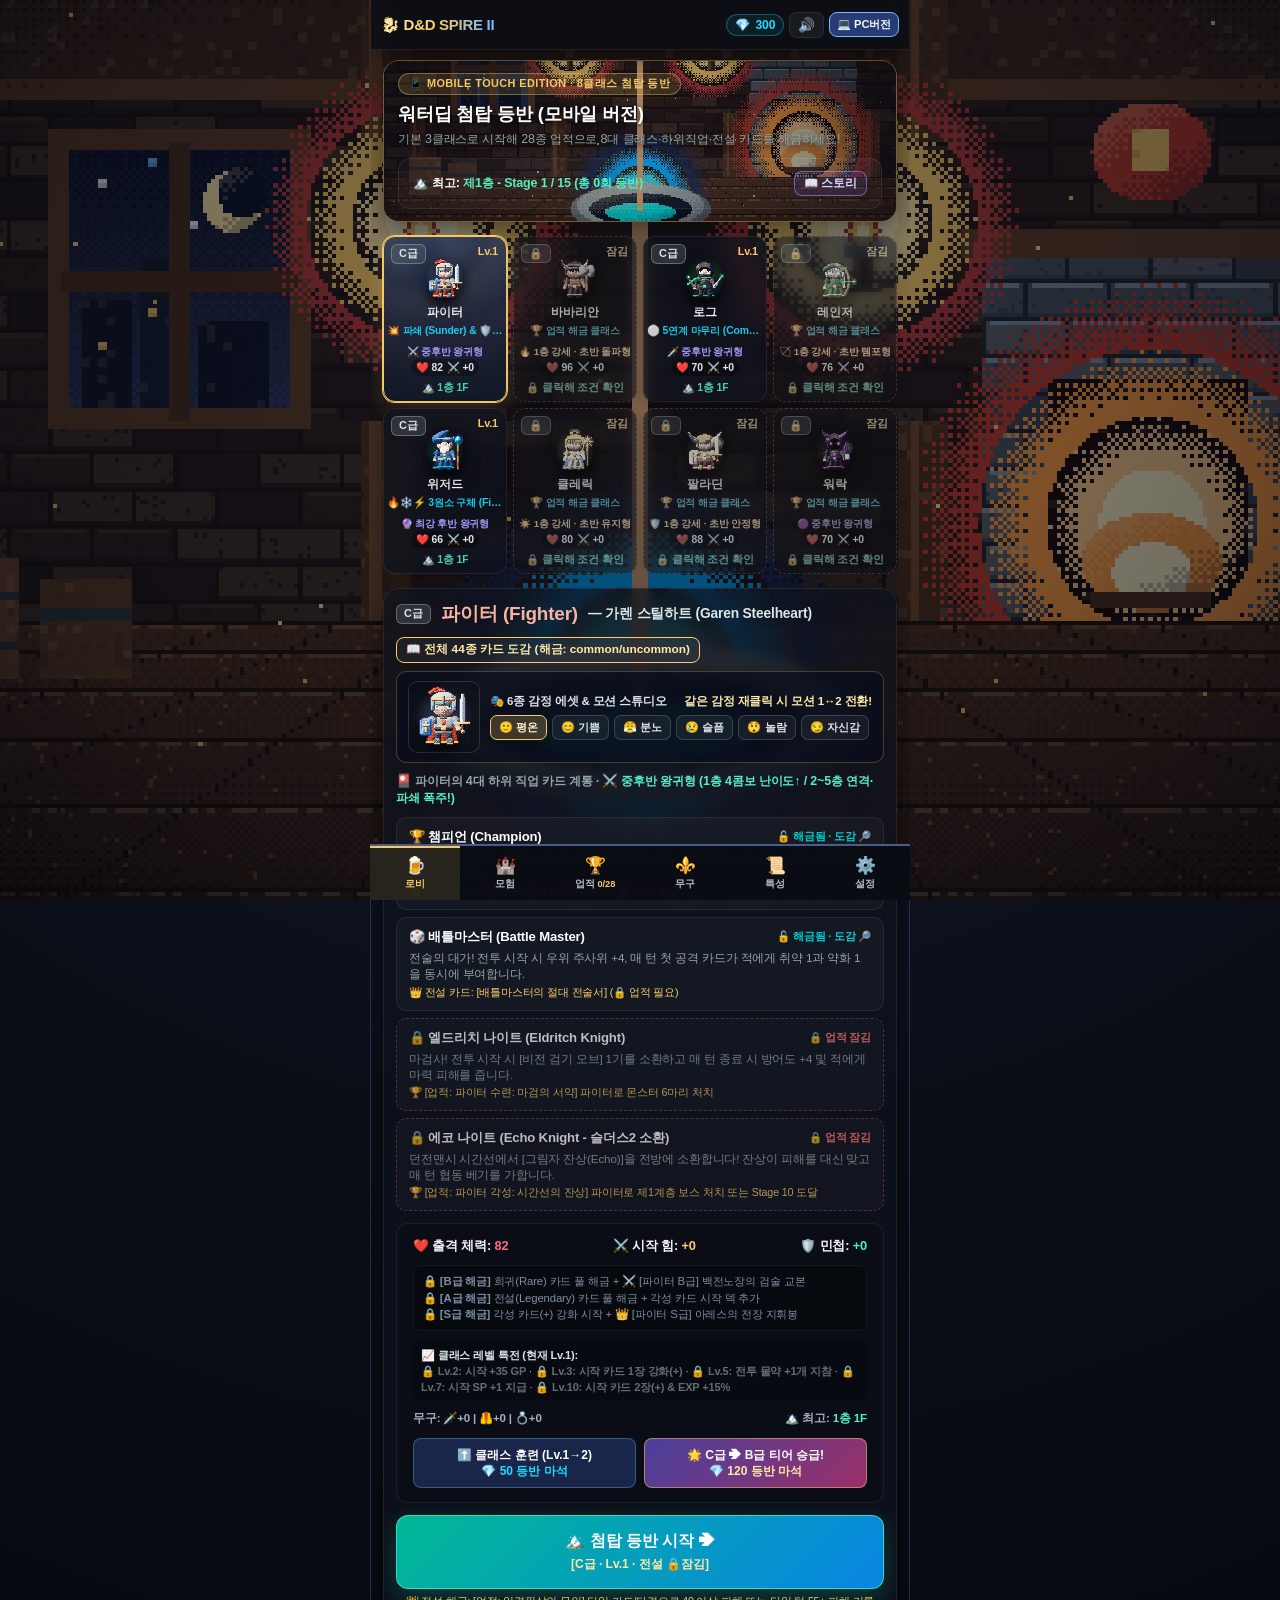
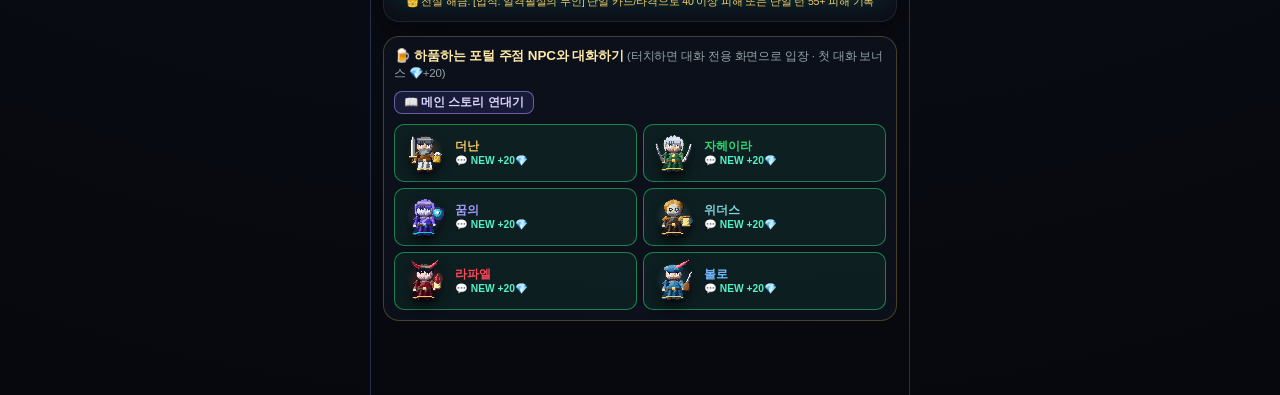
==== mobile.html @ 9ce925e0 "Add 6-emotion 80x80 Hi-Bit pixel assets (84 unique) & 30 varied motions (2-3 per situation) across S" ====
<!DOCTYPE html>
<html lang="ko">

<head>
  <meta charset="UTF-8" />
  <meta name="viewport" content="width=device-width, initial-scale=1.0, maximum-scale=1.0, user-scalable=no, viewport-fit=cover" />
  <meta name="mobile-web-app-capable" content="yes" />
  <meta name="apple-mobile-web-app-capable" content="yes" />
  <meta name="apple-mobile-web-app-status-bar-style" content="black-translucent" />
  <meta name="apple-mobile-web-app-title" content="D&D SPIRE II" />
  <meta name="theme-color" content="#0b0d14" />
  <link rel="manifest" href="manifest-mobile.webmanifest" />
  <link rel="icon" type="image/png" sizes="192x192" href="icons/icon-192.png" />
  <link rel="apple-touch-icon" sizes="180x180" href="icons/apple-touch-icon.png" />
  <title>D&D 5E SPIRE II [MOBILE EDITION]</title>
  <link rel="stylesheet" href="style.css?v=14" />
  <link rel="stylesheet" href="mobile.css?v=14" />
</head>

<body class="mobile-edition">
  <!-- DYNAMIC PIXEL-ART WORLD BACKDROP (Lobby Tavern / 20 Boss-Themed Spire Domains) -->
  <div id="pixel-bg-layer" class="pixel-bg-layer" aria-hidden="true">
    <img id="pixel-bg-img" class="pixel-bg-img" alt="" />
  </div>

  <!-- COMPACT MOBILE TOP HUD -->
  <header id="top-bar" class="top-bar">
    <div class="brand-box" onclick="Game.showHub()">
      <span class="brand-logo">🐉 D&D SPIRE II</span>
      <span class="brand-sub">📱 MOBILE</span>
    </div>

    <div class="global-actions">
      <div class="stat-pill gem-pill" title="보유 마석">
        💎 <span id="hud-gems">1200</span>
      </div>
      <button class="hud-btn btn-pwa-install hidden" onclick="PwaInstaller.install()" title="홈 화면에 앱 설치">
        📲 앱 설치
      </button>
      <button class="hud-btn btn-sfx-toggle" onclick="Game.toggleSound()" title="효과음 켜기/끄기">
        🔊
      </button>
      <a href="index.html?force=pc" class="hud-btn pc-switch-btn" title="PC 와이드 버전으로 전환">
        💻 PC버전
      </a>
    </div>
  </header>

  <!-- MOBILE IN-RUN STATUS STRIP (Sticky below top-bar during dungeon run) -->
  <div id="run-status-bar" class="run-status-bar mobile-run-strip hidden">
    <div class="stat-pill hp-pill">❤️ <span id="hud-hp">80/80</span></div>
    <div class="stat-pill lv-pill" onclick="Game.openRunStatModal()">
      ⭐Lv.<span id="hud-run-lv">1</span> (<span id="hud-run-exp">0/100</span>)
      <span id="hud-sp-badge" class="sp-alert-badge hidden">SP+<span id="hud-run-sp">0</span></span>
    </div>
    <div class="stat-pill gold-pill">🪙 <span id="hud-gold">99</span></div>
    <div class="stat-pill floor-pill">🏰 <span id="hud-floor">1-1/15</span></div>
    <button id="btn-view-deck" class="hud-btn hidden" onclick="Game.openDeckModal('all')">
      🎴덱(<span id="hud-deck-count">10</span>)
    </button>
    <div id="hud-relics" class="hud-relics"></div>
    <div id="hud-potions" class="hud-potions"></div>
  </div>

  <!-- MAIN SCREEN CONTAINER -->
  <main id="app-container">

    <!-- 1. MOBILE HUB SCREEN -->
    <section id="screen-hub" class="screen active">
      <div class="hub-hero">
        <img id="lobby-bg-img" class="scene-banner-img" alt="" aria-hidden="true" />
        <div class="hub-header-text">
          <span class="badge-tag">📱 MOBILE TOUCH EDITION · 8클래스 첨탑 등반</span>
          <h1>워터딥 첨탑 등반 (모바일 버전)</h1>
          <p>기본 3클래스로 시작해 28종 업적으로 8대 클래스·하위직업·전설 카드를 해금하세요!</p>
        </div>
        <div class="mech-box" style="text-align:center; display:flex; align-items:center; justify-content:space-between; gap:8px;">
          <h4 style="margin:0; font-size:0.78rem;">🏔️ 최고: <span id="hub-best-record" style="color:#55efc4;">제1층 - Stage 1/15</span></h4>
          <button class="hud-btn btn-story-hud" style="padding:4px 9px; font-size:0.72rem;" onclick="Game.openStoryChronicleModal()">📖 스토리</button>
        </div>
      </div>

      <!-- Continue Saved Run Banner -->
      <div id="continue-run-banner" class="continue-run-banner hidden"></div>

      <!-- 8 Classes (2x4 Mobile Touch Grid) -->
      <div id="hub-char-grid" class="hub-char-grid"></div>

      <!-- Selected Class Subclass Picker + Growth + Start Button -->
      <div id="hub-selected-panel" class="hub-selected-panel"></div>

      <!-- Yawning Portal Tavern NPCs Interactive Talk Bar -->
      <div id="hub-npc-bar" class="hub-npc-bar"></div>
    </section>

    <!-- 2. MOBILE 5-ACT x 30-STAGE DUNGEON MAP -->
    <section id="screen-map" class="screen">
      <div class="map-container">
        <div class="map-theme-banner">
          <img id="map-bg-img" class="scene-banner-img" alt="" aria-hidden="true" />
          <div class="map-theme-banner-overlay">
            <span id="map-theme-badge" class="theme-pill-badge">🎨 1층 · 언더마운틴</span>
          </div>
        </div>
        <div class="map-header">
          <div>
            <h2 id="map-act-title">🏰 제1계층: 언더마운틴 입구</h2>
            <p id="map-act-subtitle">스테이지 선택지를 터치해 전진하세요!</p>
          </div>
          <button class="btn-primary" onclick="Game.openRunStatModal()">
            📈 능력치 분배 (SP: <span id="map-sp-count">0</span>)
          </button>
        </div>
        <div id="map-act-progress-bar" class="map-act-progress-bar"></div>
        <div id="map-nodes-wrapper" class="map-nodes-wrapper"></div>
      </div>
    </section>

    <!-- 3. MOBILE COMBAT ARENA (Vertical Stack: Enemies Top -> Player/Summon Mid -> Swipe Hand Bottom) -->
    <section id="screen-combat" class="screen">
      <div class="combat-arena">
        <div class="combat-top-banner">
          <div id="combat-turn-label" class="turn-indicator">R1</div>
          <div id="combat-stance-badge" class="stance-badge">평정</div>
          <button id="combat-sp-btn" class="btn-sp-inline hidden" onclick="Game.openRunStatModal()">
            🆙 SP분배
          </button>
        </div>
        <div id="combat-log-ticker" class="combat-log-ticker mobile-ticker">카드를 터치해 몬스터를 공격하세요!</div>

        <!-- Battlefield Vertical Stack on Mobile -->
        <div class="battlefield-row">
          <img id="battlefield-bg-img" class="battlefield-bg-img" alt="" aria-hidden="true" />
          <div id="combat-theme-badge" class="theme-pill-badge combat-theme-pill">🏰 1층 · 언더마운틴</div>
          <!-- Enemies at Top on Mobile for natural thumb reach below -->
          <div id="enemies-zone" class="enemies-zone"></div>

          <!-- Player & Summon Companion below enemies -->
          <div class="allies-zone">
            <div id="player-unit-card" class="unit-card player-unit">
              <div id="player-avatar-box" class="unit-avatar"></div>
              <div class="unit-name-row">
                <span id="combat-player-name" class="unit-name">파이터</span>
                <span id="player-block-badge" class="block-badge hidden">🛡️ 0</span>
              </div>
              <div class="hp-bar-outer">
                <div id="player-hp-fill" class="hp-bar-fill"></div>
                <span id="player-hp-text" class="hp-bar-text">80 / 80</span>
              </div>
              <div id="player-buffs-row" class="buffs-row"></div>
            </div>

            <div id="companion-zone" class="companion-zone"></div>
          </div>
        </div>

        <!-- Mobile Combat Controls Bar + Horizontal Touch Card Hand -->
        <div class="combat-bottom-hud">
          <div class="mobile-combat-bar">
            <div class="energy-orb">
              <div class="energy-val">⚡ <span id="combat-energy">3</span>/<span id="combat-max-energy">3</span></div>
              <div class="energy-lbl">행동력(AP)</div>
            </div>

            <div id="secondary-resource-box" class="secondary-orb" onclick="Game.triggerSecondaryBurst()">
              <div class="sec-icon" id="sec-res-icon">⚔️</div>
              <div class="sec-info">
                <span id="sec-res-name" class="sec-name">주사위</span>
                <span id="sec-res-val" class="sec-val">0</span>
              </div>
              <div id="sec-burst-hint" class="sec-burst-hint">5+ 터치!</div>
            </div>

            <button class="pile-btn draw-pile-btn" onclick="Game.openDeckModal('draw')">
              📘<span id="draw-pile-count">5</span>
            </button>
            <button class="pile-btn discard-pile-btn" onclick="Game.openDeckModal('discard')">
              📕<span id="discard-pile-count">0</span>
            </button>

            <button id="btn-end-turn" class="btn-end-turn" onclick="Game.endPlayerTurn()">
              턴 종료 ⏭️
            </button>
          </div>

          <!-- Horizontal Touch-Scrollable Card Hand -->
          <div id="hand-container" class="hand-container"></div>
        </div>
      </div>
    </section>

    <!-- 4. REST SITE -->
    <section id="screen-rest" class="screen">
      <div class="event-panel">
        <h2>🏕️ 야영지 긴 휴식 & 마법부여</h2>
        <p class="event-desc">체력을 회복하거나 카드를 단련(+)하고 비전 룬을 각인하세요.</p>
        <div class="rest-options-grid">
          <div class="rest-option-card" onclick="Game.doRestHeal()">
            <div class="rest-icon">❤️‍🩹</div>
            <h3>긴 휴식 (Long Rest)</h3>
            <p>최대 체력의 30%를 회복합니다.</p>
          </div>
          <div class="rest-option-card" onclick="Game.openUpgradeModal(false)">
            <div class="rest-icon">⚒️</div>
            <h3>주문/무기술 단련 (+)</h3>
            <p>덱의 카드 1장을 선택해 영구 강화(+)</p>
          </div>
          <div class="rest-option-card" onclick="Game.openUpgradeModal(true)">
            <div class="rest-icon">🔮</div>
            <h3>고대 비전 룬 각인</h3>
            <p>카드 1장에 [산성/가속/방호/흡혈] 룬 + 강화(+) 부여</p>
          </div>
          <div class="rest-option-card rest-skip-card" onclick="Game.skipRest()">
            <div class="rest-icon">🚶</div>
            <h3>야영지 지나가기</h3>
            <p>휴식이나 단련 없이 다음 스테이지로 이동</p>
          </div>
        </div>
      </div>
    </section>

    <!-- 5. SHOP SCREEN -->
    <section id="screen-shop" class="screen">
      <div class="shop-panel">
        <div class="shop-header">
          <h2>💰 방랑 마법 상점</h2>
          <button class="btn-primary" onclick="Game.leaveNodeToMap()">지도 복귀 ➔</button>
        </div>
        <div class="shop-section">
          <h3>🎴 주문서 & 무기술 카드</h3>
          <div id="shop-cards-row" class="shop-cards-row"></div>
        </div>
        <div class="shop-bottom-row">
          <div class="shop-section">
            <h3>🏆 마법 물품 & 🧪 물약</h3>
            <div id="shop-items-row" class="shop-items-row"></div>
          </div>
          <div class="shop-section">
            <h3>🛠️ 마법 공방 서비스</h3>
            <div class="shop-services-col">
              <button id="btn-shop-remove" class="shop-service-btn" onclick="Game.openRemoveCardModal()">
                🗑️ 카드 제거 [상점당 1회] (75 GP)
              </button>
              <button id="btn-shop-mutate" class="shop-service-btn" onclick="Game.shopMutateService()">
                🔮 카드 강화 + 룬 각인 [상점당 1회] (70 GP)
              </button>
            </div>
          </div>
        </div>
      </div>
    </section>

    <!-- 6. EVENT SCREEN -->
    <section id="screen-event" class="screen">
      <div class="event-panel">
        <div id="event-npc-portrait" class="event-npc-portrait hidden"></div>
        <h2 id="event-title">🎲 고대 제단 조우</h2>
        <p id="event-desc" class="event-desc"></p>
        <div id="event-choices" class="event-choices"></div>
      </div>
    </section>

    <!-- 7. DEDICATED VISUAL-NOVEL DIALOGUE & MAIN STORY SCREEN -->
    <section id="screen-story" class="screen">
      <div class="story-theater-wrap">
        <div class="story-stage">
          <img id="story-stage-bg" class="story-stage-bg" alt="" aria-hidden="true" />
          <div class="story-stage-header">
            <div>
              <span id="story-stage-chapter" class="story-chap-pill">제1막</span>
              <h2 id="story-stage-title">하품하는 포털 주점</h2>
            </div>
            <div style="display:flex; gap:6px; align-items:center;">
              <span id="story-progress-pill" class="story-prog-pill">1/5</span>
              <button class="hud-btn" style="padding:3px 8px; font-size:0.7rem;" onclick="Game.finishStoryScene()">스킵 ⏭️</button>
            </div>
          </div>
          <div class="story-actors-row">
            <div id="story-hero-slot" class="story-actor-slot actor-left"></div>
            <div id="story-npc-slot" class="story-actor-slot actor-right"></div>
          </div>
        </div>
        <div class="story-dialogue-box">
          <div class="story-dialogue-head">
            <strong id="story-speaker-badge">🍺 더난</strong>
            <span id="story-faction-tag">워터딥 주점 주인</span>
          </div>
          <p id="story-dialogue-text" class="story-dialogue-text"></p>
          <div id="story-choices-row" class="story-choices-row"></div>
          <div class="story-controls-row">
            <button id="story-next-btn" class="btn-primary" style="width:100%;" onclick="Game.advanceStoryDialogue()">다음 대사 ➔</button>
          </div>
        </div>
      </div>
    </section>
  </main>

  <!-- MOBILE BOTTOM NAVIGATION DOCK (6 Tabs: Lobby / Run / Achievements / Gear / Feats / Settings) -->
  <nav class="mobile-bottom-nav" style="grid-template-columns: repeat(6, minmax(0, 1fr));">
    <button data-nav="hub" class="nav-active" onclick="Game.showHub()"><span>🍺</span><span>로비</span></button>
    <button data-nav="run" onclick="Game.returnToActiveRun()"><span>🏰</span><span>모험</span></button>
    <button data-nav="ach" onclick="Game.openAchievementsModal('all')"><span>🏆</span><span>업적 <em id="mobile-ach-count" style="font-style:normal; font-size:0.58rem; color:#f6c967;">0/28</em></span></button>
    <button data-nav="gear" onclick="Game.openGearModal()"><span>⚜️</span><span>무구</span></button>
    <button data-nav="mastery" onclick="Game.openMasteryModal()"><span>📜</span><span>특성</span></button>
    <button data-nav="settings" onclick="Game.openSettingsModal()"><span>⚙️</span><span>설정</span></button>
  </nav>

  <!-- SHARED MODALS -->
  <div id="modal-gear" class="modal-backdrop hidden">
    <div class="modal-box">
      <div class="modal-header">
        <h2>⚜️ D&D 마법 무구 & 대장간</h2>
        <button class="btn-close" onclick="Game.closeGearModal()">✕</button>
      </div>
      <div id="gear-slots-summary" class="gear-slots-summary"></div>
      <div id="gear-list-grid" class="gear-list-grid"></div>
    </div>
  </div>

  <div id="modal-mastery" class="modal-backdrop hidden">
    <div class="modal-box">
      <div class="modal-header">
        <h2>📜 D&D 5판 특성 (Feats)</h2>
        <button class="btn-close" onclick="Game.closeMasteryModal()">✕</button>
      </div>
      <div id="mastery-grid" class="mastery-grid"></div>
    </div>
  </div>

  <div id="modal-run-stats" class="modal-backdrop hidden">
    <div class="modal-box">
      <div class="modal-header">
        <h2>📈 능력치 상승 (SP: <span id="modal-sp-val">0</span>)</h2>
        <button class="btn-close" onclick="Game.closeRunStatModal()">✕</button>
      </div>
      <div id="run-stat-buttons" class="run-stat-grid"></div>
    </div>
  </div>

  <div id="modal-reward" class="modal-backdrop hidden">
    <div class="modal-box reward-modal-box">
      <h2>🏆 전투 승리! 전리품 카드 선택</h2>
      <p id="reward-summary-text" class="reward-sub"></p>
      <h3>덱에 추가할 새로운 주문/무기술 카드를 1장 선택하세요:</h3>
      <div id="reward-cards-row" class="reward-cards-row"></div>
      <div class="reward-footer" style="margin-top:10px; text-align:center;">
        <button class="btn-secondary" onclick="Game.skipCardReward()">건너뛰기 (+25 GP) ➔</button>
      </div>
    </div>
  </div>

  <div id="modal-deck" class="modal-backdrop hidden">
    <div class="modal-box deck-modal-box">
      <div class="modal-header">
        <h2 id="deck-modal-title">🎴 보유 카드</h2>
        <button class="btn-close" onclick="Game.closeDeckModal()">✕</button>
      </div>
      <p id="deck-modal-subtitle" class="gacha-sub"></p>
      <div id="deck-modal-grid" class="deck-modal-grid"></div>
    </div>
  </div>

  <div id="modal-gameover" class="modal-backdrop hidden">
    <div class="modal-box gameover-modal-box">
      <h2 id="gameover-title">👑 모험 종료</h2>
      <p id="gameover-desc"></p>
      <div class="gameover-actions" style="margin-top:16px;">
        <button class="btn-primary" onclick="Game.closeGameOverAndHub()">주점 로비로 귀환</button>
      </div>
    </div>
  </div>

  <!-- D20 FATE ROLL MODAL -->
  <div id="modal-d20" class="modal-backdrop hidden">
    <div class="modal-box d20-modal-box">
      <h2 id="d20-modal-title">🎲 D20 운명 판정</h2>
      <div class="d20-die-stage">
        <div id="d20-die-number" class="d20-die-face">20</div>
      </div>
      <div id="d20-dc-badge" class="d20-dc-badge">DC 12 — 판정 성공!</div>
      <p id="d20-outcome-desc" class="d20-outcome-desc"></p>
      <button class="btn-primary" style="margin-top:14px; width:100%;" onclick="Game.closeD20Modal()">계속 전진 ➔</button>
    </div>
  </div>

  <!-- ACHIEVEMENTS & UNLOCKS MODAL -->
  <div id="modal-achievements" class="modal-backdrop hidden">
    <div class="modal-box ach-modal-box">
      <div class="modal-header">
        <h2>🏆 업적 & 해금 도감</h2>
        <button class="btn-close" onclick="Game.closeAchievementsModal()">✕</button>
      </div>
      <div id="achievements-summary" class="ach-summary-box"></div>
      <div id="achievements-tabs" class="ach-tabs-row">
        <button class="ach-tab-btn active" data-tab="all" onclick="Game.renderAchievementsModal('all')">전체</button>
        <button class="ach-tab-btn" data-tab="class" onclick="Game.renderAchievementsModal('class')">🧑 클래스(5)</button>
        <button class="ach-tab-btn" data-tab="subclass" onclick="Game.renderAchievementsModal('subclass')">🎴 하위직업(16)</button>
        <button class="ach-tab-btn" data-tab="legendary" onclick="Game.renderAchievementsModal('legendary')">👑 전설(7)</button>
      </div>
      <div id="achievements-grid" class="ach-grid"></div>
    </div>
  </div>

  <!-- SETTINGS & ACCOUNT RESET MODAL -->
  <div id="modal-settings" class="modal-backdrop hidden">
    <div class="modal-box settings-modal-box">
      <div class="modal-header">
        <h2>⚙️ 게임 설정 & 계정 관리</h2>
        <button class="btn-close" onclick="Game.closeSettingsModal()">✕</button>
      </div>
      <div id="settings-modal-body" class="settings-modal-body"></div>
    </div>
  </div>

  <!-- BALDUR'S GATE 1·2·3 STORY CUT-IN & CHRONICLE MODALS -->
  <div id="modal-story-cutin" class="modal-backdrop hidden">
    <div class="modal-box story-cutin-box">
      <div id="story-cutin-body"></div>
    </div>
  </div>

  <div id="modal-story" class="modal-backdrop hidden">
    <div class="modal-box story-chronicle-box">
      <div class="modal-header">
        <h2>📖 발더스 게이트 연대기</h2>
        <button class="btn-close" onclick="Game.closeStoryChronicleModal()">✕</button>
      </div>
      <div id="story-chronicle-body"></div>
    </div>
  </div>

  <!-- PERSISTENT GPU CANVAS PARTICLES & FLOATING VFX OVERLAY -->
  <canvas id="vfx-canvas" class="vfx-canvas"></canvas>
  <div id="vfx-layer" class="vfx-layer"></div>

  <!-- NON-BLOCKING IN-GAME TOAST STACK -->
  <div id="toast-container" class="toast-container"></div>

  <script src="data.js?v=14"></script>
  <script src="sprites.js?v=14"></script>
  <script src="story.js?v=14"></script>
  <script src="backgrounds.js?v=14"></script>
  <script src="card_art.js?v=14"></script>
  <script src="achievements.js?v=14"></script>
  <script src="game.js?v=14"></script>
  <script src="pwa.js?v=14"></script>
</body>

</html>
---- style.css ----
/* ============================================================================
   D&D 5E SPIRE II: TALES OF UNDERMOUNTAIN - MODERN SLEEK UI STYLESHEET
   Clean Dark Fantasy Glassmorphism · Crisp Typography · High-Contrast Cards
   ============================================================================ */

:root {
  --bg-dark: #090b10;
  --bg-panel: rgba(18, 22, 34, 0.88);
  --bg-panel-solid: #121622;
  --bg-panel-light: rgba(28, 35, 54, 0.78);
  --bg-elevated: rgba(36, 45, 68, 0.65);
  --border-subtle: rgba(255, 255, 255, 0.08);
  --border-glow: rgba(116, 185, 255, 0.25);
  --accent-gold: #f6c967;
  --accent-crimson: #ff5263;
  --accent-cyan: #2ed573;
  --accent-teal: #18dcff;
  --accent-purple: #c56cf0;
  --accent-green: #2ed573;
  --text-main: #f5f6fa;
  --text-muted: #95a5a6;
  --shadow-soft: 0 8px 30px rgba(0, 0, 0, 0.45);
  --shadow-card: 0 10px 24px rgba(0, 0, 0, 0.55);
  --radius-lg: 16px;
  --radius-md: 12px;
  --radius-sm: 8px;
}

* {
  box-sizing: border-box;
  margin: 0;
  padding: 0;
  user-select: none;
}

/* Custom Sleek Scrollbar */
::-webkit-scrollbar {
  width: 6px;
  height: 6px;
}

::-webkit-scrollbar-track {
  background: rgba(10, 12, 20, 0.4);
}

::-webkit-scrollbar-thumb {
  background: rgba(116, 185, 255, 0.25);
  border-radius: 99px;
}

::-webkit-scrollbar-thumb:hover {
  background: rgba(246, 201, 103, 0.55);
}

body {
  font-family: 'Pretendard', -apple-system, BlinkMacSystemFont, 'Malgun Gothic', 'Apple SD Gothic Neo', sans-serif;
  background: radial-gradient(circle at 50% 0%, #192138 0%, #0b0e17 55%, #06080d 100%);
  color: var(--text-main);
  min-height: 100vh;
  overflow-x: hidden;
  display: flex;
  flex-direction: column;
  letter-spacing: -0.01em;
}

.hidden {
  display: none !important;
}

/* --- TOP HUD BAR --- */
.top-bar {
  height: 58px;
  background: rgba(10, 13, 21, 0.85);
  backdrop-filter: blur(14px);
  -webkit-backdrop-filter: blur(14px);
  border-bottom: 1px solid var(--border-subtle);
  display: flex;
  align-items: center;
  justify-content: space-between;
  padding: 0 22px;
  position: sticky;
  top: 0;
  z-index: 100;
  box-shadow: 0 4px 24px rgba(0, 0, 0, 0.5);
}

.brand-box {
  display: flex;
  align-items: center;
  gap: 10px;
  cursor: pointer;
  transition: opacity 0.15s;
}

.brand-box:hover {
  opacity: 0.88;
}

.brand-logo {
  font-size: 1.12rem;
  font-weight: 900;
  letter-spacing: -0.02em;
  background: linear-gradient(90deg, #ffeaa7 0%, #f6c967 50%, #74b9ff 100%);
  -webkit-background-clip: text;
  -webkit-text-fill-color: transparent;
}

.brand-sub {
  font-size: 0.66rem;
  background: rgba(246, 201, 103, 0.12);
  border: 1px solid rgba(246, 201, 103, 0.3);
  color: var(--accent-gold);
  padding: 2px 9px;
  border-radius: 99px;
  font-weight: 700;
  letter-spacing: 0.03em;
}

.run-status-bar {
  display: flex;
  align-items: center;
  gap: 8px;
}

.stat-pill {
  background: rgba(255, 255, 255, 0.04);
  border: 1px solid var(--border-subtle);
  padding: 5px 12px;
  border-radius: 99px;
  font-weight: 700;
  font-size: 0.82rem;
  display: flex;
  align-items: center;
  gap: 6px;
  transition: all 0.15s ease;
}

.hp-pill {
  color: #ff7675;
  border-color: rgba(255, 82, 99, 0.32);
  background: rgba(255, 82, 99, 0.08);
}

.lv-pill {
  color: #ffeaa7;
  border-color: rgba(246, 201, 103, 0.35);
  background: rgba(246, 201, 103, 0.08);
  cursor: pointer;
}

.lv-pill:hover {
  border-color: var(--accent-gold);
  background: rgba(246, 201, 103, 0.16);
}

.gold-pill {
  color: #ffd32a;
  border-color: rgba(255, 211, 42, 0.28);
  background: rgba(255, 211, 42, 0.07);
}

.floor-pill {
  color: #74b9ff;
  border-color: rgba(116, 185, 255, 0.3);
  background: rgba(116, 185, 255, 0.08);
}

.gem-pill {
  color: #18dcff;
  border-color: rgba(24, 220, 255, 0.32);
  background: rgba(24, 220, 255, 0.08);
}

.sp-alert-badge {
  background: var(--accent-crimson);
  color: #fff;
  font-size: 0.68rem;
  font-weight: 800;
  padding: 1px 7px;
  border-radius: 99px;
  animation: pulseGlow 1.2s infinite alternate;
}

.hud-relics,
.hud-potions {
  display: flex;
  align-items: center;
  gap: 5px;
}

.relic-chip,
.potion-chip {
  width: 30px;
  height: 30px;
  border-radius: 8px;
  background: rgba(255, 255, 255, 0.06);
  border: 1px solid var(--border-subtle);
  display: flex;
  align-items: center;
  justify-content: center;
  font-size: 1rem;
  cursor: pointer;
  transition: all 0.15s ease;
}

.potion-chip {
  border-color: rgba(46, 213, 115, 0.45);
  background: rgba(46, 213, 115, 0.12);
}

.relic-chip:hover,
.potion-chip:hover {
  transform: translateY(-2px);
  border-color: var(--accent-gold);
  background: rgba(246, 201, 103, 0.15);
}

.global-actions {
  display: flex;
  align-items: center;
  gap: 8px;
}

.hud-btn {
  background: rgba(255, 255, 255, 0.05);
  color: var(--text-main);
  border: 1px solid var(--border-subtle);
  padding: 6px 12px;
  border-radius: var(--radius-sm);
  font-weight: 700;
  font-size: 0.8rem;
  cursor: pointer;
  transition: all 0.18s ease;
}

.hud-btn:hover {
  background: rgba(255, 255, 255, 0.11);
  border-color: rgba(246, 201, 103, 0.6);
  transform: translateY(-1px);
}

.danger-btn {
  border-color: rgba(255, 82, 99, 0.4);
  color: #ff9ff3;
}

.danger-btn:hover {
  background: rgba(255, 82, 99, 0.18);
  border-color: var(--accent-crimson);
}

/* --- SCREENS --- */
#app-container {
  position: relative;
  z-index: 2;
  flex: 1;
  display: flex;
  flex-direction: column;
  max-width: 1440px;
  width: 100%;
  margin: 0 auto;
}

.screen {
  display: none;
  flex: 1;
  padding: 16px 24px;
}

.screen.active {
  display: flex;
  flex-direction: column;
}

/* --- 1. HUB: 8 CLASSES GRID & 4 SUBCLASSES PICKER --- */
.hub-hero {
  display: flex;
  justify-content: space-between;
  align-items: center;
  background: linear-gradient(135deg, rgba(25, 32, 52, 0.85) 0%, rgba(15, 19, 31, 0.92) 100%);
  border: 1px solid var(--border-subtle);
  border-radius: var(--radius-lg);
  padding: 16px 24px;
  margin-bottom: 14px;
  box-shadow: var(--shadow-soft);
}

.badge-tag {
  display: inline-block;
  background: rgba(246, 201, 103, 0.12);
  border: 1px solid rgba(246, 201, 103, 0.4);
  color: var(--accent-gold);
  font-size: 0.68rem;
  font-weight: 800;
  letter-spacing: 0.04em;
  padding: 3px 10px;
  border-radius: 99px;
  margin-bottom: 6px;
}

.hub-header-text h1 {
  font-size: 1.35rem;
  font-weight: 800;
  margin-bottom: 4px;
  color: #fff;
}

.hub-header-text p {
  color: var(--text-muted);
  font-size: 0.84rem;
  line-height: 1.45;
}

/* 8 Classes Grid */
.hub-char-grid {
  display: grid;
  grid-template-columns: repeat(8, 1fr);
  gap: 10px;
  margin-bottom: 14px;
}

.char-roster-card {
  background: var(--bg-panel);
  border: 1px solid var(--border-subtle);
  border-radius: var(--radius-md);
  padding: 12px 10px 10px;
  display: flex;
  flex-direction: column;
  align-items: center;
  text-align: center;
  cursor: pointer;
  position: relative;
  transition: all 0.2s cubic-bezier(0.16, 1, 0.3, 1);
  box-shadow: 0 4px 14px rgba(0, 0, 0, 0.25);
}

.char-roster-card:hover {
  transform: translateY(-3px);
  border-color: rgba(116, 185, 255, 0.45);
  background: rgba(28, 36, 58, 0.92);
}

.char-roster-card.selected {
  border-color: var(--accent-gold);
  background: linear-gradient(180deg, rgba(44, 56, 88, 0.85) 0%, rgba(19, 24, 38, 0.95) 100%);
  box-shadow: 0 0 0 1px var(--accent-gold), 0 8px 24px rgba(246, 201, 103, 0.18);
}

.rank-badge {
  font-size: 0.68rem;
  font-weight: 800;
  padding: 2px 7px;
  border-radius: 6px;
  letter-spacing: 0.02em;
}

.rank-C {
  background: rgba(99, 110, 114, 0.35);
  color: #dfe6e9;
  border: 1px solid rgba(178, 190, 195, 0.4);
}

.rank-B {
  background: rgba(9, 132, 227, 0.28);
  color: #74b9ff;
  border: 1px solid rgba(116, 185, 255, 0.5);
}

.rank-A {
  background: rgba(142, 68, 173, 0.32);
  color: #e056fd;
  border: 1px solid rgba(224, 86, 253, 0.5);
}

.rank-S {
  background: linear-gradient(135deg, rgba(243, 156, 18, 0.4), rgba(214, 48, 49, 0.4));
  color: #ffeaa7;
  border: 1px solid #ffeaa7;
}

.char-rarity-badge {
  position: absolute;
  top: 7px;
  left: 7px;
}

.char-star-badge {
  position: absolute;
  top: 8px;
  right: 8px;
  font-size: 0.68rem;
  font-weight: 800;
  color: var(--accent-gold);
}

.char-avatar-wrap {
  width: 64px;
  height: 64px;
  margin: 16px 0 6px;
  display: flex;
  align-items: center;
  justify-content: center;
  filter: drop-shadow(0 4px 8px rgba(0, 0, 0, 0.45));
}

.char-svg {
  width: 100%;
  height: 100%;
}

.char-roster-card h3 {
  font-size: 0.9rem;
  font-weight: 800;
  margin-bottom: 3px;
  color: #fff;
}

.char-archetype {
  font-size: 0.68rem;
  color: var(--accent-teal);
  font-weight: 600;
  margin-bottom: 6px;
  opacity: 0.9;
}

.char-roster-stats {
  display: flex;
  gap: 8px;
  font-size: 0.72rem;
  color: #dfe6e9;
  background: rgba(0, 0, 0, 0.28);
  padding: 3px 8px;
  border-radius: 99px;
  font-weight: 600;
}

.char-roster-best {
  font-size: 0.66rem;
  color: #55efc4;
  margin-top: 5px;
  font-weight: 600;
  opacity: 0.85;
}

/* Hub Bottom Panel */
.hub-selected-panel {
  background: var(--bg-panel);
  border: 1px solid var(--border-subtle);
  border-radius: var(--radius-lg);
  padding: 18px 22px;
  display: grid;
  grid-template-columns: 1.5fr 1fr auto;
  align-items: center;
  gap: 20px;
  box-shadow: var(--shadow-soft);
}

.selected-info-left h2 {
  font-size: 1.18rem;
  margin-bottom: 8px;
  display: flex;
  align-items: center;
  gap: 10px;
  flex-wrap: wrap;
}

.subclass-picker-title {
  font-size: 0.78rem;
  font-weight: 600;
  color: var(--text-muted);
  margin-bottom: 10px;
}

.subclass-grid {
  display: grid;
  grid-template-columns: repeat(2, 1fr);
  gap: 8px;
}

.subclass-card {
  background: rgba(255, 255, 255, 0.03);
  border: 1px solid var(--border-subtle);
  border-radius: 10px;
  padding: 10px 12px;
  cursor: pointer;
  transition: all 0.16s ease;
}

.subclass-card:hover {
  border-color: rgba(24, 220, 255, 0.45);
  background: rgba(24, 220, 255, 0.05);
  transform: translateY(-1px);
}

.subclass-card h4 {
  font-size: 0.82rem;
  color: #fff;
  margin-bottom: 4px;
  display: flex;
  align-items: center;
  justify-content: space-between;
}

.subclass-card p {
  font-size: 0.73rem;
  color: var(--text-muted);
  line-height: 1.38;
}

.growth-dashboard-box {
  background: rgba(10, 13, 21, 0.55);
  border: 1px solid var(--border-subtle);
  border-radius: var(--radius-md);
  padding: 14px 16px;
  display: flex;
  flex-direction: column;
  gap: 10px;
}

.growth-stat-row {
  display: flex;
  justify-content: space-between;
  font-size: 0.8rem;
  font-weight: 700;
}

.growth-btn-row {
  display: flex;
  gap: 8px;
  margin-top: 2px;
}

.btn-growth-action {
  flex: 1;
  background: rgba(39, 60, 117, 0.55);
  border: 1px solid rgba(116, 185, 255, 0.35);
  color: #fff;
  padding: 8px 10px;
  border-radius: var(--radius-sm);
  font-size: 0.75rem;
  font-weight: 700;
  line-height: 1.35;
  cursor: pointer;
  transition: all 0.16s ease;
}

.btn-growth-action:hover:not(:disabled) {
  background: rgba(64, 115, 158, 0.75);
  border-color: var(--accent-gold);
  transform: translateY(-1px);
}

.btn-growth-action:disabled {
  opacity: 0.45;
  cursor: not-allowed;
}

.btn-growth-action.reawaken {
  background: linear-gradient(135deg, rgba(108, 92, 231, 0.65), rgba(232, 67, 147, 0.65));
  border-color: rgba(246, 201, 103, 0.5);
}

.btn-start-run {
  background: linear-gradient(135deg, #00b894 0%, #0984e3 100%);
  color: #fff;
  border: 1px solid rgba(85, 239, 196, 0.7);
  padding: 18px 26px;
  border-radius: var(--radius-md);
  font-size: 1.05rem;
  font-weight: 800;
  line-height: 1.4;
  cursor: pointer;
  box-shadow: 0 8px 24px rgba(0, 184, 148, 0.3);
  white-space: nowrap;
  transition: all 0.2s ease;
}

.btn-start-run:hover {
  transform: translateY(-2px);
  box-shadow: 0 12px 28px rgba(0, 184, 148, 0.45);
}

/* --- 2. 5-ACT x 30-STAGE DUNGEON MAP --- */
.map-container {
  max-width: 1060px;
  margin: 0 auto;
  width: 100%;
  background: var(--bg-panel);
  border: 1px solid var(--border-subtle);
  border-radius: var(--radius-lg);
  padding: 20px 24px;
  display: flex;
  flex-direction: column;
  max-height: calc(100vh - 96px);
  box-shadow: var(--shadow-soft);
}

.map-header {
  display: flex;
  justify-content: space-between;
  align-items: center;
  margin-bottom: 14px;
  gap: 16px;
}

.map-header h2 {
  font-size: 1.22rem;
  margin-bottom: 4px;
}

.map-header p {
  font-size: 0.82rem;
  color: var(--text-muted);
}

.map-act-progress-bar {
  display: grid;
  grid-template-columns: repeat(5, 1fr);
  gap: 8px;
  margin-bottom: 14px;
}

.act-pill {
  background: rgba(255, 255, 255, 0.03);
  border: 1px solid var(--border-subtle);
  padding: 7px 10px;
  border-radius: var(--radius-sm);
  text-align: center;
  font-size: 0.76rem;
  font-weight: 700;
  color: var(--text-muted);
}

.act-pill.active-act {
  border-color: var(--accent-gold);
  background: rgba(246, 201, 103, 0.12);
  color: var(--accent-gold);
}

.act-pill.cleared-act {
  border-color: rgba(46, 213, 115, 0.4);
  background: rgba(46, 213, 115, 0.07);
  color: #55efc4;
}

.map-nodes-wrapper {
  display: flex;
  flex-direction: column;
  gap: 8px;
  overflow-y: auto;
  padding-right: 6px;
  flex: 1;
}

.map-floor-row {
  display: flex;
  align-items: center;
  justify-content: space-between;
  background: rgba(10, 13, 21, 0.45);
  border: 1px solid var(--border-subtle);
  padding: 10px 18px;
  border-radius: 10px;
  transition: all 0.15s;
}

.map-floor-row.current-floor {
  border: 1px solid var(--accent-gold);
  background: rgba(246, 201, 103, 0.08);
  box-shadow: 0 0 20px rgba(246, 201, 103, 0.14);
}

.floor-label {
  font-weight: 800;
  color: #74b9ff;
  width: 135px;
  font-size: 0.8rem;
  letter-spacing: 0.02em;
}

.floor-nodes-group {
  display: flex;
  justify-content: center;
  gap: 12px;
  flex: 1;
  flex-wrap: wrap;
}

.map-node-btn {
  background: rgba(255, 255, 255, 0.03);
  border: 1px solid var(--border-subtle);
  color: var(--text-muted);
  padding: 8px 16px;
  border-radius: var(--radius-sm);
  font-weight: 700;
  font-size: 0.82rem;
  display: flex;
  align-items: center;
  gap: 6px;
  cursor: not-allowed;
  opacity: 0.45;
  transition: all 0.18s ease;
}

.map-node-btn.available {
  cursor: pointer;
  opacity: 1;
  color: #fff;
  border-color: rgba(246, 201, 103, 0.75);
  background: linear-gradient(135deg, rgba(39, 60, 117, 0.85), rgba(25, 42, 86, 0.92));
  box-shadow: 0 4px 14px rgba(0, 0, 0, 0.35);
}

.map-node-btn.available:hover {
  transform: translateY(-2px);
  border-color: #fff;
  background: linear-gradient(135deg, #37529c, #233a75);
  box-shadow: 0 6px 18px rgba(246, 201, 103, 0.28);
}

.map-node-btn.completed {
  opacity: 0.35;
  border-color: rgba(46, 213, 115, 0.35);
  text-decoration: line-through;
}

@keyframes pulseGlow {
  from {
    box-shadow: 0 0 6px rgba(246, 201, 103, 0.25);
  }

  to {
    box-shadow: 0 0 16px rgba(246, 201, 103, 0.7);
  }
}

/* --- 3. COMBAT ARENA --- */
.combat-arena {
  flex: 1;
  display: flex;
  flex-direction: column;
  justify-content: space-between;
  gap: 12px;
}

.combat-top-banner {
  display: flex;
  align-items: center;
  justify-content: space-between;
  background: rgba(14, 18, 29, 0.82);
  border: 1px solid var(--border-subtle);
  padding: 8px 18px;
  border-radius: var(--radius-md);
  gap: 14px;
}

.turn-indicator {
  font-weight: 900;
  color: var(--accent-gold);
  font-size: 0.88rem;
  letter-spacing: 0.05em;
  background: rgba(246, 201, 103, 0.1);
  border: 1px solid rgba(246, 201, 103, 0.3);
  padding: 4px 10px;
  border-radius: 6px;
}

.stance-badge {
  background: rgba(255, 255, 255, 0.05);
  border: 1px solid var(--border-subtle);
  padding: 4px 12px;
  border-radius: 99px;
  font-weight: 700;
  font-size: 0.8rem;
}

.stance-badge.stance-calm {
  background: rgba(9, 132, 227, 0.2);
  border-color: #74b9ff;
  color: #74b9ff;
}

.stance-badge.stance-wrath {
  background: rgba(214, 48, 49, 0.25);
  border-color: #ff7675;
  color: #ff7675;
}

.stance-badge.stance-divinity {
  background: rgba(246, 201, 103, 0.25);
  border-color: #ffeaa7;
  color: #ffeaa7;
}

.combat-log-ticker {
  color: #dfe6e9;
  font-size: 0.85rem;
  font-weight: 600;
  flex: 1;
  text-align: center;
}

.battlefield-row {
  display: flex;
  justify-content: space-between;
  align-items: center;
  padding: 20px 32px;
  min-height: 270px;
  background: radial-gradient(ellipse at 50% 65%, rgba(36, 51, 90, 0.32) 0%, rgba(11, 14, 22, 0.82) 100%);
  border: 1px solid var(--border-subtle);
  border-radius: var(--radius-lg);
  box-shadow: inset 0 0 40px rgba(0, 0, 0, 0.45);
}

.allies-zone,
.enemies-zone {
  display: flex;
  align-items: stretch;
  gap: 16px;
}

.unit-card {
  background: rgba(18, 23, 37, 0.92);
  border: 1px solid rgba(255, 255, 255, 0.12);
  border-radius: var(--radius-md);
  padding: 14px 14px 12px;
  width: 215px;
  display: flex;
  flex-direction: column;
  align-items: center;
  position: relative;
  transition: all 0.2s cubic-bezier(0.16, 1, 0.3, 1);
  box-shadow: 0 8px 24px rgba(0, 0, 0, 0.4);
}

.player-unit {
  border-color: rgba(116, 185, 255, 0.35);
}

.enemy-unit {
  cursor: pointer;
}

.enemy-unit:hover {
  border-color: rgba(255, 82, 99, 0.5);
}

.enemy-unit.targeted {
  border-color: var(--accent-crimson);
  box-shadow: 0 0 0 1px var(--accent-crimson), 0 10px 28px rgba(255, 82, 99, 0.3);
  transform: translateY(-3px);
}

.target-reticle {
  position: absolute;
  top: -10px;
  right: 10px;
  font-size: 0.65rem;
  background: var(--accent-crimson);
  color: #fff;
  padding: 2px 8px;
  border-radius: 99px;
  font-weight: 800;
  letter-spacing: 0.03em;
  box-shadow: 0 2px 8px rgba(255, 82, 99, 0.5);
}

.enemy-intent-bubble {
  width: 100%;
  background: rgba(9, 11, 17, 0.85);
  border: 1px solid rgba(246, 201, 103, 0.45);
  color: #ffeaa7;
  padding: 5px 8px;
  border-radius: 8px;
  font-size: 0.73rem;
  font-weight: 700;
  margin-bottom: 8px;
  text-align: center;
  line-height: 1.3;
}

.unit-avatar {
  width: 76px;
  height: 76px;
  margin-bottom: 8px;
  filter: drop-shadow(0 4px 10px rgba(0, 0, 0, 0.5));
}

.unit-avatar svg {
  width: 100%;
  height: 100%;
}

.unit-name-row {
  display: flex;
  align-items: center;
  justify-content: center;
  flex-wrap: wrap;
  gap: 6px;
  margin-bottom: 8px;
  text-align: center;
}

.unit-name {
  font-weight: 800;
  font-size: 0.84rem;
  color: #fff;
}

.block-badge {
  background: #0984e3;
  color: #fff;
  font-size: 0.72rem;
  font-weight: 800;
  padding: 2px 7px;
  border-radius: 99px;
}

.hp-bar-outer {
  width: 100%;
  height: 16px;
  background: rgba(0, 0, 0, 0.65);
  border-radius: 99px;
  overflow: hidden;
  position: relative;
  border: 1px solid rgba(255, 255, 255, 0.14);
  margin-bottom: 8px;
}

.hp-bar-fill {
  height: 100%;
  background: linear-gradient(90deg, #eb3b5a, #fc5c65);
  transition: width 0.25s ease;
}

.hp-bar-text {
  position: absolute;
  inset: 0;
  display: flex;
  align-items: center;
  justify-content: center;
  font-size: 0.7rem;
  font-weight: 800;
  text-shadow: 0 1px 2px rgba(0, 0, 0, 0.9);
}

.buffs-row {
  display: flex;
  flex-wrap: wrap;
  gap: 4px;
  justify-content: center;
  min-height: 20px;
}

.buff-pill {
  font-size: 0.67rem;
  font-weight: 700;
  padding: 2px 6px;
  border-radius: 5px;
  background: rgba(255, 255, 255, 0.06);
  border: 1px solid rgba(255, 255, 255, 0.12);
  color: #dfe6e9;
}

.companion-zone {
  display: flex;
  flex-direction: column;
  justify-content: center;
  gap: 8px;
}

.summon-unit-card {
  background: linear-gradient(135deg, rgba(64, 24, 98, 0.78), rgba(20, 14, 38, 0.9));
  border: 1px solid rgba(224, 86, 253, 0.55);
  border-radius: var(--radius-md);
  padding: 10px 14px;
  width: 185px;
  text-align: center;
  box-shadow: 0 6px 18px rgba(0, 0, 0, 0.35);
}

.summon-title {
  font-size: 0.8rem;
  font-weight: 800;
  color: #e056fd;
  margin-bottom: 4px;
}

.drone-orbs-container {
  display: flex;
  flex-direction: column;
  gap: 5px;
}

.drone-orb-chip {
  background: rgba(9, 132, 227, 0.16);
  border: 1px solid rgba(24, 220, 255, 0.4);
  padding: 5px 10px;
  border-radius: 99px;
  font-size: 0.73rem;
  font-weight: 700;
  color: #74b9ff;
  display: flex;
  align-items: center;
  gap: 6px;
}

/* --- COMBAT BOTTOM HUD & HAND CARDS --- */
.combat-bottom-hud {
  display: flex;
  align-items: flex-end;
  justify-content: space-between;
  gap: 16px;
}

.resource-orbs-col,
.right-controls-col {
  display: flex;
  flex-direction: column;
  gap: 8px;
  width: 155px;
}

.energy-orb {
  background: linear-gradient(135deg, rgba(9, 132, 227, 0.35) 0%, rgba(25, 42, 86, 0.85) 100%);
  border: 1px solid rgba(116, 185, 255, 0.65);
  border-radius: var(--radius-md);
  padding: 10px 8px;
  text-align: center;
  box-shadow: 0 4px 16px rgba(9, 132, 227, 0.25);
}

.energy-val {
  font-size: 1.32rem;
  font-weight: 900;
  color: #fff;
}

.energy-lbl {
  font-size: 0.68rem;
  color: #74b9ff;
  font-weight: 700;
}

.secondary-orb {
  background: rgba(22, 28, 44, 0.9);
  border: 1px solid rgba(246, 201, 103, 0.45);
  border-radius: var(--radius-md);
  padding: 9px 10px;
  display: flex;
  align-items: center;
  gap: 8px;
  cursor: pointer;
  position: relative;
  transition: all 0.16s ease;
}

.secondary-orb:hover {
  border-color: var(--accent-gold);
}

.secondary-orb.ready-burst {
  border-color: #2ed573;
  box-shadow: 0 0 16px rgba(46, 213, 115, 0.35);
}

.sec-icon {
  font-size: 1.2rem;
}

.sec-info {
  display: flex;
  flex-direction: column;
}

.sec-name {
  font-size: 0.66rem;
  color: var(--text-muted);
  font-weight: 700;
}

.sec-val {
  font-size: 1rem;
  font-weight: 900;
  color: var(--accent-gold);
}

.sec-burst-hint {
  position: absolute;
  top: -8px;
  right: 6px;
  background: #eb3b5a;
  color: #fff;
  font-size: 0.6rem;
  font-weight: 800;
  padding: 1px 6px;
  border-radius: 99px;
}

.pile-btn {
  background: rgba(255, 255, 255, 0.04);
  border: 1px solid var(--border-subtle);
  color: var(--text-main);
  padding: 9px 12px;
  border-radius: var(--radius-sm);
  font-size: 0.8rem;
  font-weight: 700;
  cursor: pointer;
  display: flex;
  justify-content: space-between;
  transition: all 0.15s ease;
}

.pile-btn:hover {
  background: rgba(255, 255, 255, 0.09);
  border-color: rgba(116, 185, 255, 0.45);
}

.btn-end-turn {
  background: linear-gradient(135deg, #eb3b5a 0%, #c0392b 100%);
  color: #fff;
  border: 1px solid rgba(255, 234, 167, 0.6);
  padding: 14px 12px;
  border-radius: var(--radius-md);
  font-size: 0.96rem;
  font-weight: 800;
  cursor: pointer;
  box-shadow: 0 4px 16px rgba(235, 59, 90, 0.3);
  transition: all 0.15s ease;
}

.btn-end-turn:hover {
  transform: translateY(-2px);
  box-shadow: 0 6px 20px rgba(235, 59, 90, 0.45);
}

.hand-container {
  flex: 1;
  display: flex;
  justify-content: center;
  align-items: flex-end;
  gap: 10px;
  min-height: 228px;
  flex-wrap: wrap;
}

/* --- CARDS (CLEAN STS2 DESIGN) --- */
.game-card {
  width: 162px;
  min-height: 222px;
  background: linear-gradient(180deg, #1b2234 0%, #101420 100%);
  border: 1.5px solid rgba(127, 143, 166, 0.45);
  border-radius: 13px;
  padding: 10px 11px;
  display: flex;
  flex-direction: column;
  justify-content: space-between;
  position: relative;
  cursor: pointer;
  transition: transform 0.18s cubic-bezier(0.16, 1, 0.3, 1), box-shadow 0.18s ease, border-color 0.18s ease;
  box-shadow: var(--shadow-card);
}

.game-card:hover {
  transform: translateY(-12px) scale(1.04);
  border-color: var(--accent-gold);
  box-shadow: 0 14px 28px rgba(0, 0, 0, 0.65), 0 0 14px rgba(246, 201, 103, 0.25);
  z-index: 10;
}

/* Card Rarity Borders */
.game-card.rarity-common {
  border-color: rgba(149, 165, 166, 0.45);
}

.game-card.rarity-uncommon {
  border-color: rgba(24, 220, 255, 0.65);
  box-shadow: 0 6px 18px rgba(24, 220, 255, 0.12);
}

.game-card.rarity-rare {
  border-color: rgba(197, 108, 240, 0.75);
  background: linear-gradient(180deg, #211c38 0%, #111322 100%);
  box-shadow: 0 6px 20px rgba(197, 108, 240, 0.18);
}

.game-card.rarity-legendary {
  border-color: #f6c967;
  background: linear-gradient(180deg, #2b211a 0%, #14111d 100%);
  box-shadow: 0 6px 22px rgba(246, 201, 103, 0.25);
}

/* Status & Curse Card Distinct Visuals */
.game-card.type-status {
  border-color: rgba(165, 177, 194, 0.55);
  background: linear-gradient(180deg, #242933 0%, #14171d 100%);
}

.game-card.type-curse {
  border-color: #eb3b5a;
  background: linear-gradient(180deg, #2b111c 0%, #12080d 100%);
  box-shadow: 0 6px 20px rgba(235, 59, 90, 0.25);
}

.game-card.upgraded {
  border-color: #2ed573;
}

.game-card.unplayable {
  opacity: 0.48;
  filter: saturate(0.65);
}

.card-top-row {
  display: flex;
  justify-content: space-between;
  align-items: center;
  margin-bottom: 6px;
}

.card-cost-orb {
  width: 25px;
  height: 25px;
  border-radius: 50%;
  background: linear-gradient(135deg, #0984e3, #192a56);
  border: 1.5px solid #f6c967;
  display: flex;
  align-items: center;
  justify-content: center;
  font-weight: 900;
  font-size: 0.82rem;
  color: #fff;
  box-shadow: 0 2px 6px rgba(0, 0, 0, 0.4);
}

.card-badges-right {
  display: flex;
  align-items: center;
  gap: 4px;
}

.card-type-tag {
  font-size: 0.63rem;
  font-weight: 700;
  padding: 2px 6px;
  border-radius: 5px;
  background: rgba(255, 255, 255, 0.07);
  color: #dfe6e9;
}

.card-rarity-dot {
  font-size: 0.62rem;
  font-weight: 800;
  padding: 2px 6px;
  border-radius: 5px;
  background: rgba(0, 0, 0, 0.35);
}

.card-title {
  font-size: 0.84rem;
  font-weight: 800;
  text-align: center;
  margin-bottom: 6px;
  color: #fff;
  line-height: 1.25;
}

.game-card.upgraded .card-title {
  color: #2ed573;
}

.card-art-banner {
  height: 56px;
  border-radius: 7px;
  background: #0d101c;
  border: 1px solid rgba(255, 255, 255, 0.14);
  box-shadow: inset 0 0 8px rgba(0, 0, 0, 0.65);
  display: flex;
  align-items: center;
  justify-content: center;
  font-size: 1.35rem;
  margin-bottom: 7px;
  overflow: hidden;
  padding: 0;
}

.card-pixel-art {
  width: 100%;
  height: 100%;
  display: block;
  object-fit: cover;
  image-rendering: pixelated;
  image-rendering: crisp-edges;
  transition: transform 0.2s ease;
}

.game-card:hover .card-pixel-art {
  transform: scale(1.06);
}

.game-card.rarity-legendary .card-art-banner {
  border-color: rgba(246, 201, 103, 0.65);
  box-shadow: 0 0 10px rgba(246, 201, 103, 0.22);
}

.game-card.rarity-rare .card-art-banner {
  border-color: rgba(197, 108, 240, 0.55);
}

.game-card.upgraded .card-art-banner {
  border-color: rgba(46, 213, 115, 0.65);
}

.card-desc {
  font-size: 0.74rem;
  color: #ced6e0;
  line-height: 1.38;
  text-align: center;
  flex: 1;
  display: flex;
  align-items: center;
  justify-content: center;
  flex-direction: column;
}

.card-mutation-badge {
  margin-top: 6px;
  font-size: 0.64rem;
  font-weight: 700;
  padding: 2px 6px;
  border-radius: 5px;
  text-align: center;
  background: rgba(46, 213, 115, 0.14);
  border: 1px solid rgba(46, 213, 115, 0.5);
  color: #55efc4;
}

/* --- GEAR, MASTERY, REST, SHOP & MODALS --- */
.gear-slots-summary {
  display: grid;
  grid-template-columns: repeat(3, 1fr);
  gap: 12px;
  margin-bottom: 14px;
}

.gear-slot-box {
  background: rgba(24, 220, 255, 0.05);
  border: 1px solid rgba(24, 220, 255, 0.3);
  border-radius: var(--radius-md);
  padding: 12px 14px;
  text-align: center;
}

.gear-list-grid,
.mastery-grid {
  display: grid;
  grid-template-columns: repeat(3, 1fr);
  gap: 12px;
}

.gear-card,
.mastery-card {
  background: rgba(255, 255, 255, 0.03);
  border: 1px solid var(--border-subtle);
  border-radius: var(--radius-md);
  padding: 14px;
  display: flex;
  flex-direction: column;
  justify-content: space-between;
  gap: 10px;
}

.gear-card.equipped {
  border-color: var(--accent-gold);
  background: rgba(246, 201, 103, 0.06);
}

.run-stat-grid {
  display: grid;
  grid-template-columns: 1fr 1fr;
  gap: 12px;
}

.btn-sp-inline {
  background: var(--accent-crimson);
  color: #fff;
  border: 1px solid rgba(255, 234, 167, 0.7);
  padding: 5px 12px;
  border-radius: 99px;
  font-weight: 800;
  font-size: 0.78rem;
  cursor: pointer;
  animation: pulseGlow 1.2s infinite alternate;
}

.event-panel,
.shop-panel {
  max-width: 1000px;
  margin: 0 auto;
  width: 100%;
  background: var(--bg-panel);
  border: 1px solid var(--border-subtle);
  border-radius: var(--radius-lg);
  padding: 24px;
  box-shadow: var(--shadow-soft);
}

.event-desc {
  color: var(--text-muted);
  margin: 10px 0 18px;
  line-height: 1.55;
  font-size: 0.9rem;
}

.rest-options-grid {
  display: grid;
  grid-template-columns: repeat(3, 1fr);
  gap: 16px;
}

.rest-option-card {
  background: rgba(255, 255, 255, 0.03);
  border: 1px solid var(--border-subtle);
  border-radius: var(--radius-md);
  padding: 22px 18px;
  text-align: center;
  cursor: pointer;
  transition: all 0.18s ease;
}

.rest-option-card:hover {
  transform: translateY(-4px);
  border-color: var(--accent-gold);
  background: rgba(246, 201, 103, 0.06);
}

.rest-option-card h3 {
  font-size: 1rem;
  margin-bottom: 6px;
}

.rest-option-card p {
  font-size: 0.8rem;
  color: var(--text-muted);
  line-height: 1.4;
}

.rest-icon {
  font-size: 2.1rem;
  margin-bottom: 10px;
}

.shop-header {
  display: flex;
  justify-content: space-between;
  align-items: center;
  margin-bottom: 18px;
  padding-bottom: 12px;
  border-bottom: 1px solid var(--border-subtle);
}

.shop-section {
  margin-bottom: 18px;
}

.shop-section h3 {
  font-size: 0.96rem;
  margin-bottom: 12px;
  color: var(--accent-gold);
}

.shop-cards-row,
.shop-items-row {
  display: flex;
  gap: 14px;
  flex-wrap: wrap;
}

.shop-item-wrap {
  display: flex;
  flex-direction: column;
  align-items: center;
  gap: 8px;
}

.mech-box {
  background: rgba(255, 255, 255, 0.03);
  border: 1px solid var(--border-subtle);
  border-radius: var(--radius-md);
  padding: 12px 14px;
}

.mech-box h4 {
  font-size: 0.86rem;
  color: #fff;
  margin-bottom: 4px;
}

.mech-box p {
  font-size: 0.76rem;
  color: var(--text-muted);
  line-height: 1.38;
}

.shop-buy-btn {
  background: rgba(39, 60, 117, 0.65);
  color: #ffd32a;
  border: 1px solid rgba(255, 211, 42, 0.5);
  padding: 7px 12px;
  border-radius: var(--radius-sm);
  font-size: 0.78rem;
  font-weight: 800;
  cursor: pointer;
  width: 100%;
  transition: all 0.15s ease;
}

.shop-buy-btn:hover:not(:disabled) {
  background: #37529c;
  border-color: #ffd32a;
}

.shop-buy-btn:disabled {
  opacity: 0.4;
  cursor: not-allowed;
  border-color: var(--border-subtle);
  color: var(--text-muted);
}

.shop-bottom-row {
  display: grid;
  grid-template-columns: 1.35fr 1fr;
  gap: 20px;
}

.shop-services-col,
.event-choices {
  display: flex;
  flex-direction: column;
  gap: 10px;
}

.shop-service-btn,
.event-choice-btn {
  background: rgba(255, 255, 255, 0.04);
  border: 1px solid var(--border-subtle);
  color: var(--text-main);
  padding: 14px 16px;
  border-radius: var(--radius-md);
  font-size: 0.88rem;
  font-weight: 700;
  cursor: pointer;
  text-align: left;
  transition: all 0.16s ease;
}

.shop-service-btn:hover:not(:disabled),
.event-choice-btn:hover {
  border-color: var(--accent-gold);
  background: rgba(246, 201, 103, 0.08);
  transform: translateX(3px);
}

.shop-service-btn:disabled {
  opacity: 0.4;
  cursor: not-allowed;
}

/* --- MODALS --- */
.modal-backdrop {
  position: fixed;
  inset: 0;
  background: rgba(5, 7, 12, 0.82);
  backdrop-filter: blur(8px);
  -webkit-backdrop-filter: blur(8px);
  display: flex;
  align-items: center;
  justify-content: center;
  z-index: 200;
  padding: 20px;
}

.modal-box {
  background: #121724;
  border: 1px solid rgba(246, 201, 103, 0.45);
  border-radius: var(--radius-lg);
  padding: 24px;
  max-width: 960px;
  width: 100%;
  max-height: 88vh;
  overflow-y: auto;
  box-shadow: 0 20px 60px rgba(0, 0, 0, 0.75);
}

.modal-header {
  display: flex;
  justify-content: space-between;
  align-items: center;
  margin-bottom: 12px;
  padding-bottom: 10px;
  border-bottom: 1px solid var(--border-subtle);
}

.modal-header h2 {
  font-size: 1.18rem;
}

.btn-close {
  background: rgba(255, 255, 255, 0.06);
  border: 1px solid var(--border-subtle);
  color: var(--text-main);
  width: 32px;
  height: 32px;
  border-radius: 8px;
  font-size: 1.05rem;
  cursor: pointer;
  transition: all 0.15s;
}

.btn-close:hover {
  background: rgba(255, 82, 99, 0.2);
  border-color: var(--accent-crimson);
}

.gacha-sub,
.reward-sub {
  color: var(--text-muted);
  margin-bottom: 14px;
  font-size: 0.85rem;
  line-height: 1.45;
}

.reward-modal-box h3 {
  font-size: 0.92rem;
  color: #dfe6e9;
  margin-bottom: 8px;
  text-align: center;
}

.deck-modal-grid,
.reward-cards-row {
  display: flex;
  flex-wrap: wrap;
  gap: 14px;
  justify-content: center;
  padding: 12px 0;
}

.reward-footer {
  margin-top: 12px;
  display: flex;
  justify-content: center;
}

.btn-primary {
  background: linear-gradient(135deg, #0984e3, #00b894);
  color: #fff;
  border: 1px solid rgba(85, 239, 196, 0.6);
  padding: 9px 18px;
  border-radius: var(--radius-sm);
  font-weight: 800;
  font-size: 0.84rem;
  cursor: pointer;
  transition: all 0.16s ease;
}

.btn-primary:hover {
  transform: translateY(-1px);
  box-shadow: 0 4px 14px rgba(0, 184, 148, 0.35);
}

.btn-secondary {
  background: rgba(255, 255, 255, 0.06);
  color: #fff;
  border: 1px solid var(--border-subtle);
  padding: 10px 18px;
  border-radius: var(--radius-sm);
  font-weight: 700;
  font-size: 0.84rem;
  cursor: pointer;
  transition: all 0.16s ease;
}

.btn-secondary:hover {
  background: rgba(255, 255, 255, 0.12);
  border-color: var(--accent-gold);
}

/* --- KEYBOARD HOTKEY BADGES & GUIDE BAR --- */
.hotkey-badge {
  position: absolute;
  bottom: -9px;
  left: 50%;
  transform: translateX(-50%);
  background: #121724;
  border: 1px solid rgba(246, 201, 103, 0.7);
  color: #f6c967;
  font-size: 0.66rem;
  font-weight: 900;
  padding: 1px 8px;
  border-radius: 99px;
  box-shadow: 0 2px 6px rgba(0, 0, 0, 0.65);
  pointer-events: none;
}

.kbd-hint {
  display: inline-flex;
  align-items: center;
  justify-content: center;
  min-width: 20px;
  height: 20px;
  padding: 0 5px;
  margin-right: 4px;
  border-radius: 5px;
  background: rgba(246, 201, 103, 0.14);
  border: 1px solid rgba(246, 201, 103, 0.5);
  color: #f6c967;
  font-size: 0.72rem;
  font-weight: 800;
}

.keyboard-guide-bar {
  text-align: center;
  font-size: 0.73rem;
  color: var(--text-muted);
  background: rgba(10, 13, 21, 0.55);
  border: 1px solid var(--border-subtle);
  border-radius: 8px;
  padding: 6px 12px;
  margin-top: 4px;
}

.keyboard-guide-bar kbd {
  display: inline-block;
  background: rgba(255, 255, 255, 0.08);
  border: 1px solid rgba(255, 255, 255, 0.18);
  border-radius: 4px;
  padding: 1px 5px;
  font-size: 0.7rem;
  font-weight: 800;
  color: #ffeaa7;
  font-family: inherit;
}


/* ==========================================================================
   V2 UPGRADES: CONTINUE BANNER, BRANCHING MAP, TOASTS, D20 MODAL, VFX, PREVIEW
   ========================================================================== */
.continue-run-banner {
  display: flex;
  justify-content: space-between;
  align-items: center;
  gap: 14px;
  padding: 12px 18px;
  margin-bottom: 14px;
  background: linear-gradient(135deg, rgba(16, 42, 66, 0.92), rgba(20, 28, 48, 0.95));
  border: 1.5px solid #00d2d3;
  border-radius: 14px;
  box-shadow: 0 6px 22px rgba(0, 210, 211, 0.18);
  flex-wrap: wrap;
}

.continue-run-info {
  display: flex;
  align-items: center;
  gap: 10px;
  flex-wrap: wrap;
  font-size: 0.88rem;
  color: #dfe6e9;
}

.continue-tag {
  background: rgba(0, 210, 211, 0.2);
  border: 1px solid #00d2d3;
  color: #55efc4;
  padding: 3px 9px;
  border-radius: 99px;
  font-weight: 800;
  font-size: 0.74rem;
}

.continue-run-actions {
  display: flex;
  gap: 8px;
  align-items: center;
}

/* Branching Spire Map Lanes */
.map-floor-row.branch-row .floor-nodes-group {
  display: grid;
  grid-template-columns: repeat(3, 1fr);
  gap: 10px;
}

.map-node-btn.locked-lane {
  opacity: 0.34;
  border-style: dashed;
  cursor: not-allowed;
}

.map-node-btn.skipped-lane {
  opacity: 0.22;
}

.map-node-btn.node-type-elite.available {
  border-color: #ff6b81;
  background: linear-gradient(135deg, rgba(192, 57, 43, 0.32), rgba(32, 16, 26, 0.9));
}

.map-node-btn.node-type-shop.available {
  border-color: #f6c967;
  background: linear-gradient(135deg, rgba(241, 196, 15, 0.24), rgba(30, 26, 14, 0.9));
}

.map-node-btn.node-type-rest.available {
  border-color: #ff9f43;
  background: linear-gradient(135deg, rgba(230, 126, 34, 0.26), rgba(34, 22, 14, 0.9));
}

.map-node-btn.node-type-event.available {
  border-color: #a29bfe;
  background: linear-gradient(135deg, rgba(108, 92, 231, 0.28), rgba(22, 18, 42, 0.9));
}

/* Class-Exclusive Event Choice Highlight */
.event-choice-btn.class-exclusive-choice {
  border-color: #f6c967;
  background: linear-gradient(135deg, rgba(246, 201, 103, 0.22), rgba(24, 22, 38, 0.94));
  box-shadow: 0 0 14px rgba(246, 201, 103, 0.22);
}

/* Discounted Upgrade Cost & Upgrade Preview Pill */
.card-cost-orb.cost-discounted {
  background: linear-gradient(135deg, #2ed573, #1e8449);
  border-color: #b8e994;
}

.upgrade-preview-pill {
  margin-top: 6px;
  padding: 4px 6px;
  border-radius: 7px;
  background: rgba(46, 213, 115, 0.16);
  border: 1px solid rgba(46, 213, 115, 0.55);
  color: #7bed9f;
  font-size: 0.68rem;
  font-weight: 800;
  text-align: center;
  line-height: 1.25;
}

.rest-skip-card {
  opacity: 0.85;
  border-style: dashed !important;
}

/* Non-Blocking Toast Notifications */
.toast-container {
  position: fixed;
  top: 72px;
  right: 18px;
  z-index: 9999;
  display: flex;
  flex-direction: column;
  gap: 8px;
  max-width: 380px;
  pointer-events: none;
}

.game-toast {
  padding: 11px 16px;
  border-radius: 11px;
  background: rgba(18, 24, 38, 0.96);
  border: 1.5px solid rgba(116, 185, 255, 0.55);
  color: #f1f2f6;
  font-size: 0.84rem;
  font-weight: 700;
  box-shadow: 0 10px 26px rgba(0, 0, 0, 0.55);
  animation: toastSlideIn 0.22s ease;
  transition: opacity 0.3s ease, transform 0.3s ease;
}

.game-toast.toast-success {
  border-color: #2ed573;
  color: #b8e994;
}

.game-toast.toast-warn {
  border-color: #ffa502;
  color: #ffeaa7;
}

.game-toast.toast-danger {
  border-color: #ff4757;
  color: #ffcccc;
}

.game-toast.toast-fade-out {
  opacity: 0;
  transform: translateX(20px);
}

@keyframes toastSlideIn {
  from {
    opacity: 0;
    transform: translateY(-10px) scale(0.96);
  }

  to {
    opacity: 1;
    transform: translateY(0) scale(1);
  }
}

/* D20 Fate Roll Modal */
.d20-modal-box {
  max-width: 440px;
  text-align: center;
}

.d20-die-stage {
  display: flex;
  justify-content: center;
  margin: 18px 0 12px;
}

.d20-die-face {
  width: 96px;
  height: 96px;
  clip-path: polygon(50% 0%, 95% 25%, 95% 75%, 50% 100%, 5% 75%, 5% 25%);
  background: linear-gradient(135deg, #2d3436, #0c1220);
  display: flex;
  align-items: center;
  justify-content: center;
  font-size: 2.3rem;
  font-weight: 900;
  color: #fff;
  box-shadow: 0 0 28px rgba(246, 201, 103, 0.35);
  animation: d20SpinPop 0.45s cubic-bezier(0.16, 1, 0.3, 1);
}

.d20-die-face.roll-pass,
.d20-die-face.nat20 {
  background: linear-gradient(135deg, #2ed573, #145a32);
}

.d20-die-face.roll-fail,
.d20-die-face.nat1 {
  background: linear-gradient(135deg, #eb3b5a, #641e16);
}

.d20-dc-badge {
  font-size: 1rem;
  font-weight: 900;
  margin-bottom: 8px;
}

.d20-outcome-desc {
  font-size: 0.9rem;
  color: #dfe6e9;
  line-height: 1.5;
}

@keyframes d20SpinPop {
  0% {
    transform: rotate(-160deg) scale(0.45);
    opacity: 0.2;
  }

  70% {
    transform: rotate(10deg) scale(1.12);
    opacity: 1;
  }

  100% {
    transform: rotate(0deg) scale(1);
    opacity: 1;
  }
}

/* Floating Combat VFX & Unit Hit Shake */
.unit-card {
  position: relative;
}

.floating-vfx {
  position: absolute;
  top: 14px;
  z-index: 40;
  font-size: 1.25rem;
  font-weight: 900;
  pointer-events: none;
  text-shadow: 0 2px 6px rgba(0, 0, 0, 0.95);
  animation: floatUpFade 0.85s ease-out forwards;
}

.floating-vfx.vfx-dmg {
  color: #ff6b81;
}

.floating-vfx.vfx-crit {
  color: #f6c967;
  font-size: 1.55rem;
}

.floating-vfx.vfx-block {
  color: #74b9ff;
  font-size: 1.05rem;
}

.floating-vfx.vfx-doom {
  color: #e056fd;
  font-size: 1.35rem;
}

@keyframes floatUpFade {
  0% {
    opacity: 1;
    transform: translate(-50%, 0) scale(0.9);
  }

  25% {
    opacity: 1;
    transform: translate(-50%, -14px) scale(1.15);
  }

  100% {
    opacity: 0;
    transform: translate(-50%, -44px) scale(0.95);
  }
}

.unit-hit-shake {
  animation: unitHitShake 0.26s ease;
}

@keyframes unitHitShake {

  0%,
  100% {
    transform: translateX(0);
  }

  25% {
    transform: translateX(-6px);
  }

  50% {
    transform: translateX(6px);
  }

  75% {
    transform: translateX(-4px);
  }
}


/* ==========================================================================
   V3 OPTIMIZATION (CONTAINMENT & GPU COMPOSITING) + FULLSCREEN VFX OVERLAY
   ========================================================================== */
.vfx-canvas {
  position: fixed;
  inset: 0;
  width: 100vw;
  height: 100vh;
  pointer-events: none;
  z-index: 9400;
}

.vfx-layer {
  position: fixed;
  inset: 0;
  pointer-events: none;
  z-index: 9500;
  overflow: hidden;
}

.vfx-layer .floating-vfx {
  position: fixed;
  will-change: transform, opacity;
}

.floating-vfx.vfx-heal {
  color: #55efc4;
  font-size: 1.15rem;
}

/* Epic Combat Callout Banner (Combo / Eviscerate / Miracle / Doom / Burst) */
.vfx-callout-banner {
  position: fixed;
  top: 96px;
  left: 50%;
  transform: translateX(-50%);
  padding: 10px 26px;
  border-radius: 99px;
  font-size: 1.08rem;
  font-weight: 900;
  letter-spacing: 0.04em;
  color: #fff;
  background: linear-gradient(135deg, rgba(24, 30, 48, 0.94), rgba(14, 18, 30, 0.96));
  border: 2px solid #f6c967;
  box-shadow: 0 10px 32px rgba(0, 0, 0, 0.65), 0 0 22px rgba(246, 201, 103, 0.4);
  animation: calloutPop 1.1s cubic-bezier(0.16, 1, 0.3, 1) forwards;
  white-space: nowrap;
}

.vfx-callout-banner.banner-holy {
  border-color: #ffeaa7;
  color: #ffeaa7;
  box-shadow: 0 10px 32px rgba(0, 0, 0, 0.65), 0 0 26px rgba(255, 234, 167, 0.5);
}

.vfx-callout-banner.banner-doom {
  border-color: #e056fd;
  color: #f3a6ff;
  box-shadow: 0 10px 32px rgba(0, 0, 0, 0.7), 0 0 28px rgba(224, 86, 253, 0.55);
}

.vfx-callout-banner.banner-blood {
  border-color: #ff4757;
  color: #ff9ff3;
  box-shadow: 0 10px 32px rgba(0, 0, 0, 0.7), 0 0 26px rgba(255, 71, 87, 0.5);
}

@keyframes calloutPop {
  0% {
    opacity: 0;
    transform: translate(-50%, -18px) scale(0.72);
  }

  18% {
    opacity: 1;
    transform: translate(-50%, 0) scale(1.06);
  }

  75% {
    opacity: 1;
    transform: translate(-50%, 0) scale(1);
  }

  100% {
    opacity: 0;
    transform: translate(-50%, -16px) scale(0.95);
  }
}

/* Combat Arena Punch Shake (persists cleanly even across renderCombat!) */
.arena-shake-light {
  animation: arenaShakeLight 0.2s ease;
}

.arena-shake-heavy {
  animation: arenaShakeHeavy 0.32s ease;
}

@keyframes arenaShakeLight {

  0%,
  100% {
    transform: translate3d(0, 0, 0);
  }

  30% {
    transform: translate3d(-4px, 2px, 0);
  }

  65% {
    transform: translate3d(4px, -2px, 0);
  }
}

@keyframes arenaShakeHeavy {

  0%,
  100% {
    transform: translate3d(0, 0, 0);
  }

  20% {
    transform: translate3d(-8px, 4px, 0);
  }

  45% {
    transform: translate3d(8px, -4px, 0);
  }

  70% {
    transform: translate3d(-5px, 2px, 0);
  }
}

/* Layout Containment & GPU Acceleration for Smooth 60fps Hand & Unit Rendering */
.game-card,
.unit-card,
.char-roster-card {
  contain: layout style;
  will-change: transform;
}

@media (prefers-reduced-motion: reduce) {

  .vfx-canvas,
  .vfx-callout-banner {
    display: none !important;
  }

  .arena-shake-light,
  .arena-shake-heavy,
  .unit-hit-shake {
    animation: none !important;
  }
}


/* ==========================================================================
   V4 GAME FEEL (타격감): LUNGE, KNOCKBACK RECOIL, HIT-FLASH, BALLISTIC NUMBERS
   ========================================================================== */
.player-lunge {
  animation: playerLungeAnim 0.24s cubic-bezier(0.22, 1, 0.36, 1);
}

@keyframes playerLungeAnim {
  0% {
    transform: translate3d(0, 0, 0) scale(1);
  }

  35% {
    transform: translate3d(26px, -6px, 0) scale(1.06) rotate(2deg);
  }

  100% {
    transform: translate3d(0, 0, 0) scale(1);
  }
}

.enemy-hit-recoil {
  animation: enemyHitRecoil 0.26s cubic-bezier(0.16, 1, 0.3, 1);
}

.enemy-crit-recoil {
  animation: enemyCritRecoil 0.34s cubic-bezier(0.16, 1, 0.3, 1);
}

@keyframes enemyHitRecoil {
  0% {
    transform: translate3d(0, 0, 0) scale(1);
    filter: brightness(2.6) contrast(1.2);
  }

  25% {
    transform: translate3d(18px, -6px, 0) scale(0.95) rotate(3deg);
    filter: brightness(1.8);
  }

  65% {
    transform: translate3d(-5px, 2px, 0) scale(1.02);
    filter: brightness(1.1);
  }

  100% {
    transform: translate3d(0, 0, 0) scale(1);
    filter: brightness(1);
  }
}

@keyframes enemyCritRecoil {
  0% {
    transform: translate3d(0, 0, 0) scale(1);
    filter: brightness(3.4) saturate(1.6);
    box-shadow: 0 0 34px rgba(246, 201, 103, 0.9);
  }

  22% {
    transform: translate3d(28px, -10px, 0) scale(0.9) rotate(5deg);
    filter: brightness(2.2);
  }

  55% {
    transform: translate3d(-9px, 3px, 0) scale(1.04) rotate(-2deg);
    filter: brightness(1.2);
  }

  100% {
    transform: translate3d(0, 0, 0) scale(1);
    filter: brightness(1);
  }
}

.player-hurt-recoil {
  animation: playerHurtRecoil 0.32s ease;
}

@keyframes playerHurtRecoil {
  0% {
    transform: translate3d(0, 0, 0);
    filter: brightness(1.6) sepia(1) hue-rotate(-50deg) saturate(3);
  }

  25% {
    transform: translate3d(-16px, 4px, 0) rotate(-3deg);
  }

  55% {
    transform: translate3d(10px, -2px, 0) rotate(2deg);
  }

  100% {
    transform: translate3d(0, 0, 0);
    filter: none;
  }
}

.player-block-pulse {
  animation: playerBlockPulse 0.28s ease;
}

@keyframes playerBlockPulse {
  0% {
    transform: scale(1);
    box-shadow: 0 0 0 0 rgba(116, 185, 255, 0.85);
  }

  45% {
    transform: scale(1.05);
    box-shadow: 0 0 26px 8px rgba(116, 185, 255, 0.55);
  }

  100% {
    transform: scale(1);
    box-shadow: none;
  }
}

/* Crimson Screen-Edge Damage Vignette when Player Takes HP Damage */
.vfx-damage-vignette {
  position: fixed;
  inset: 0;
  pointer-events: none;
  background: radial-gradient(circle at center, transparent 52%, rgba(235, 59, 90, 0.45) 100%);
  animation: dmgVignetteFade 0.36s ease-out forwards;
}

@keyframes dmgVignetteFade {
  0% {
    opacity: 1;
  }

  100% {
    opacity: 0;
  }
}

/* Punchier Ballistic Floating Damage Numbers */
.vfx-layer .floating-vfx {
  font-size: 1.48rem;
  font-weight: 900;
  letter-spacing: -0.02em;
  -webkit-text-stroke: 1.2px rgba(0, 0, 0, 0.92);
  text-shadow: 0 3px 10px rgba(0, 0, 0, 0.95);
  animation: ballisticPop 0.88s cubic-bezier(0.16, 1, 0.3, 1) forwards;
}

.vfx-layer .floating-vfx.vfx-crit {
  font-size: 2rem;
  color: #ffeaa7;
  -webkit-text-stroke: 1.6px #b33939;
  text-shadow: 0 0 18px rgba(246, 201, 103, 0.95), 0 4px 12px rgba(0, 0, 0, 0.95);
}

@keyframes ballisticPop {
  0% {
    opacity: 0;
    transform: translate(-50%, 6px) scale(0.5);
  }

  16% {
    opacity: 1;
    transform: translate(-50%, -22px) scale(1.55);
  }

  36% {
    opacity: 1;
    transform: translate(-50%, -32px) scale(1.08);
  }

  80% {
    opacity: 0.95;
    transform: translate(-50%, -48px) scale(1);
  }

  100% {
    opacity: 0;
    transform: translate(-50%, -64px) scale(0.85);
  }
}


/* ==========================================================================
   V5 ANIMATED PIXEL-ART SPRITES (도트 아트 + 2프레임 모션 + 아우라)
   ========================================================================== */
.pixel-sprite {
  width: 100%;
  height: 100%;
  image-rendering: pixelated;
  image-rendering: crisp-edges;
  filter: drop-shadow(0 4px 6px rgba(0, 0, 0, 0.72));
  transform-origin: center bottom;
}

.pixel-sprite.px-hibit {
  position: relative;
  display: inline-block;
}

.pixel-sprite.px-hibit .px-frame {
  position: absolute;
  inset: 0;
  width: 100%;
  height: 100%;
  object-fit: contain;
  image-rendering: pixelated;
  image-rendering: crisp-edges;
  pointer-events: none;
  user-select: none;
}

.pixel-sprite.px-hibit .px-aura-glow {
  position: absolute;
  inset: 8%;
  border-radius: 50%;
  pointer-events: none;
  animation: pxAuraPulse 2.4s ease-in-out infinite;
}

.unit-avatar {
  display: flex;
  align-items: center;
  justify-content: center;
  min-height: 96px;
  overflow: visible !important;
}

.unit-avatar .pixel-sprite {
  width: 96px;
  height: 96px;
}

.unit-avatar .pixel-sprite.px-boss {
  width: 120px;
  height: 120px;
  filter: drop-shadow(0 0 12px rgba(246, 201, 103, 0.55)) drop-shadow(0 6px 8px rgba(0, 0, 0, 0.85));
}

.char-avatar-wrap .pixel-sprite {
  width: 64px;
  height: 64px;
}

/* Authentic 2-Frame Retro Pixel-Art Stepping (Frame 1 <-> Frame 2) */
.pixel-sprite .px-f1 {
  animation: pxFrame1 0.84s steps(1, end) infinite;
}

.pixel-sprite .px-f2 {
  opacity: 0;
  animation: pxFrame2 0.84s steps(1, end) infinite;
}

.pixel-sprite.px-motion-agile .px-f1,
.pixel-sprite.px-motion-agile .px-f2 {
  animation-duration: 0.62s;
}

.pixel-sprite.px-motion-heavy .px-f1,
.pixel-sprite.px-motion-heavy .px-f2 {
  animation-duration: 1.05s;
}

@keyframes pxFrame1 {

  0%,
  49.9% {
    opacity: 1;
  }

  50%,
  100% {
    opacity: 0;
  }
}

@keyframes pxFrame2 {

  0%,
  49.9% {
    opacity: 0;
  }

  50%,
  100% {
    opacity: 1;
  }
}

/* Distinct Per-Archetype Idle Motions (Float / Heavy / Agile / Squish) */
.px-motion-float {
  animation: pxMotionFloat 2.1s ease-in-out infinite;
}

@keyframes pxMotionFloat {

  0%,
  100% {
    transform: translate3d(0, 0, 0);
  }

  50% {
    transform: translate3d(0, -6px, 0);
  }
}

.px-motion-heavy {
  animation: pxMotionHeavy 1.6s ease-in-out infinite;
}

@keyframes pxMotionHeavy {

  0%,
  100% {
    transform: scale(1, 1);
  }

  50% {
    transform: scale(1.04, 0.96);
  }
}

.px-motion-agile {
  animation: pxMotionAgile 1.15s ease-in-out infinite;
}

@keyframes pxMotionAgile {

  0%,
  100% {
    transform: translate3d(0, 0, 0) scale(1);
  }

  50% {
    transform: translate3d(0, -3px, 0) scale(1.02, 0.98);
  }
}

.px-motion-squish {
  animation: pxMotionSquish 1.3s ease-in-out infinite;
}

@keyframes pxMotionSquish {

  0%,
  100% {
    transform: scale(1, 1);
  }

  45% {
    transform: scale(1.08, 0.9);
  }

  75% {
    transform: scale(0.95, 1.05);
  }
}

/* Subtle Boss / Class Aura Pulse */
.pixel-sprite .px-aura {
  animation: pxAuraPulse 1.8s ease-in-out infinite;
}

@keyframes pxAuraPulse {

  0%,
  100% {
    opacity: 0.16;
  }

  50% {
    opacity: 0.34;
  }
}

/* Enemy Attack Lunge Motion */
.enemy-lunge {
  animation: enemyLungeAnim 0.28s cubic-bezier(0.22, 1, 0.36, 1);
}

@keyframes enemyLungeAnim {
  0% {
    transform: translate3d(0, 0, 0) scale(1);
  }

  35% {
    transform: translate3d(-24px, 4px, 0) scale(1.06) rotate(-2deg);
  }

  100% {
    transform: translate3d(0, 0, 0) scale(1);
  }
}

/* Speed up pixel animation briefly during attack lunge! */
.player-lunge .pixel-sprite .px-f1,
.player-lunge .pixel-sprite .px-f2,
.enemy-lunge .pixel-sprite .px-f1,
.enemy-lunge .pixel-sprite .px-f2 {
  animation-duration: 0.18s !important;
}


/* ==========================================================================
   V6 DYNAMIC PIXEL-ART BACKGROUNDS (로비 주점 + 5계층 × 4보스 = 21종 도트 배경)
   ========================================================================== */
.pixel-bg-layer {
  position: fixed;
  inset: 0;
  z-index: 0;
  pointer-events: none;
  background-color: #080a12;
  overflow: hidden;
}

.pixel-bg-img {
  width: 100%;
  height: 100%;
  display: block;
  object-fit: cover;
  object-position: center bottom;
  image-rendering: pixelated;
  image-rendering: crisp-edges;
  opacity: 0.72;
}

.pixel-bg-layer::after {
  content: '';
  position: absolute;
  inset: 0;
  background: radial-gradient(ellipse at 50% 40%,
      rgba(8, 10, 18, 0.16) 0%,
      rgba(7, 9, 16, 0.42) 70%,
      rgba(5, 6, 12, 0.68) 100%);
}

/* Shared Pixel-Art Scene Image for Lobby Banner & Map Panorama */
.scene-banner-img {
  position: absolute;
  inset: 0;
  width: 100%;
  height: 100%;
  display: block;
  object-fit: cover;
  object-position: center 65%;
  image-rendering: pixelated;
  image-rendering: crisp-edges;
  z-index: 0;
  pointer-events: none;
}

/* Lobby Banner: Vivid Waterdeep Yawning Portal Tavern Pixel Art */
.hub-hero {
  position: relative;
  overflow: hidden;
  min-height: 126px;
  background: #141019;
  border-color: rgba(246, 201, 103, 0.42);
}

.hub-hero::after {
  content: '';
  position: absolute;
  inset: 0;
  z-index: 1;
  pointer-events: none;
  background: linear-gradient(90deg, rgba(10, 8, 16, 0.64) 0%, rgba(12, 10, 18, 0.22) 52%, rgba(10, 8, 16, 0.62) 100%);
}

.hub-hero>*:not(.scene-banner-img) {
  position: relative;
  z-index: 2;
}

.hub-hero h1,
.hub-hero p {
  text-shadow: 0 2px 6px rgba(0, 0, 0, 0.92);
}

/* Spire Map Top Panoramic Boss-Domain Pixel-Art Vista */
.map-theme-banner {
  position: relative;
  width: 100%;
  height: 112px;
  border-radius: 12px;
  overflow: hidden;
  margin-bottom: 12px;
  border: 1.5px solid color-mix(in srgb, var(--pixel-bg-accent, #f6c967) 55%, rgba(255, 255, 255, 0.15));
  box-shadow: 0 6px 20px rgba(0, 0, 0, 0.55);
  background: #0b0e17;
}

.map-theme-banner .scene-banner-img {
  object-position: center 55%;
}

.map-theme-banner-overlay {
  position: absolute;
  inset: 0;
  z-index: 2;
  display: flex;
  align-items: flex-end;
  justify-content: flex-start;
  padding: 8px 12px;
  background: linear-gradient(180deg, rgba(8, 10, 18, 0.05) 35%, rgba(8, 10, 18, 0.72) 100%);
}

/* Combat Battlefield: Full-Clarity Boss-Themed Pixel-Art Stage Behind SD Sprites! */
.battlefield-row {
  position: relative;
  overflow: hidden;
  background: #0b0e17;
  border-color: color-mix(in srgb, var(--pixel-bg-accent, #74b9ff) 55%, rgba(255, 255, 255, 0.16));
  box-shadow:
    inset 0 0 28px rgba(0, 0, 0, 0.45),
    0 10px 30px rgba(0, 0, 0, 0.5);
}

.battlefield-bg-img {
  position: absolute;
  inset: 0;
  width: 100%;
  height: 100%;
  display: block;
  object-fit: cover;
  object-position: center bottom;
  image-rendering: pixelated;
  image-rendering: crisp-edges;
  z-index: 0;
  pointer-events: none;
  opacity: 0.94;
}

.battlefield-row::after {
  content: '';
  position: absolute;
  inset: 0;
  z-index: 1;
  pointer-events: none;
  background: linear-gradient(180deg, rgba(6, 8, 15, 0.16) 0%, rgba(6, 8, 15, 0.06) 55%, rgba(5, 7, 13, 0.34) 100%);
}

.battlefield-row>.allies-zone,
.battlefield-row>.enemies-zone {
  position: relative;
  z-index: 2;
}

/* Keep Unit Cards Cleanly Translucent So Pixel-Art Battlefield Shines Through */
.battlefield-row .unit-card {
  background: rgba(12, 16, 28, 0.56);
  backdrop-filter: blur(3px);
  -webkit-backdrop-filter: blur(3px);
  border-color: rgba(255, 255, 255, 0.16);
}

.battlefield-row .unit-card.targeted {
  background: rgba(28, 16, 26, 0.68);
}

/* Translucent Glass Panels on Spire Map / Shop / Event / Rest Screens */
.map-container,
.event-panel,
.shop-panel,
.hub-selected-panel,
.char-roster-card {
  background: rgba(14, 18, 30, 0.72);
  backdrop-filter: blur(6px);
  -webkit-backdrop-filter: blur(6px);
}

.map-container {
  border-top: 2px solid color-mix(in srgb, var(--pixel-bg-accent, #f6c967) 65%, transparent);
}

/* Active Boss Domain Theme Badge */
.theme-pill-badge {
  display: inline-flex;
  align-items: center;
  gap: 5px;
  font-size: 0.75rem;
  font-weight: 800;
  padding: 4px 11px;
  border-radius: 99px;
  background: rgba(10, 12, 22, 0.82);
  border: 1px solid var(--pixel-bg-accent, #f6c967);
  color: var(--pixel-bg-accent, #f6c967);
  letter-spacing: 0.01em;
  text-shadow: 0 1px 3px rgba(0, 0, 0, 0.9);
  white-space: nowrap;
}

.combat-theme-pill {
  position: absolute;
  top: 8px;
  left: 50%;
  transform: translateX(-50%);
  z-index: 4;
  pointer-events: none;
  font-size: 0.72rem;
  padding: 2px 11px;
  background: rgba(8, 10, 18, 0.78);
  backdrop-filter: blur(4px);
}

/* PWA One-Click Install App Button */
.btn-pwa-install {
  background: linear-gradient(135deg, rgba(46, 213, 115, 0.22), rgba(24, 220, 255, 0.22));
  border-color: #2ed573;
  color: #55efc4;
  box-shadow: 0 0 12px rgba(46, 213, 115, 0.24);
  animation: pwaPulse 2.4s ease-in-out infinite;
}
.btn-pwa-install:hover {
  background: linear-gradient(135deg, rgba(46, 213, 115, 0.36), rgba(24, 220, 255, 0.36));
  border-color: #ffeaa7;
  color: #ffffff;
}
@keyframes pwaPulse {
  0%, 100% { box-shadow: 0 0 8px rgba(46, 213, 115, 0.2); }
  50% { box-shadow: 0 0 16px rgba(24, 220, 255, 0.45); }
}

/* ==========================================================================
   V7 ACHIEVEMENT & UNLOCK PROGRESSION SYSTEM (3 Starter Classes -> 28 Achievements)
   ========================================================================== */
.btn-ach-hud {
  border-color: rgba(246, 201, 103, 0.55);
  color: #ffeaa7;
  background: rgba(246, 201, 103, 0.1);
}
.btn-ach-hud:hover {
  border-color: #f6c967;
  background: rgba(246, 201, 103, 0.22);
}

.char-roster-card.char-locked {
  opacity: 0.68;
  filter: grayscale(0.55);
  border-style: dashed;
  border-color: rgba(149, 165, 166, 0.35);
}
.char-roster-card.char-locked.selected {
  opacity: 0.92;
  filter: grayscale(0.2);
  border-style: solid;
  border-color: #ff7675;
}
.subclass-card.subclass-locked {
  opacity: 0.72;
  border-style: dashed;
  border-color: rgba(255, 118, 117, 0.38);
}
.btn-start-run.btn-locked-run {
  background: linear-gradient(135deg, #4b3832 0%, #2c1e26 100%);
  border-color: rgba(246, 201, 103, 0.55);
  box-shadow: 0 6px 18px rgba(0, 0, 0, 0.45);
  white-space: normal;
  max-width: 240px;
  font-size: 0.92rem;
}

.ach-modal-box {
  max-width: 920px;
}
.ach-summary-box {
  background: rgba(10, 14, 24, 0.72);
  border: 1px solid rgba(246, 201, 103, 0.28);
  border-radius: 10px;
  padding: 10px 14px;
  margin-bottom: 12px;
}
.ach-summary-row {
  display: flex;
  justify-content: space-between;
  align-items: center;
  font-size: 0.85rem;
  margin-bottom: 7px;
}
.ach-total-bar {
  height: 8px;
  border-radius: 99px;
  background: rgba(255, 255, 255, 0.08);
  overflow: hidden;
}
.ach-total-fill {
  height: 100%;
  background: linear-gradient(90deg, #f6c967, #2ed573);
  transition: width 0.35s ease;
}

.ach-tabs-row {
  display: flex;
  gap: 8px;
  margin-bottom: 12px;
  flex-wrap: wrap;
}
.ach-tab-btn {
  background: rgba(255, 255, 255, 0.05);
  border: 1px solid rgba(255, 255, 255, 0.12);
  color: #ced6e0;
  padding: 6px 12px;
  border-radius: 8px;
  font-size: 0.78rem;
  font-weight: 700;
  cursor: pointer;
  transition: all 0.15s ease;
}
.ach-tab-btn:hover {
  border-color: rgba(246, 201, 103, 0.6);
  color: #fff;
}
.ach-tab-btn.active {
  background: rgba(246, 201, 103, 0.18);
  border-color: #f6c967;
  color: #ffeaa7;
}

.ach-grid {
  display: grid;
  grid-template-columns: repeat(2, 1fr);
  gap: 10px;
  max-height: 55vh;
  overflow-y: auto;
  padding-right: 4px;
}
.ach-card {
  background: rgba(18, 23, 36, 0.88);
  border: 1px solid rgba(255, 255, 255, 0.09);
  border-radius: 10px;
  padding: 11px 12px;
  display: flex;
  flex-direction: column;
  gap: 7px;
}
.ach-card.earned {
  border-color: rgba(46, 213, 115, 0.6);
  background: linear-gradient(135deg, rgba(22, 42, 34, 0.82), rgba(16, 22, 34, 0.92));
}
.ach-card-top {
  display: flex;
  align-items: flex-start;
  gap: 10px;
}
.ach-icon {
  width: 38px;
  height: 38px;
  border-radius: 9px;
  background: rgba(0, 0, 0, 0.38);
  border: 1px solid rgba(255, 255, 255, 0.1);
  display: flex;
  align-items: center;
  justify-content: center;
  font-size: 1.3rem;
  flex-shrink: 0;
}
.ach-card.earned .ach-icon {
  border-color: #f6c967;
  background: rgba(246, 201, 103, 0.14);
}
.ach-meta h4 {
  font-size: 0.85rem;
  color: #fff;
  margin-bottom: 3px;
  display: flex;
  align-items: center;
  gap: 6px;
  flex-wrap: wrap;
}
.ach-meta p {
  font-size: 0.74rem;
  color: #a4b0be;
  line-height: 1.35;
}
.ach-done-pill {
  font-size: 0.64rem;
  padding: 1px 6px;
  border-radius: 99px;
  background: rgba(46, 213, 115, 0.22);
  color: #55efc4;
  border: 1px solid rgba(46, 213, 115, 0.5);
}
.ach-lock-pill {
  font-size: 0.64rem;
  padding: 1px 6px;
  border-radius: 99px;
  background: rgba(255, 255, 255, 0.06);
  color: #95a5a6;
}
.ach-reward-line {
  font-size: 0.73rem;
  font-weight: 700;
  color: #ffeaa7;
  background: rgba(246, 201, 103, 0.08);
  border: 1px solid rgba(246, 201, 103, 0.22);
  border-radius: 6px;
  padding: 4px 8px;
}
.ach-prog-wrap {
  display: flex;
  align-items: center;
  gap: 8px;
}
.ach-prog-bar {
  flex: 1;
  height: 6px;
  border-radius: 99px;
  background: rgba(255, 255, 255, 0.08);
  overflow: hidden;
}
.ach-prog-fill {
  height: 100%;
  background: linear-gradient(90deg, #74b9ff, #55efc4);
}
.ach-card.earned .ach-prog-fill {
  background: linear-gradient(90deg, #2ed573, #f6c967);
}
.ach-prog-txt {
  font-size: 0.7rem;
  font-weight: 700;
  color: #ced6e0;
  min-width: 44px;
  text-align: right;
}

/* ==========================================================================
   V8 DEDICATED SETTINGS TAB & SAFE 2-STEP ACCOUNT RESET UI
   ========================================================================== */
html.pixel-bg-off .pixel-bg-img,
html.pixel-bg-off .scene-banner-img,
html.pixel-bg-off .battlefield-bg-img {
  opacity: 0 !important;
}
.btn-settings-hud {
  border-color: rgba(116, 185, 255, 0.45);
  color: #dfe6e9;
}
.settings-modal-box {
  max-width: 640px;
}
.settings-modal-body {
  display: flex;
  flex-direction: column;
  gap: 14px;
}
.settings-section {
  background: rgba(10, 14, 24, 0.68);
  border: 1px solid rgba(255, 255, 255, 0.08);
  border-radius: 12px;
  padding: 13px 14px;
  display: flex;
  flex-direction: column;
  gap: 10px;
}
.settings-section h3 {
  font-size: 0.88rem;
  color: #f6c967;
  margin-bottom: 2px;
}
.settings-toggle-row {
  display: flex;
  align-items: center;
  justify-content: space-between;
  gap: 12px;
  padding: 6px 0;
  border-bottom: 1px solid rgba(255, 255, 255, 0.05);
}
.settings-toggle-row:last-child {
  border-bottom: none;
  padding-bottom: 0;
}
.settings-toggle-row strong {
  font-size: 0.83rem;
  color: #fff;
  display: block;
}
.settings-toggle-row p {
  font-size: 0.72rem;
  color: #95a5a6;
  margin-top: 2px;
}
.settings-pill-btn {
  padding: 6px 12px;
  border-radius: 99px;
  font-size: 0.75rem;
  font-weight: 800;
  cursor: pointer;
  border: 1px solid transparent;
  flex-shrink: 0;
  transition: all 0.15s ease;
}
.settings-pill-btn.on {
  background: rgba(46, 213, 115, 0.18);
  border-color: #2ed573;
  color: #55efc4;
}
.settings-pill-btn.off {
  background: rgba(255, 255, 255, 0.06);
  border-color: rgba(255, 255, 255, 0.16);
  color: #95a5a6;
}
.settings-account-summary {
  display: flex;
  flex-wrap: wrap;
  gap: 10px;
  font-size: 0.78rem;
  color: #dfe6e9;
  background: rgba(255, 255, 255, 0.03);
  padding: 8px 10px;
  border-radius: 8px;
}
.settings-account-summary strong {
  color: #ffeaa7;
}
.settings-action-grid {
  display: grid;
  grid-template-columns: repeat(auto-fit, minmax(170px, 1fr));
  gap: 8px;
}
.settings-danger-zone {
  border-color: rgba(255, 82, 99, 0.36);
  background: rgba(34, 12, 18, 0.65);
}
.settings-danger-zone h3 {
  color: #ff7675;
}
.settings-danger-note {
  font-size: 0.74rem;
  color: #dfe6e9;
  line-height: 1.4;
}
.settings-reset-col {
  display: flex;
  flex-direction: column;
  gap: 8px;
}
.settings-reset-btn {
  width: 100%;
  padding: 10px 12px;
  border-radius: 9px;
  background: rgba(255, 165, 2, 0.12);
  border: 1px solid rgba(255, 165, 2, 0.45);
  color: #ffeaa7;
  font-size: 0.78rem;
  font-weight: 800;
  cursor: pointer;
  text-align: left;
  transition: all 0.16s ease;
}
.settings-reset-btn.danger-full {
  background: rgba(255, 71, 87, 0.15);
  border-color: rgba(255, 71, 87, 0.55);
  color: #ffcccc;
}
.settings-reset-btn.confirming {
  background: linear-gradient(135deg, #eb3b5a, #b33939) !important;
  border-color: #ffeaa7 !important;
  color: #ffffff !important;
  box-shadow: 0 0 18px rgba(235, 59, 90, 0.55);
  animation: pulseGlow 0.9s infinite alternate;
}
.settings-reset-btn:disabled {
  opacity: 0.4;
  cursor: not-allowed;
}

/* ==========================================================================
   V9 BALDUR'S GATE 1·2·3 STORY CUT-INS, CHRONICLE CODEX & CARD FLAVOR LORE
   ========================================================================== */
.btn-story-hud {
  border-color: rgba(162, 155, 254, 0.55);
  color: #dcd6ff;
  background: rgba(108, 92, 231, 0.14);
}
.btn-story-hud:hover {
  border-color: #f6c967;
  color: #ffeaa7;
  background: rgba(108, 92, 231, 0.28);
}

/* Subtle Italic Lore Flavor Text Inside Every Skill Card */
.card-flavor {
  margin-top: 5px;
  padding-top: 4px;
  border-top: 1px dashed rgba(255, 255, 255, 0.08);
  font-size: 0.62rem;
  font-style: italic;
  color: #9ba8b8;
  line-height: 1.3;
  text-align: center;
  display: -webkit-box;
  -webkit-line-clamp: 2;
  -webkit-box-orient: vertical;
  overflow: hidden;
}
.game-card.rarity-legendary .card-flavor {
  color: #f6d58e;
}
.game-card.rarity-rare .card-flavor {
  color: #d7b2ff;
}

/* Story Cut-In Modal & Chronicle Codex */
.story-cutin-box {
  max-width: 680px;
  padding: 18px;
}
.story-chronicle-box {
  max-width: 820px;
}
.story-cutin-banner {
  position: relative;
  height: 126px;
  border-radius: 12px;
  overflow: hidden;
  margin-bottom: 12px;
  border: 1px solid rgba(246, 201, 103, 0.45);
  background: #0b0e17;
  display: flex;
  align-items: flex-end;
}
.story-cutin-bg {
  position: absolute;
  inset: 0;
  width: 100%;
  height: 100%;
  object-fit: cover;
  image-rendering: pixelated;
  image-rendering: crisp-edges;
  opacity: 0.85;
}
.story-cutin-banner-text {
  position: relative;
  z-index: 2;
  width: 100%;
  padding: 10px 14px;
  background: linear-gradient(180deg, rgba(7, 9, 16, 0.08) 0%, rgba(7, 9, 16, 0.88) 100%);
}
.story-cutin-banner-text h2 {
  font-size: 1.15rem;
  color: #fff;
  margin: 4px 0 2px;
  text-shadow: 0 2px 6px rgba(0, 0, 0, 0.95);
}
.story-chap-pill {
  display: inline-block;
  font-size: 0.66rem;
  font-weight: 800;
  letter-spacing: 0.04em;
  padding: 2px 8px;
  border-radius: 99px;
  background: rgba(246, 201, 103, 0.18);
  border: 1px solid rgba(246, 201, 103, 0.55);
  color: #ffeaa7;
}
.story-loc-tag {
  font-size: 0.72rem;
  color: #74b9ff;
  font-weight: 700;
}
.story-speaker-line {
  font-size: 0.82rem;
  font-weight: 800;
  color: #f6c967;
  margin-bottom: 8px;
}
.story-paragraphs {
  display: flex;
  flex-direction: column;
  gap: 8px;
  font-size: 0.84rem;
  color: #e2e8f0;
  line-height: 1.58;
  margin-bottom: 12px;
}
.story-origin-box {
  display: flex;
  align-items: center;
  gap: 12px;
  background: rgba(108, 92, 231, 0.14);
  border: 1px solid rgba(162, 155, 254, 0.42);
  border-radius: 10px;
  padding: 10px 12px;
  margin-bottom: 10px;
}
.story-origin-avatar {
  width: 54px;
  height: 54px;
  flex-shrink: 0;
}
.story-origin-avatar .pixel-sprite {
  width: 54px;
  height: 54px;
}
.story-origin-tag {
  font-size: 0.74rem;
  font-weight: 800;
  color: #ffeaa7;
  margin-bottom: 3px;
}
.story-origin-quote {
  font-size: 0.78rem;
  font-style: italic;
  color: #dfe6e9;
  line-height: 1.42;
}
.story-objective-box {
  font-size: 0.79rem;
  font-weight: 800;
  color: #55efc4;
  background: rgba(46, 213, 115, 0.1);
  border: 1px solid rgba(46, 213, 115, 0.35);
  border-radius: 8px;
  padding: 8px 11px;
}

.chronicle-list {
  display: flex;
  flex-direction: column;
  gap: 10px;
}
.chronicle-card {
  background: rgba(14, 18, 30, 0.85);
  border: 1px solid rgba(255, 255, 255, 0.1);
  border-radius: 10px;
  padding: 12px 14px;
}
.chronicle-card.unlocked {
  border-color: rgba(116, 185, 255, 0.38);
}
.chronicle-card.epilogue {
  border-color: #f6c967;
  background: linear-gradient(135deg, rgba(46, 36, 20, 0.82), rgba(16, 20, 34, 0.92));
}
.chronicle-card.locked {
  opacity: 0.62;
  border-style: dashed;
}
.chronicle-head {
  display: flex;
  justify-content: space-between;
  align-items: center;
  margin-bottom: 5px;
}
.chronicle-card h4 {
  font-size: 0.92rem;
  color: #fff;
  margin-bottom: 3px;
}
.chronicle-text {
  margin-top: 7px;
  display: flex;
  flex-direction: column;
  gap: 6px;
  font-size: 0.78rem;
  color: #ced6e0;
  line-height: 1.5;
}
.chronicle-locked-hint {
  margin-top: 6px;
  font-size: 0.74rem;
  color: #95a5a6;
  font-style: italic;
}

/* ==========================================================================
   V10 DEDICATED VISUAL-NOVEL DIALOGUE SCREEN (#screen-story) & TAVERN NPC BAR
   ========================================================================== */
.hub-npc-bar {
  margin-top: 14px;
  background: rgba(14, 18, 30, 0.78);
  backdrop-filter: blur(6px);
  -webkit-backdrop-filter: blur(6px);
  border: 1px solid rgba(246, 201, 103, 0.25);
  border-radius: var(--radius-lg);
  padding: 12px 16px;
}
.hub-npc-bar-head {
  display: flex;
  justify-content: space-between;
  align-items: center;
  gap: 10px;
  flex-wrap: wrap;
  margin-bottom: 10px;
  font-size: 0.84rem;
  color: #ffeaa7;
}
.hub-npc-bar-head small {
  color: #95a5a6;
  font-size: 0.72rem;
}
.hub-npc-chips {
  display: grid;
  grid-template-columns: repeat(6, minmax(0, 1fr));
  gap: 8px;
}
.npc-talk-chip {
  background: rgba(255, 255, 255, 0.04);
  border: 1px solid rgba(255, 255, 255, 0.1);
  border-radius: 10px;
  padding: 6px 8px;
  display: flex;
  align-items: center;
  gap: 8px;
  cursor: pointer;
  text-align: left;
  transition: all 0.16s ease;
  min-width: 0;
}
.npc-talk-chip:hover {
  transform: translateY(-2px);
  border-color: #f6c967;
  background: rgba(246, 201, 103, 0.1);
}
.npc-talk-chip.npc-new {
  border-color: rgba(46, 213, 115, 0.55);
  background: rgba(46, 213, 115, 0.08);
}
.npc-chip-sprite {
  width: 44px;
  height: 44px;
  flex-shrink: 0;
}
.npc-chip-sprite .pixel-sprite {
  width: 44px;
  height: 44px;
}
.npc-chip-info {
  display: flex;
  flex-direction: column;
  min-width: 0;
}
.npc-chip-info strong {
  font-size: 0.78rem;
  white-space: nowrap;
  overflow: hidden;
  text-overflow: ellipsis;
}
.npc-chip-info span {
  font-size: 0.64rem;
  color: #b2bec3;
  white-space: nowrap;
}
.npc-talk-chip.npc-new .npc-chip-info span {
  color: #55efc4;
  font-weight: 800;
}

/* Dedicated Full-Screen Visual-Novel Dialogue Theater */
.story-theater-wrap {
  max-width: 980px;
  width: 100%;
  margin: 0 auto;
  display: flex;
  flex-direction: column;
  gap: 14px;
}
.story-stage {
  position: relative;
  min-height: 290px;
  border-radius: var(--radius-lg);
  overflow: hidden;
  border: 1.5px solid rgba(246, 201, 103, 0.45);
  background: #0b0e17;
  display: flex;
  flex-direction: column;
  justify-content: space-between;
  box-shadow: 0 12px 32px rgba(0, 0, 0, 0.6);
}
.story-stage-bg {
  position: absolute;
  inset: 0;
  width: 100%;
  height: 100%;
  object-fit: cover;
  object-position: center bottom;
  image-rendering: pixelated;
  image-rendering: crisp-edges;
  z-index: 0;
}
.story-stage::after {
  content: '';
  position: absolute;
  inset: 0;
  z-index: 1;
  background: linear-gradient(180deg, rgba(6, 8, 15, 0.72) 0%, rgba(6, 8, 15, 0.14) 45%, rgba(6, 8, 15, 0.78) 100%);
  pointer-events: none;
}
.story-stage-header {
  position: relative;
  z-index: 2;
  display: flex;
  justify-content: space-between;
  align-items: flex-start;
  gap: 12px;
  padding: 14px 18px;
}
.story-stage-header h2 {
  font-size: 1.18rem;
  color: #fff;
  margin-top: 4px;
  text-shadow: 0 2px 8px rgba(0, 0, 0, 0.95);
}
.story-prog-pill {
  font-size: 0.72rem;
  font-weight: 800;
  padding: 3px 9px;
  border-radius: 99px;
  background: rgba(10, 14, 24, 0.75);
  border: 1px solid rgba(255, 255, 255, 0.18);
  color: #dfe6e9;
}
.story-actors-row {
  position: relative;
  z-index: 2;
  display: flex;
  justify-content: space-between;
  align-items: flex-end;
  padding: 8px 46px 14px;
  gap: 20px;
}
.story-actor-slot {
  display: flex;
  flex-direction: column;
  align-items: center;
  gap: 6px;
  transition: transform 0.24s ease, opacity 0.24s ease, filter 0.24s ease;
}
.story-actor-slot.speaking {
  transform: translateY(-6px) scale(1.08);
  opacity: 1;
  filter: drop-shadow(0 0 14px rgba(246, 201, 103, 0.45));
}
.story-actor-slot.listening {
  transform: scale(0.92);
  opacity: 0.62;
  filter: brightness(0.75);
}
.story-actor-sprite {
  width: 112px;
  height: 112px;
  display: flex;
  align-items: center;
  justify-content: center;
}
.story-actor-sprite .pixel-sprite {
  width: 112px;
  height: 112px;
}
.story-actor-slot.actor-right .story-actor-sprite .pixel-sprite {
  transform: scaleX(-1);
}
.story-actor-tag {
  font-size: 0.76rem;
  font-weight: 800;
  padding: 3px 11px;
  border-radius: 99px;
  background: rgba(8, 11, 20, 0.85);
  border: 1px solid rgba(116, 185, 255, 0.55);
  color: #74b9ff;
}

.story-dialogue-box {
  background: rgba(12, 16, 28, 0.9);
  backdrop-filter: blur(8px);
  -webkit-backdrop-filter: blur(8px);
  border: 1.5px solid rgba(246, 201, 103, 0.42);
  border-radius: var(--radius-lg);
  padding: 18px 22px;
  box-shadow: 0 10px 28px rgba(0, 0, 0, 0.55);
}
.story-dialogue-head {
  display: flex;
  align-items: baseline;
  gap: 10px;
  flex-wrap: wrap;
  margin-bottom: 10px;
  padding-bottom: 8px;
  border-bottom: 1px solid rgba(255, 255, 255, 0.08);
}
.story-dialogue-head strong {
  font-size: 1.05rem;
}
.story-dialogue-head span {
  font-size: 0.76rem;
  color: #95a5a6;
}
.story-dialogue-text {
  font-size: 0.96rem;
  line-height: 1.65;
  color: #f1f2f6;
  min-height: 58px;
  margin-bottom: 14px;
}
.story-choices-row {
  display: flex;
  flex-direction: column;
  gap: 8px;
  margin-bottom: 8px;
}
.story-choice-btn {
  width: 100%;
  text-align: left;
  padding: 11px 14px;
  border-radius: 10px;
  background: rgba(39, 60, 117, 0.36);
  border: 1px solid rgba(116, 185, 255, 0.45);
  color: #f5f6fa;
  font-size: 0.86rem;
  font-weight: 700;
  cursor: pointer;
  transition: all 0.15s ease;
}
.story-choice-btn:hover {
  border-color: #f6c967;
  background: rgba(246, 201, 103, 0.14);
  transform: translateX(3px);
}
.story-controls-row {
  display: flex;
  justify-content: flex-end;
}

/* Event Screen NPC Portrait Banner */
.event-npc-portrait {
  display: flex;
  align-items: center;
  gap: 12px;
  background: rgba(10, 14, 24, 0.72);
  border: 1px solid rgba(246, 201, 103, 0.35);
  border-radius: 12px;
  padding: 8px 12px;
  margin-bottom: 12px;
}
.event-npc-sprite {
  width: 56px;
  height: 56px;
  flex-shrink: 0;
}
.event-npc-sprite .pixel-sprite {
  width: 56px;
  height: 56px;
}

/* ==========================================================================
   V2.1 6-EMOTION ASSETS & MULTI-MOTION LIBRARY (2+ DISTINCT MOTIONS PER SITUATION!)
   30 Unique Keyframe Animations across 6 Dialogue Emotions & 8 Combat Situations
   ========================================================================== */
.story-emotion-pill {
  display: inline-flex;
  align-items: center;
  gap: 4px;
  font-size: 0.72rem;
  font-weight: 800;
  padding: 2px 9px;
  border-radius: 999px;
  border: 1px solid rgba(255, 255, 255, 0.22);
  background: rgba(15, 18, 32, 0.75);
  margin-left: 6px;
}

.hub-emotion-studio {
  display: flex;
  align-items: center;
  gap: 10px;
  padding: 9px 11px;
  margin-bottom: 10px;
  border-radius: 10px;
  background: rgba(10, 14, 28, 0.72);
  border: 1px solid rgba(246, 201, 103, 0.26);
  flex-wrap: wrap;
}

.hub-emo-preview {
  width: 72px;
  height: 72px;
  flex-shrink: 0;
  display: flex;
  align-items: center;
  justify-content: center;
  background: radial-gradient(circle, rgba(255, 255, 255, 0.08), rgba(0, 0, 0, 0.35));
  border-radius: 10px;
  border: 1px solid rgba(255, 255, 255, 0.14);
}

.hub-emo-preview .pixel-sprite {
  width: 66px;
  height: 66px;
}

.hub-emo-controls {
  flex: 1;
  min-width: 180px;
  display: flex;
  flex-direction: column;
  gap: 6px;
}

.hub-emo-head {
  display: flex;
  justify-content: space-between;
  align-items: center;
  font-size: 0.72rem;
  color: #dfe6e9;
  gap: 6px;
  flex-wrap: wrap;
}

.hub-emo-btns {
  display: flex;
  flex-wrap: wrap;
  gap: 5px;
}

.hub-emo-btn {
  padding: 4px 8px;
  border-radius: 7px;
  border: 1px solid rgba(255, 255, 255, 0.16);
  background: rgba(255, 255, 255, 0.05);
  color: #dfe6e9;
  font-size: 0.7rem;
  font-weight: 700;
  cursor: pointer;
  transition: transform 0.12s ease, border-color 0.15s ease, background 0.15s ease;
}

.hub-emo-btn:hover {
  transform: translateY(-1px);
  border-color: rgba(246, 201, 103, 0.65);
}

.hub-emo-btn.active {
  background: rgba(246, 201, 103, 0.22);
  border-color: #f6c967;
  color: #fff6cc;
}

/* --- 1. EMOTION: NEUTRAL (2 distinct motions) --- */
.mot-neutral-breathe { animation: motNeutralBreathe 0.65s ease-in-out; }
.mot-neutral-nod     { animation: motNeutralNod 0.55s ease-out; }
@keyframes motNeutralBreathe {
  0%, 100% { transform: translateY(0) scaleY(1); }
  50%      { transform: translateY(-3px) scaleY(1.03); }
}
@keyframes motNeutralNod {
  0%, 100% { transform: translateY(0) rotate(0deg); }
  35%      { transform: translateY(4px) rotate(3deg); }
  70%      { transform: translateY(-2px) rotate(-1deg); }
}

/* --- 2. EMOTION: HAPPY (2 distinct motions) --- */
.mot-happy-hop  { animation: motHappyHop 0.62s cubic-bezier(0.22, 1, 0.36, 1); }
.mot-happy-sway { animation: motHappySway 0.72s ease-in-out; }
@keyframes motHappyHop {
  0%, 100% { transform: translateY(0) scale(1); }
  30%      { transform: translateY(-14px) scale(1.06, 0.96); }
  55%      { transform: translateY(0) scale(1.05, 0.94); }
  78%      { transform: translateY(-7px) scale(1.03); }
}
@keyframes motHappySway {
  0%, 100% { transform: rotate(0deg) translateY(0); }
  25%      { transform: rotate(-7deg) translateY(-5px) scale(1.04); }
  50%      { transform: rotate(7deg) translateY(-7px) scale(1.05); }
  75%      { transform: rotate(-4deg) translateY(-3px); }
}

/* --- 3. EMOTION: ANGRY (2 distinct motions) --- */
.mot-angry-stomp   { animation: motAngryStomp 0.52s cubic-bezier(0.36, 0.07, 0.19, 0.97); }
.mot-angry-tremble { animation: motAngryTremble 0.55s linear; }
@keyframes motAngryStomp {
  0%, 100% { transform: translateY(0) scale(1); filter: none; }
  25%      { transform: translateY(-10px) scale(1.08); filter: drop-shadow(0 0 12px rgba(255, 71, 87, 0.85)); }
  50%      { transform: translateY(5px) scale(1.12, 0.88); filter: drop-shadow(0 0 16px rgba(255, 71, 87, 0.95)); }
  75%      { transform: translateY(-3px) scale(1.04); }
}
@keyframes motAngryTremble {
  0%, 100% { transform: translateX(0) scale(1.04); }
  15% { transform: translateX(-6px) rotate(-3deg) scale(1.07); }
  30% { transform: translateX(6px) rotate(3deg) scale(1.08); }
  45% { transform: translateX(-5px) rotate(-2deg) scale(1.08); }
  60% { transform: translateX(5px) rotate(2deg) scale(1.06); }
  80% { transform: translateX(-3px) scale(1.04); }
}

/* --- 4. EMOTION: SAD (2 distinct motions) --- */
.mot-sad-droop { animation: motSadDroop 0.78s ease-in-out; }
.mot-sad-sigh  { animation: motSadSigh 0.82s ease-in-out; }
@keyframes motSadDroop {
  0%   { transform: translateY(0) scaleY(1); filter: saturate(1); }
  45%  { transform: translateY(7px) scaleY(0.92) rotate(-3deg); filter: saturate(0.75) brightness(0.9); }
  100% { transform: translateY(2px) scaleY(0.97); filter: saturate(0.9); }
}
@keyframes motSadSigh {
  0%, 100% { transform: translateY(0) scale(1); }
  30%      { transform: translateY(-3px) scale(1.02, 1.04); }
  75%      { transform: translateY(6px) scale(0.96, 0.91); }
}

/* --- 5. EMOTION: SURPRISED (2 distinct motions) --- */
.mot-surprised-jump   { animation: motSurprisedJump 0.54s cubic-bezier(0.22, 1, 0.36, 1); }
.mot-surprised-recoil { animation: motSurprisedRecoil 0.56s ease-out; }
@keyframes motSurprisedJump {
  0%, 100% { transform: translateY(0) scale(1); }
  22%      { transform: translateY(-18px) scale(0.92, 1.12); filter: brightness(1.25); }
  58%      { transform: translateY(3px) scale(1.08, 0.92); }
  80%      { transform: translateY(-4px) scale(1.02); }
}
@keyframes motSurprisedRecoil {
  0%, 100% { transform: translateX(0) rotate(0deg); }
  25%      { transform: translateX(-12px) translateY(-6px) rotate(-8deg) scale(1.06); }
  65%      { transform: translateX(-4px) rotate(-2deg); }
}

/* --- 6. EMOTION: SMUG (2 distinct motions) --- */
.mot-smug-tilt     { animation: motSmugTilt 0.68s ease-in-out; }
.mot-smug-flourish { animation: motSmugFlourish 0.72s cubic-bezier(0.22, 1, 0.36, 1); }
@keyframes motSmugTilt {
  0%, 100% { transform: rotate(0deg) scale(1); }
  40%      { transform: rotate(7deg) translateY(-5px) scale(1.07); filter: drop-shadow(0 0 12px rgba(224, 86, 253, 0.65)); }
  75%      { transform: rotate(4deg) translateY(-2px) scale(1.04); }
}
@keyframes motSmugFlourish {
  0%, 100% { transform: translateY(0) scale(1); }
  30%      { transform: translateY(-8px) scale(-1.05, 1.05); }
  65%      { transform: translateY(-4px) scale(1.07); }
}

/* --- 7. COMBAT: PLAYER ATTACK (3 distinct motions) --- */
.mot-atk-slash  { animation: motAtkSlash 0.34s cubic-bezier(0.2, 0.9, 0.3, 1); }
.mot-atk-leap   { animation: motAtkLeap 0.38s cubic-bezier(0.22, 1, 0.36, 1); }
.mot-atk-thrust { animation: motAtkThrust 0.3s ease-out; }
@keyframes motAtkSlash {
  0%   { transform: translateX(0) rotate(0deg); }
  35%  { transform: translateX(34px) rotate(12deg) scale(1.08); }
  100% { transform: translateX(0) rotate(0deg); }
}
@keyframes motAtkLeap {
  0%   { transform: translate(0, 0) scale(1); }
  38%  { transform: translate(28px, -22px) rotate(10deg) scale(1.1); }
  68%  { transform: translate(36px, 4px) rotate(14deg) scale(1.06, 0.94); }
  100% { transform: translate(0, 0) scale(1); }
}
@keyframes motAtkThrust {
  0%   { transform: translateX(0) scaleX(1); }
  25%  { transform: translateX(-10px) scaleX(0.92); }
  55%  { transform: translateX(42px) scaleX(1.14) scaleY(0.94); }
  100% { transform: translateX(0) scaleX(1); }
}

/* --- 8. COMBAT: PLAYER SKILL / BLOCK (2 distinct motions) --- */
.mot-skill-guard { animation: motSkillGuard 0.36s ease-out; }
.mot-skill-chant { animation: motSkillChant 0.44s ease-in-out; }
@keyframes motSkillGuard {
  0%, 100% { transform: scale(1); box-shadow: none; }
  40%      { transform: translateY(3px) scale(1.09, 0.93); box-shadow: 0 0 22px rgba(84, 160, 255, 0.7); }
}
@keyframes motSkillChant {
  0%, 100% { transform: translateY(0) scale(1); }
  45%      { transform: translateY(-12px) scale(1.06); filter: drop-shadow(0 0 14px rgba(0, 210, 211, 0.85)); }
}

/* --- 9. COMBAT: PLAYER POWER / AWAKENING (2 distinct motions) --- */
.mot-power-ascend { animation: motPowerAscend 0.56s cubic-bezier(0.22, 1, 0.36, 1); }
.mot-power-burst  { animation: motPowerBurst 0.52s ease-out; }
@keyframes motPowerAscend {
  0%, 100% { transform: translateY(0) scale(1); }
  45%      { transform: translateY(-18px) scale(1.12); filter: drop-shadow(0 0 20px rgba(246, 201, 103, 0.95)); }
}
@keyframes motPowerBurst {
  0%, 100% { transform: scale(1); }
  25%      { transform: scale(0.9); }
  55%      { transform: scale(1.16); filter: brightness(1.35) drop-shadow(0 0 22px rgba(224, 86, 253, 0.95)); }
}

/* --- 10. COMBAT: PLAYER HIT (2 distinct motions) --- */
.mot-hit-knockback { animation: motHitKnockback 0.34s ease-out; }
.mot-hit-stagger   { animation: motHitStagger 0.38s linear; }
@keyframes motHitKnockback {
  0%, 100% { transform: translateX(0) rotate(0deg); }
  30%      { transform: translateX(-22px) rotate(-10deg); filter: brightness(1.35) saturate(1.5); }
}
@keyframes motHitStagger {
  0%, 100% { transform: translateX(0); }
  20% { transform: translateX(-12px) translateY(3px) rotate(-6deg); filter: hue-rotate(-25deg); }
  45% { transform: translateX(8px) rotate(4deg); }
  70% { transform: translateX(-7px) rotate(-3deg); }
}

/* --- 11. COMBAT: ENEMY ATTACK (3 distinct motions) --- */
.mot-enemy-lunge  { animation: motEnemyLunge 0.34s cubic-bezier(0.2, 0.9, 0.3, 1); }
.mot-enemy-slam   { animation: motEnemySlam 0.4s cubic-bezier(0.22, 1, 0.36, 1); }
.mot-enemy-pounce { animation: motEnemyPounce 0.38s ease-out; }
@keyframes motEnemyLunge {
  0%, 100% { transform: translateX(0) rotate(0deg); }
  35%      { transform: translateX(-34px) rotate(-10deg) scale(1.08); }
}
@keyframes motEnemySlam {
  0%, 100% { transform: translate(0, 0) scale(1); }
  35%      { transform: translate(-18px, -22px) scale(1.12); }
  65%      { transform: translate(-30px, 6px) scale(1.12, 0.88); }
}
@keyframes motEnemyPounce {
  0%, 100% { transform: translateX(0) scaleX(1); }
  25%      { transform: translateX(10px) scaleX(0.92); }
  55%      { transform: translateX(-38px) translateY(-8px) scaleX(1.14); }
}

/* --- 12. COMBAT: ENEMY HIT (2 distinct motions) --- */
.mot-ehit-shake  { animation: motEhitShake 0.3s linear; }
.mot-ehit-recoil { animation: motEhitRecoil 0.32s ease-out; }
@keyframes motEhitShake {
  0%, 100% { transform: translateX(0); }
  25% { transform: translateX(11px) rotate(5deg); filter: brightness(1.45); }
  55% { transform: translateX(-8px) rotate(-4deg); }
  80% { transform: translateX(6px); }
}
@keyframes motEhitRecoil {
  0%, 100% { transform: translate(0, 0) scale(1); }
  30%      { transform: translate(18px, -8px) rotate(10deg) scale(0.94, 1.08); filter: brightness(1.6); }
}

/* --- 13. COMBAT: ENEMY BUFF / SUMMON (2 distinct motions) --- */
.mot-ebuff-roar     { animation: motEbuffRoar 0.44s ease-out; }
.mot-ebuff-levitate { animation: motEbuffLevitate 0.48s ease-in-out; }
@keyframes motEbuffRoar {
  0%, 100% { transform: scale(1); }
  45%      { transform: scale(1.16) translateY(-6px); filter: drop-shadow(0 0 16px rgba(255, 159, 67, 0.9)); }
}
@keyframes motEbuffLevitate {
  0%, 100% { transform: translateY(0); }
  50%      { transform: translateY(-16px) scale(1.06); filter: drop-shadow(0 0 18px rgba(162, 155, 254, 0.9)); }
}

/* --- 14. VICTORY / CELEBRATION (2 distinct motions) --- */
.mot-win-cheer  { animation: motWinCheer 0.7s cubic-bezier(0.22, 1, 0.36, 1); }
.mot-win-salute { animation: motWinSalute 0.68s ease-in-out; }
@keyframes motWinCheer {
  0%, 100% { transform: translateY(0) scale(1); }
  30%      { transform: translateY(-18px) scale(1.08); }
  58%      { transform: translateY(0) scale(1.04, 0.95); }
  80%      { transform: translateY(-10px) scale(1.05); }
}
@keyframes motWinSalute {
  0%, 100% { transform: rotate(0deg) scale(1); }
  40%      { transform: rotate(-6deg) translateY(-8px) scale(1.1); filter: drop-shadow(0 0 16px rgba(246, 201, 103, 0.95)); }
}
---- mobile.css ----
/* ============================================================================
   D&D 5E SPIRE II - DEDICATED MOBILE TOUCH EDITION STYLESHEET (mobile.css)
   Optimized for Portrait Smartphones, One-Hand Thumb Reach & Horizontal Swipe Hand
   ============================================================================ */

html {
  overflow-x: hidden;
  width: 100%;
}

body.mobile-edition {
  padding-bottom: calc(64px + env(safe-area-inset-bottom, 0px));
  /* Space for bottom dock + iOS/Android gesture bar */
  width: 100%;
  max-width: 540px;
  margin: 0 auto;
  border-left: 1px solid #25304d;
  border-right: 1px solid #25304d;
  min-height: 100dvh;
  overflow-x: hidden;
}

.mobile-edition #app-container,
.mobile-edition .screen {
  width: 100%;
  max-width: 100%;
  min-width: 0;
  overflow-x: hidden;
}

.mobile-edition .top-bar {
  height: auto;
  min-height: calc(50px + env(safe-area-inset-top, 0px));
  padding: calc(env(safe-area-inset-top, 0px) + 6px) 10px 6px;
  gap: 6px;
}

.mobile-edition .brand-box {
  min-width: 0;
  gap: 4px;
  flex-shrink: 1;
}

.mobile-edition .brand-logo {
  font-size: 0.94rem;
  white-space: nowrap;
  overflow: hidden;
  text-overflow: ellipsis;
}

.mobile-edition .brand-sub {
  display: none;
}

.mobile-edition .global-actions {
  gap: 5px;
  flex-shrink: 0;
}

.mobile-edition .pc-switch-btn {
  text-decoration: none;
  background: #273c75;
  border-color: #74b9ff;
  font-size: 0.7rem;
  padding: 4px 7px;
  white-space: nowrap;
}

@media (display-mode: standalone) {
  .mobile-edition .pc-switch-btn {
    display: none;
  }
}

.mobile-run-strip {
  background: rgba(18, 23, 38, 0.96);
  border-bottom: 1px solid #3b4d80;
  padding: 6px 8px;
  display: flex;
  flex-wrap: wrap;
  gap: 5px;
  justify-content: center;
  position: sticky;
  top: calc(50px + env(safe-area-inset-top, 0px));
  z-index: 95;
}

.mobile-edition .stat-pill {
  font-size: 0.76rem;
  padding: 3px 8px;
}

.mobile-edition .screen {
  padding: 10px 12px;
}

/* Mobile Hub: 2x4 Class Grid & Vertical Stack */
.mobile-edition .hub-hero {
  flex-direction: column;
  align-items: stretch;
  gap: 10px;
  padding: 12px 14px;
}

.mobile-edition .hub-header-text h1 {
  font-size: 1.15rem;
}

.mobile-edition .hub-header-text p {
  font-size: 0.78rem;
}

.mobile-edition .hub-char-grid {
  grid-template-columns: repeat(4, minmax(0, 1fr));
  gap: 6px;
}

.mobile-edition .char-avatar-wrap {
  width: 44px;
  height: 44px;
  margin: 14px 0 4px;
}

.mobile-edition .char-roster-card {
  padding: 6px 3px;
  min-width: 0;
  overflow: hidden;
}

.mobile-edition .char-roster-card h3 {
  font-size: 0.74rem;
  white-space: nowrap;
  overflow: hidden;
  text-overflow: ellipsis;
  max-width: 100%;
}

.mobile-edition .char-archetype,
.mobile-edition .char-curve-tag,
.mobile-edition .char-roster-best {
  max-width: 100%;
  overflow: hidden;
  text-overflow: ellipsis;
  white-space: nowrap;
}

.mobile-edition .hub-selected-panel {
  grid-template-columns: minmax(0, 1fr);
  padding: 12px 12px;
  gap: 12px;
  overflow: hidden;
}

.mobile-edition .selected-info-left,
.mobile-edition .growth-dashboard-box {
  min-width: 0;
  max-width: 100%;
}

.mobile-edition .subclass-grid {
  grid-template-columns: minmax(0, 1fr);
  gap: 7px;
}

.mobile-edition .btn-start-run {
  width: 100%;
  max-width: 100%;
  padding: 14px 10px;
  font-size: 0.98rem;
  white-space: normal;
  word-break: keep-all;
}

/* Mobile 30-Stage Map */
.mobile-edition .map-container {
  padding: 12px;
  max-height: none;
}

.mobile-edition .map-header {
  flex-direction: column;
  align-items: stretch;
  gap: 8px;
}

.mobile-edition .map-act-progress-bar {
  grid-template-columns: repeat(5, 1fr);
  gap: 4px;
}

.mobile-edition .act-pill {
  font-size: 0.65rem;
  padding: 5px 2px;
}

.mobile-edition .map-floor-row {
  flex-direction: column;
  align-items: stretch;
  gap: 8px;
  padding: 10px 12px;
}

.mobile-edition .floor-label {
  width: 100%;
  text-align: center;
  font-size: 0.8rem;
}

.mobile-edition .floor-nodes-group {
  flex-direction: column;
  gap: 7px;
}

.mobile-edition .map-node-btn {
  width: 100%;
  justify-content: center;
  padding: 10px 12px;
  font-size: 0.82rem;
}

/* Mobile Combat Arena */
.mobile-edition .combat-top-banner {
  padding: 6px 10px;
}

.mobile-ticker {
  background: rgba(0, 0, 0, 0.45);
  padding: 6px 10px;
  border-radius: 8px;
  font-size: 0.78rem;
  text-align: center;
}

.mobile-edition .battlefield-row {
  flex-direction: column;
  padding: 10px;
  gap: 12px;
  min-height: 220px;
}

.mobile-edition .enemies-zone,
.mobile-edition .allies-zone {
  width: 100%;
  justify-content: center;
  flex-wrap: wrap;
  gap: 8px;
}

.mobile-edition .unit-card {
  width: 152px;
  padding: 8px 10px;
}

.mobile-edition .unit-avatar {
  width: 58px;
  height: 58px;
}

.mobile-edition .summon-unit-card {
  width: 150px;
  padding: 8px 10px;
}

/* Mobile Combat Controls & Swipeable Card Hand */
.mobile-edition .combat-bottom-hud {
  flex-direction: column;
  align-items: stretch;
  gap: 8px;
}

.mobile-combat-bar {
  display: flex;
  align-items: center;
  justify-content: space-between;
  gap: 6px;
}

.mobile-edition .energy-orb {
  padding: 6px 10px;
  border-radius: 10px;
}

.mobile-edition .energy-val {
  font-size: 1rem;
}

.mobile-edition .energy-lbl {
  display: none;
}

.mobile-edition .secondary-orb {
  padding: 5px 8px;
  flex: 1;
}

.mobile-edition .pile-btn {
  padding: 7px 9px;
  font-size: 0.78rem;
}

.mobile-edition .btn-end-turn {
  padding: 9px 12px;
  font-size: 0.86rem;
}

.mobile-edition .hand-container {
  flex-wrap: nowrap;
  justify-content: flex-start;
  overflow-x: auto;
  padding: 12px 6px 8px;
  min-height: 205px;
  gap: 8px;
  -webkit-overflow-scrolling: touch;
}

.mobile-edition .game-card {
  flex: 0 0 138px;
  width: 138px;
  min-height: 192px;
  padding: 8px;
}

.mobile-edition .game-card:hover {
  transform: translateY(-6px);
}

.mobile-edition .card-title {
  font-size: 0.8rem;
}

.mobile-edition .card-art-banner {
  height: 46px;
  font-size: 1.2rem;
}

.mobile-edition .card-desc {
  font-size: 0.7rem;
}

/* Mobile Modals & Grids */
.mobile-edition .rest-options-grid,
.mobile-edition .gear-slots-summary,
.mobile-edition .gear-list-grid,
.mobile-edition .mastery-grid,
.mobile-edition .run-stat-grid,
.mobile-edition .shop-bottom-row {
  grid-template-columns: 1fr;
}

/* Fixed Bottom Mobile Navigation Bar (Stays accessible above Hub/Tab Modals!) */
.mobile-bottom-nav {
  position: fixed;
  bottom: 0;
  left: 0;
  right: 0;
  max-width: 540px;
  margin: 0 auto;
  height: calc(56px + env(safe-area-inset-bottom, 0px));
  padding-bottom: env(safe-area-inset-bottom, 0px);
  background: rgba(11, 13, 20, 0.98);
  border-top: 2px solid #4a5c8a;
  display: grid;
  grid-template-columns: repeat(6, minmax(0, 1fr));
  z-index: 250;
}

.mobile-bottom-nav button {
  background: transparent;
  border: none;
  color: #b2bec3;
  font-size: 0.63rem;
  font-weight: 800;
  cursor: pointer;
  display: flex;
  flex-direction: column;
  align-items: center;
  justify-content: center;
  gap: 2px;
  padding: 4px 1px;
  min-width: 0;
  line-height: 1.1;
  white-space: nowrap;
}

.mobile-bottom-nav button > span:first-child {
  font-size: 1.05rem;
}

.mobile-bottom-nav button.nav-active {
  color: #f6c967;
  background: rgba(246, 201, 103, 0.12);
  box-shadow: inset 0 2px 0 #f6c967;
}

.mobile-bottom-nav button:active {
  background: rgba(253, 203, 110, 0.18);
  color: #fdcb6e;
}

/* Hide desktop keyboard badges/guide on mobile touch edition & optimize touch tap targets */
.mobile-edition .hotkey-badge,
.mobile-edition .keyboard-guide-bar,
.mobile-edition .kbd-hint {
  display: none !important;
}

.mobile-edition .map-node-btn {
  min-height: 46px;
}

.mobile-edition .event-choice-btn,
.mobile-edition .shop-service-btn {
  padding: 12px 14px;
  font-size: 0.82rem;
}

.mobile-edition .char-roster-stats {
  font-size: 0.65rem;
  gap: 4px;
  padding: 2px 5px;
}

.mobile-edition .modal-backdrop {
  padding: calc(10px + env(safe-area-inset-top, 0px)) 10px calc(64px + env(safe-area-inset-bottom, 0px));
  align-items: flex-start;
  z-index: 210;
}

/* Blocking combat/run modals sit above bottom nav so rewards/D20 cannot be bypassed */
.mobile-edition #modal-reward,
.mobile-edition #modal-d20,
.mobile-edition #modal-gameover,
.mobile-edition #modal-story-cutin {
  z-index: 300;
  padding-bottom: calc(16px + env(safe-area-inset-bottom, 0px));
  align-items: center;
}

.mobile-edition .modal-box {
  width: 100%;
  max-width: 520px;
  min-width: 0;
  padding: 14px 12px;
  max-height: 100%;
  overflow-y: auto;
  overflow-x: hidden;
  -webkit-overflow-scrolling: touch;
}

.mobile-edition .modal-header {
  gap: 8px;
}

.mobile-edition .modal-header h2 {
  font-size: 0.96rem;
  line-height: 1.3;
  min-width: 0;
  word-break: keep-all;
}

.mobile-edition .btn-close {
  flex-shrink: 0;
}

.mobile-edition .ach-tabs-row {
  gap: 5px;
}

.mobile-edition .ach-tab-btn {
  padding: 5px 8px;
  font-size: 0.72rem;
}

.mobile-edition .ach-grid {
  grid-template-columns: minmax(0, 1fr);
  max-height: none;
  overflow-y: visible;
  padding-right: 0;
}

.mobile-edition .modal-box .game-card {
  width: calc(50% - 5px);
  flex: 0 0 calc(50% - 5px);
  min-width: 0;
  min-height: 186px;
}

.mobile-edition .deck-modal-grid,
.mobile-edition .reward-cards-row,
.mobile-edition .shop-cards-row {
  gap: 8px;
}

.mobile-edition .shop-item-wrap {
  width: calc(50% - 4px);
}

.mobile-edition .shop-item-wrap .game-card {
  width: 100%;
  flex: 0 0 auto;
}


/* Mobile V2 Responsive Overrides for Branching Map, Continue Banner & Toasts */
.mobile-edition .toast-container {
  top: auto;
  bottom: 70px;
  left: 10px;
  right: 10px;
  max-width: none;
}

.mobile-edition .continue-run-banner {
  padding: 10px 12px;
  gap: 8px;
}

.mobile-edition .continue-run-info {
  font-size: 0.78rem;
}

.mobile-edition .map-floor-row.branch-row .floor-nodes-group {
  grid-template-columns: repeat(3, 1fr);
  gap: 6px;
}

.mobile-edition .map-floor-row.branch-row .map-node-btn {
  font-size: 0.72rem;
  padding: 8px 4px;
  text-align: center;
}


/* Mobile V3 VFX Banner & Sound Toggle Tuning */
.mobile-edition .vfx-callout-banner {
  top: 76px;
  font-size: 0.88rem;
  padding: 7px 16px;
}

.mobile-edition .btn-sfx-toggle {
  padding: 4px 8px;
  font-size: 0.85rem;
}


/* Mobile Vertical Lunge Direction (Player is below Enemies on Mobile!) */
.mobile-edition .player-lunge {
  animation: mobilePlayerLunge 0.24s cubic-bezier(0.22, 1, 0.36, 1);
}

@keyframes mobilePlayerLunge {
  0% {
    transform: translate3d(0, 0, 0) scale(1);
  }

  35% {
    transform: translate3d(0, -18px, 0) scale(1.06);
  }

  100% {
    transform: translate3d(0, 0, 0) scale(1);
  }
}

.mobile-edition .enemy-hit-recoil {
  animation: mobileEnemyRecoil 0.26s cubic-bezier(0.16, 1, 0.3, 1);
}

@keyframes mobileEnemyRecoil {
  0% {
    transform: translate3d(0, 0, 0) scale(1);
    filter: brightness(2.6);
  }

  25% {
    transform: translate3d(0, -14px, 0) scale(0.95);
    filter: brightness(1.8);
  }

  100% {
    transform: translate3d(0, 0, 0) scale(1);
    filter: brightness(1);
  }
}


/* Mobile Pixel-Art Sprite Sizing & Vertical Enemy Lunge */
.mobile-edition .unit-avatar {
  width: 68px;
  height: 68px;
  min-height: 68px;
}

.mobile-edition .unit-avatar .pixel-sprite {
  width: 64px;
  height: 64px;
}

.mobile-edition .unit-avatar .pixel-sprite.px-boss {
  width: 80px;
  height: 80px;
}

.mobile-edition .char-avatar-wrap .pixel-sprite {
  width: 56px;
  height: 56px;
}

.mobile-edition .enemy-lunge {
  animation: mobileEnemyLunge 0.28s cubic-bezier(0.22, 1, 0.36, 1);
}

@keyframes mobileEnemyLunge {
  0% {
    transform: translate3d(0, 0, 0) scale(1);
  }

  35% {
    transform: translate3d(0, 16px, 0) scale(1.06);
  }

  100% {
    transform: translate3d(0, 0, 0) scale(1);
  }
}

/* Mobile Pixel-Art Stage & Theme Badge Overrides */
.mobile-edition .map-theme-banner {
  height: 78px;
  margin-bottom: 8px;
}

.mobile-edition .battlefield-row {
  padding-top: 30px;
}

.mobile-edition .combat-theme-pill {
  top: 5px;
  font-size: 0.66rem;
  padding: 2px 8px;
}

.mobile-edition .theme-pill-badge {
  font-size: 0.68rem;
}
.mobile-edition .btn-start-run.btn-locked-run {
  max-width: none;
  width: 100%;
}

/* Mobile Dedicated Story Screen (#screen-story) & Tavern NPC Bar */
.mobile-edition .hub-npc-bar {
  padding: 10px 10px;
}
.mobile-edition .hub-npc-chips {
  grid-template-columns: repeat(2, minmax(0, 1fr));
  gap: 6px;
}
.mobile-edition .story-stage {
  min-height: 215px;
}
.mobile-edition .story-stage-header {
  padding: 10px 12px;
}
.mobile-edition .story-stage-header h2 {
  font-size: 0.94rem;
}
.mobile-edition .story-actors-row {
  padding: 4px 16px 10px;
}
.mobile-edition .story-actor-sprite,
.mobile-edition .story-actor-sprite .pixel-sprite {
  width: 80px;
  height: 80px;
}
.mobile-edition .story-dialogue-box {
  padding: 12px 13px;
}
.mobile-edition .story-dialogue-text {
  font-size: 0.86rem;
  line-height: 1.55;
}
.mobile-edition .story-choice-btn {
  padding: 10px 11px;
  font-size: 0.8rem;
}
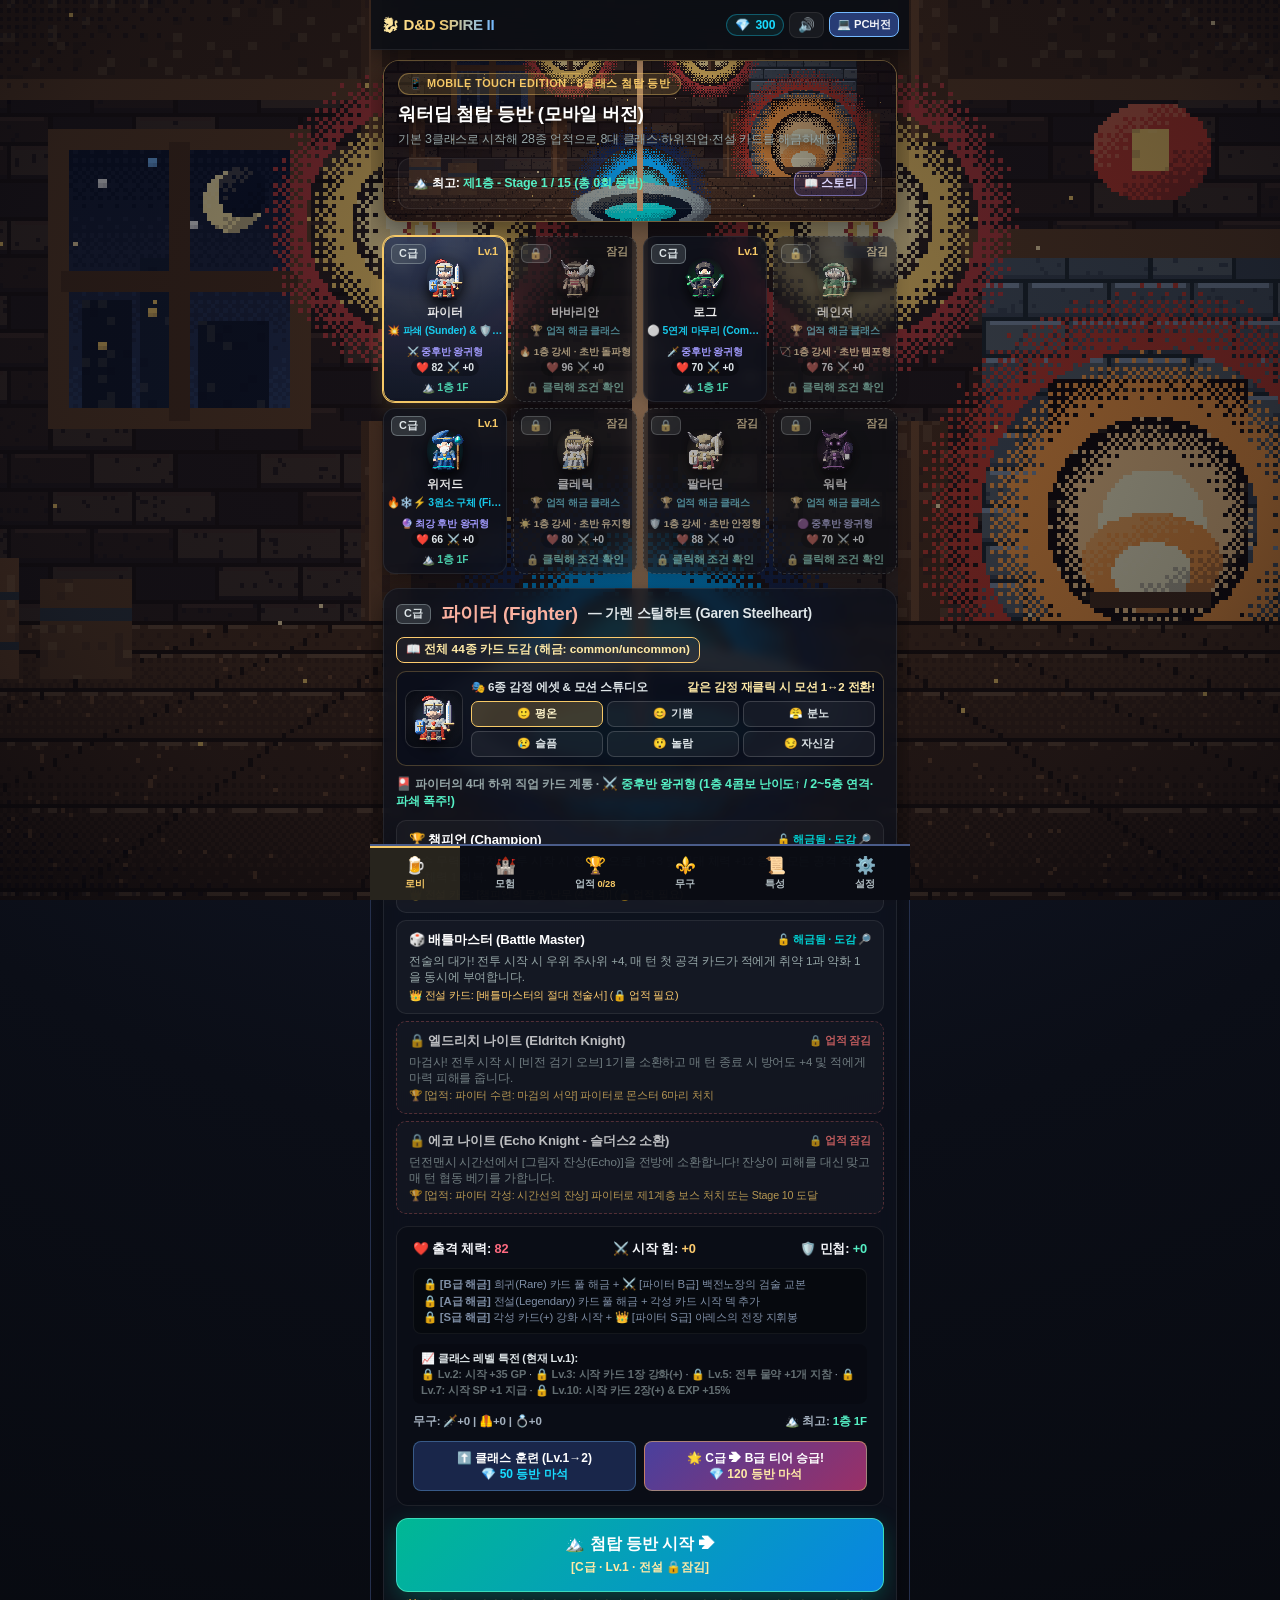
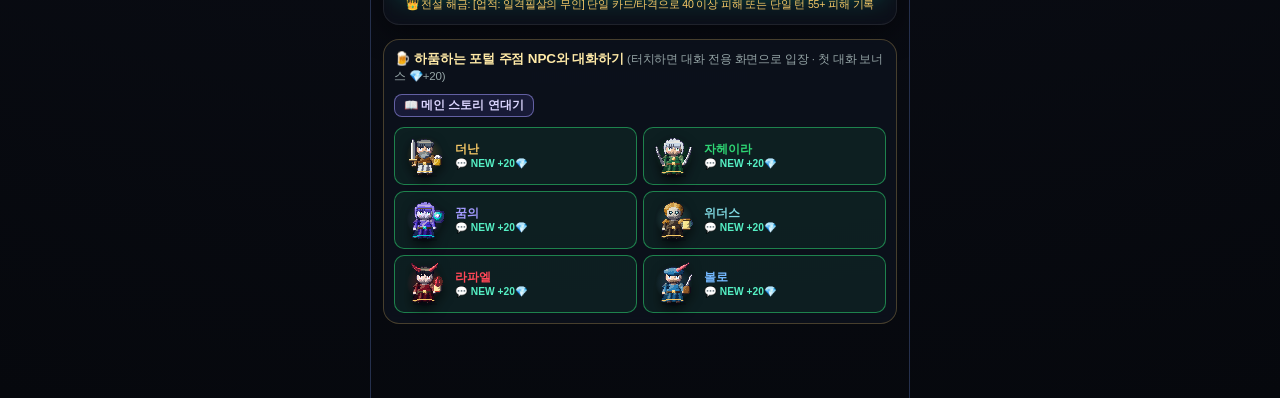
==== commit 707fc16e: "Fix BG3 event D20 roll & requiredClass bugs, unify Xanathar/Guardian lore cohesion, fix smug motion " ====
--- a/mobile.html
+++ b/mobile.html
@@ -13,8 +13,8 @@
   <link rel="icon" type="image/png" sizes="192x192" href="icons/icon-192.png" />
   <link rel="apple-touch-icon" sizes="180x180" href="icons/apple-touch-icon.png" />
   <title>D&D 5E SPIRE II [MOBILE EDITION]</title>
-  <link rel="stylesheet" href="style.css?v=14" />
-  <link rel="stylesheet" href="mobile.css?v=14" />
+  <link rel="stylesheet" href="style.css?v=15" />
+  <link rel="stylesheet" href="mobile.css?v=15" />
 </head>
 
 <body class="mobile-edition">
@@ -436,14 +436,14 @@
   <!-- NON-BLOCKING IN-GAME TOAST STACK -->
   <div id="toast-container" class="toast-container"></div>
 
-  <script src="data.js?v=14"></script>
-  <script src="sprites.js?v=14"></script>
-  <script src="story.js?v=14"></script>
-  <script src="backgrounds.js?v=14"></script>
-  <script src="card_art.js?v=14"></script>
-  <script src="achievements.js?v=14"></script>
-  <script src="game.js?v=14"></script>
-  <script src="pwa.js?v=14"></script>
+  <script src="data.js?v=15"></script>
+  <script src="sprites.js?v=15"></script>
+  <script src="story.js?v=15"></script>
+  <script src="backgrounds.js?v=15"></script>
+  <script src="card_art.js?v=15"></script>
+  <script src="achievements.js?v=15"></script>
+  <script src="game.js?v=15"></script>
+  <script src="pwa.js?v=15"></script>
 </body>
 
 </html>
--- a/style.css
+++ b/style.css
@@ -3833,9 +3833,9 @@
   75%      { transform: rotate(4deg) translateY(-2px) scale(1.04); }
 }
 @keyframes motSmugFlourish {
-  0%, 100% { transform: translateY(0) scale(1); }
-  30%      { transform: translateY(-8px) scale(-1.05, 1.05); }
-  65%      { transform: translateY(-4px) scale(1.07); }
+  0%, 100% { transform: translateY(0) rotate(0deg) scale(1); }
+  30%      { transform: translateY(-10px) rotate(6deg) scale(1.09); filter: drop-shadow(0 0 14px rgba(246, 201, 103, 0.78)); }
+  65%      { transform: translateY(-4px) rotate(-4deg) scale(1.06); }
 }
 
 /* --- 7. COMBAT: PLAYER ATTACK (3 distinct motions) --- */
--- a/mobile.css
+++ b/mobile.css
@@ -684,4 +684,42 @@
 .mobile-edition .story-choice-btn {
   padding: 10px 11px;
   font-size: 0.8rem;
-}+}
+
+/* Mobile Emotion Studio & Story Emotion Pill Responsive Containment */
+body.mobile-edition .hub-emotion-studio {
+  padding: 8px;
+  gap: 8px;
+}
+
+body.mobile-edition .hub-emo-preview {
+  width: 58px;
+  height: 58px;
+}
+
+body.mobile-edition .hub-emo-preview .pixel-sprite {
+  width: 52px;
+  height: 52px;
+}
+
+body.mobile-edition .hub-emo-controls {
+  min-width: 0;
+}
+
+body.mobile-edition .hub-emo-btns {
+  display: grid;
+  grid-template-columns: repeat(3, minmax(0, 1fr));
+  gap: 4px;
+}
+
+body.mobile-edition .hub-emo-btn {
+  padding: 5px 4px;
+  font-size: 0.68rem;
+  text-align: center;
+  white-space: nowrap;
+}
+
+body.mobile-edition .story-emotion-pill {
+  font-size: 0.64rem;
+  padding: 1px 6px;
+}
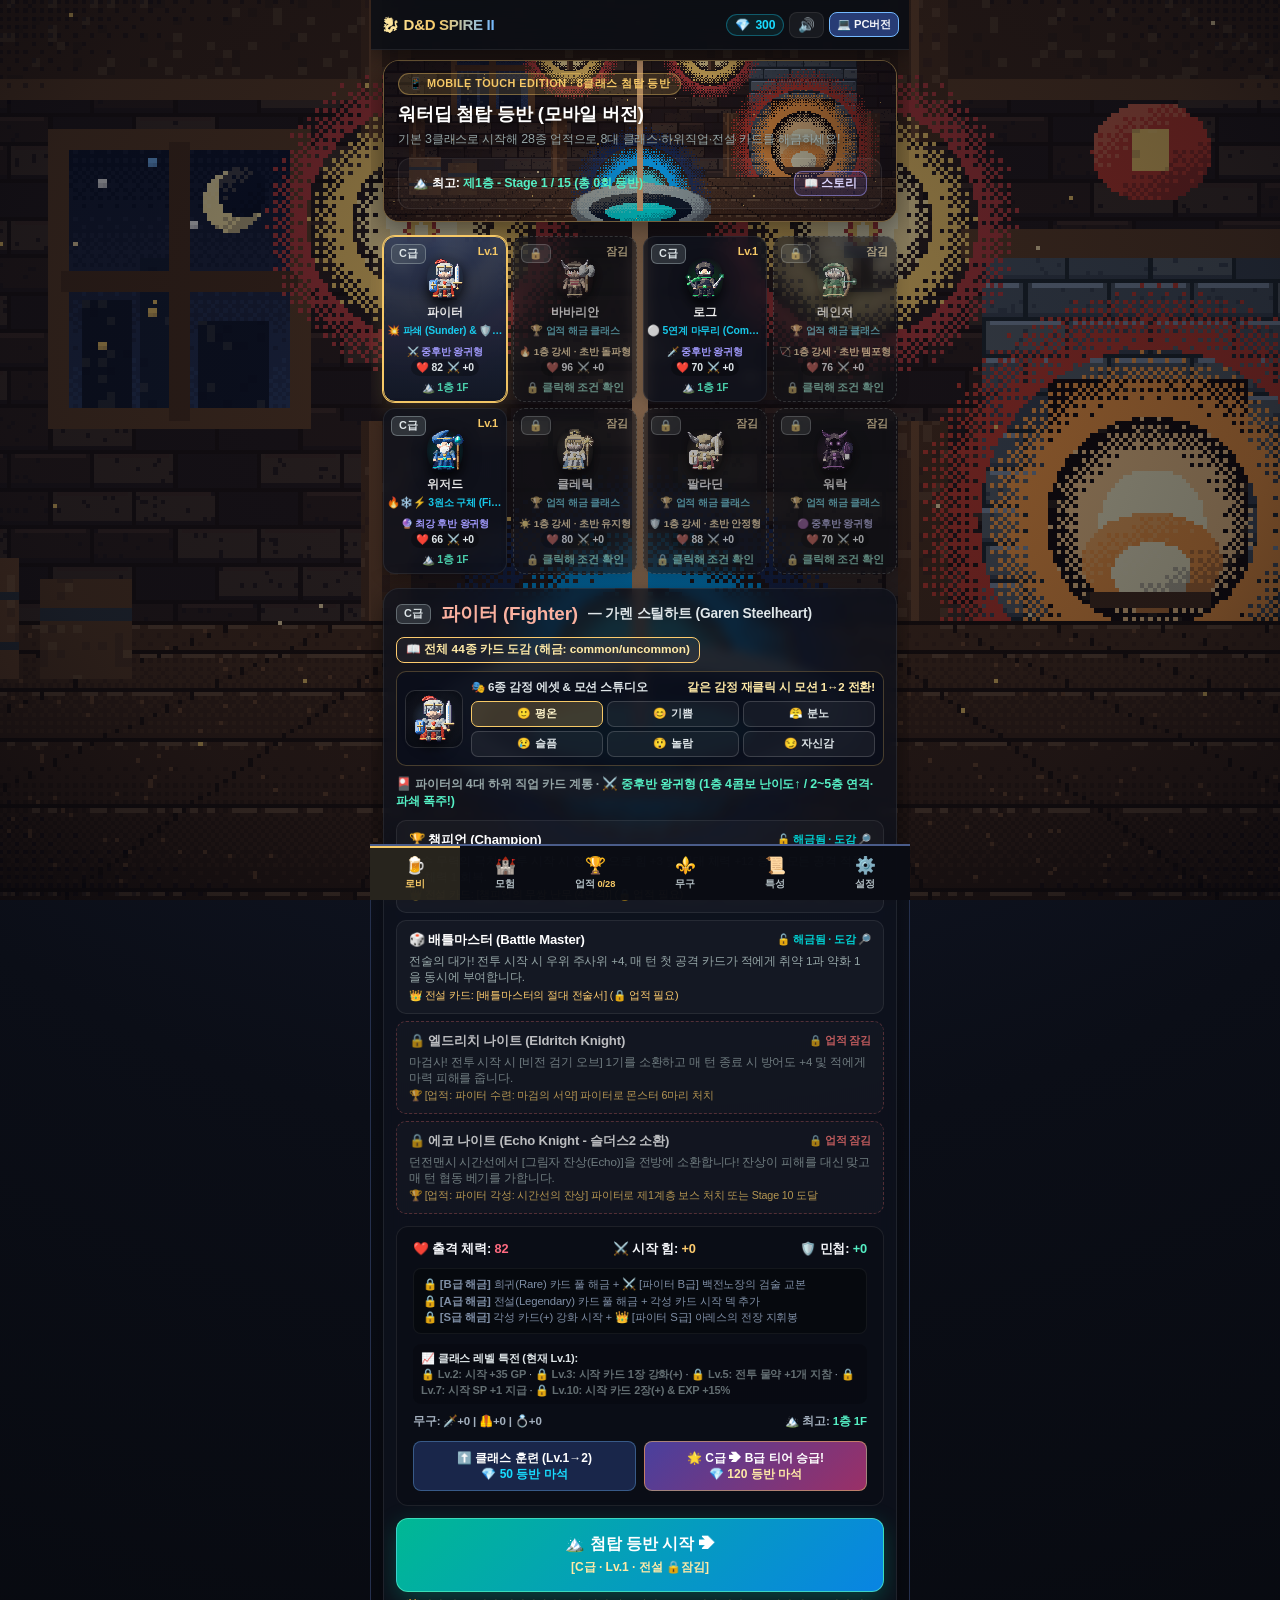
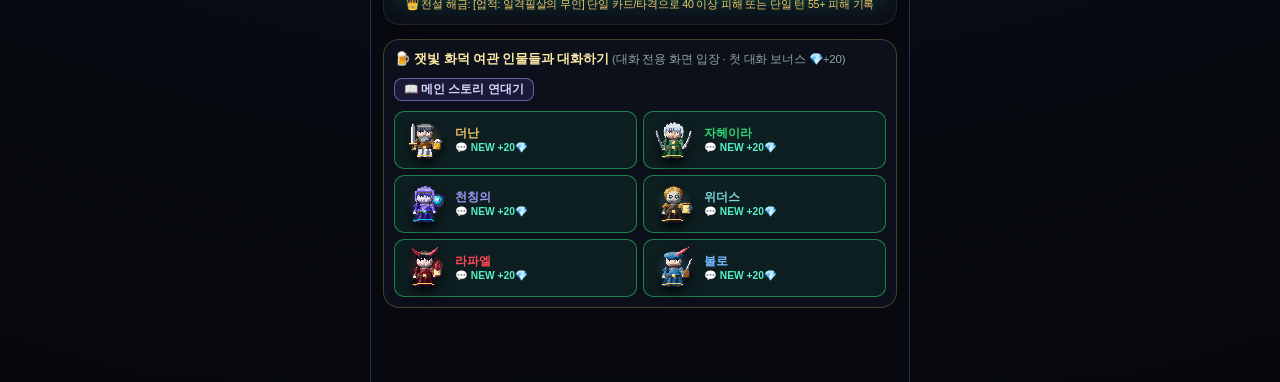
==== commit 1e42f8df: "Rewrite cohesive original Main Story (1) + 5 Floors x 3 Boss-Linked Episodes (15) with Narrator/Boss" ====
--- a/mobile.html
+++ b/mobile.html
@@ -13,8 +13,8 @@
   <link rel="icon" type="image/png" sizes="192x192" href="icons/icon-192.png" />
   <link rel="apple-touch-icon" sizes="180x180" href="icons/apple-touch-icon.png" />
   <title>D&D 5E SPIRE II [MOBILE EDITION]</title>
-  <link rel="stylesheet" href="style.css?v=15" />
-  <link rel="stylesheet" href="mobile.css?v=15" />
+  <link rel="stylesheet" href="style.css?v=17" />
+  <link rel="stylesheet" href="mobile.css?v=17" />
 </head>
 
 <body class="mobile-edition">
@@ -422,7 +422,7 @@
   <div id="modal-story" class="modal-backdrop hidden">
     <div class="modal-box story-chronicle-box">
       <div class="modal-header">
-        <h2>📖 발더스 게이트 연대기</h2>
+        <h2>📖 스토리 연대기 — 다섯 개의 인장</h2>
         <button class="btn-close" onclick="Game.closeStoryChronicleModal()">✕</button>
       </div>
       <div id="story-chronicle-body"></div>
@@ -436,14 +436,14 @@
   <!-- NON-BLOCKING IN-GAME TOAST STACK -->
   <div id="toast-container" class="toast-container"></div>
 
-  <script src="data.js?v=15"></script>
-  <script src="sprites.js?v=15"></script>
-  <script src="story.js?v=15"></script>
-  <script src="backgrounds.js?v=15"></script>
-  <script src="card_art.js?v=15"></script>
-  <script src="achievements.js?v=15"></script>
-  <script src="game.js?v=15"></script>
-  <script src="pwa.js?v=15"></script>
+  <script src="data.js?v=17"></script>
+  <script src="sprites.js?v=17"></script>
+  <script src="story.js?v=17"></script>
+  <script src="backgrounds.js?v=17"></script>
+  <script src="card_art.js?v=17"></script>
+  <script src="achievements.js?v=17"></script>
+  <script src="game.js?v=17"></script>
+  <script src="pwa.js?v=17"></script>
 </body>
 
 </html>
--- a/style.css
+++ b/style.css
@@ -3957,3 +3957,59 @@
   0%, 100% { transform: rotate(0deg) scale(1); }
   40%      { transform: rotate(-6deg) translateY(-8px) scale(1.1); filter: drop-shadow(0 0 16px rgba(246, 201, 103, 0.95)); }
 }
+
+/* ==========================================================================
+   V2.2 NARRATOR MODE, BOSS CONFRONTATION STAGE & 3-EPISODE CHRONICLE BUTTONS
+   ========================================================================== */
+.story-dialogue-text.is-narrator {
+  font-style: italic;
+  color: #f6e5c5;
+  border-left: 3px solid rgba(246, 201, 103, 0.72);
+  padding-left: 12px;
+  background: rgba(246, 201, 103, 0.06);
+  border-radius: 0 8px 8px 0;
+  padding-top: 6px;
+  padding-bottom: 6px;
+}
+
+.story-actor-slot.is-boss-actor .story-actor-sprite {
+  width: 148px;
+  height: 148px;
+  filter: drop-shadow(0 0 18px rgba(255, 71, 87, 0.65));
+}
+
+.chronicle-ep-row {
+  display: grid;
+  grid-template-columns: repeat(3, minmax(0, 1fr));
+  gap: 6px;
+  margin-top: 9px;
+}
+
+.chronicle-ep-btn {
+  padding: 6px 8px;
+  border-radius: 8px;
+  border: 1px solid rgba(246, 201, 103, 0.38);
+  background: rgba(246, 201, 103, 0.1);
+  color: #ffeaa7;
+  font-size: 0.7rem;
+  font-weight: 700;
+  cursor: pointer;
+  text-align: left;
+  transition: transform 0.12s ease, background 0.15s ease, border-color 0.15s ease;
+}
+
+.chronicle-ep-btn:hover {
+  transform: translateY(-1px);
+  background: rgba(246, 201, 103, 0.22);
+  border-color: #f6c967;
+}
+
+@media (max-width: 640px) {
+  .chronicle-ep-row {
+    grid-template-columns: 1fr;
+  }
+  .story-actor-slot.is-boss-actor .story-actor-sprite {
+    width: 102px;
+    height: 102px;
+  }
+}
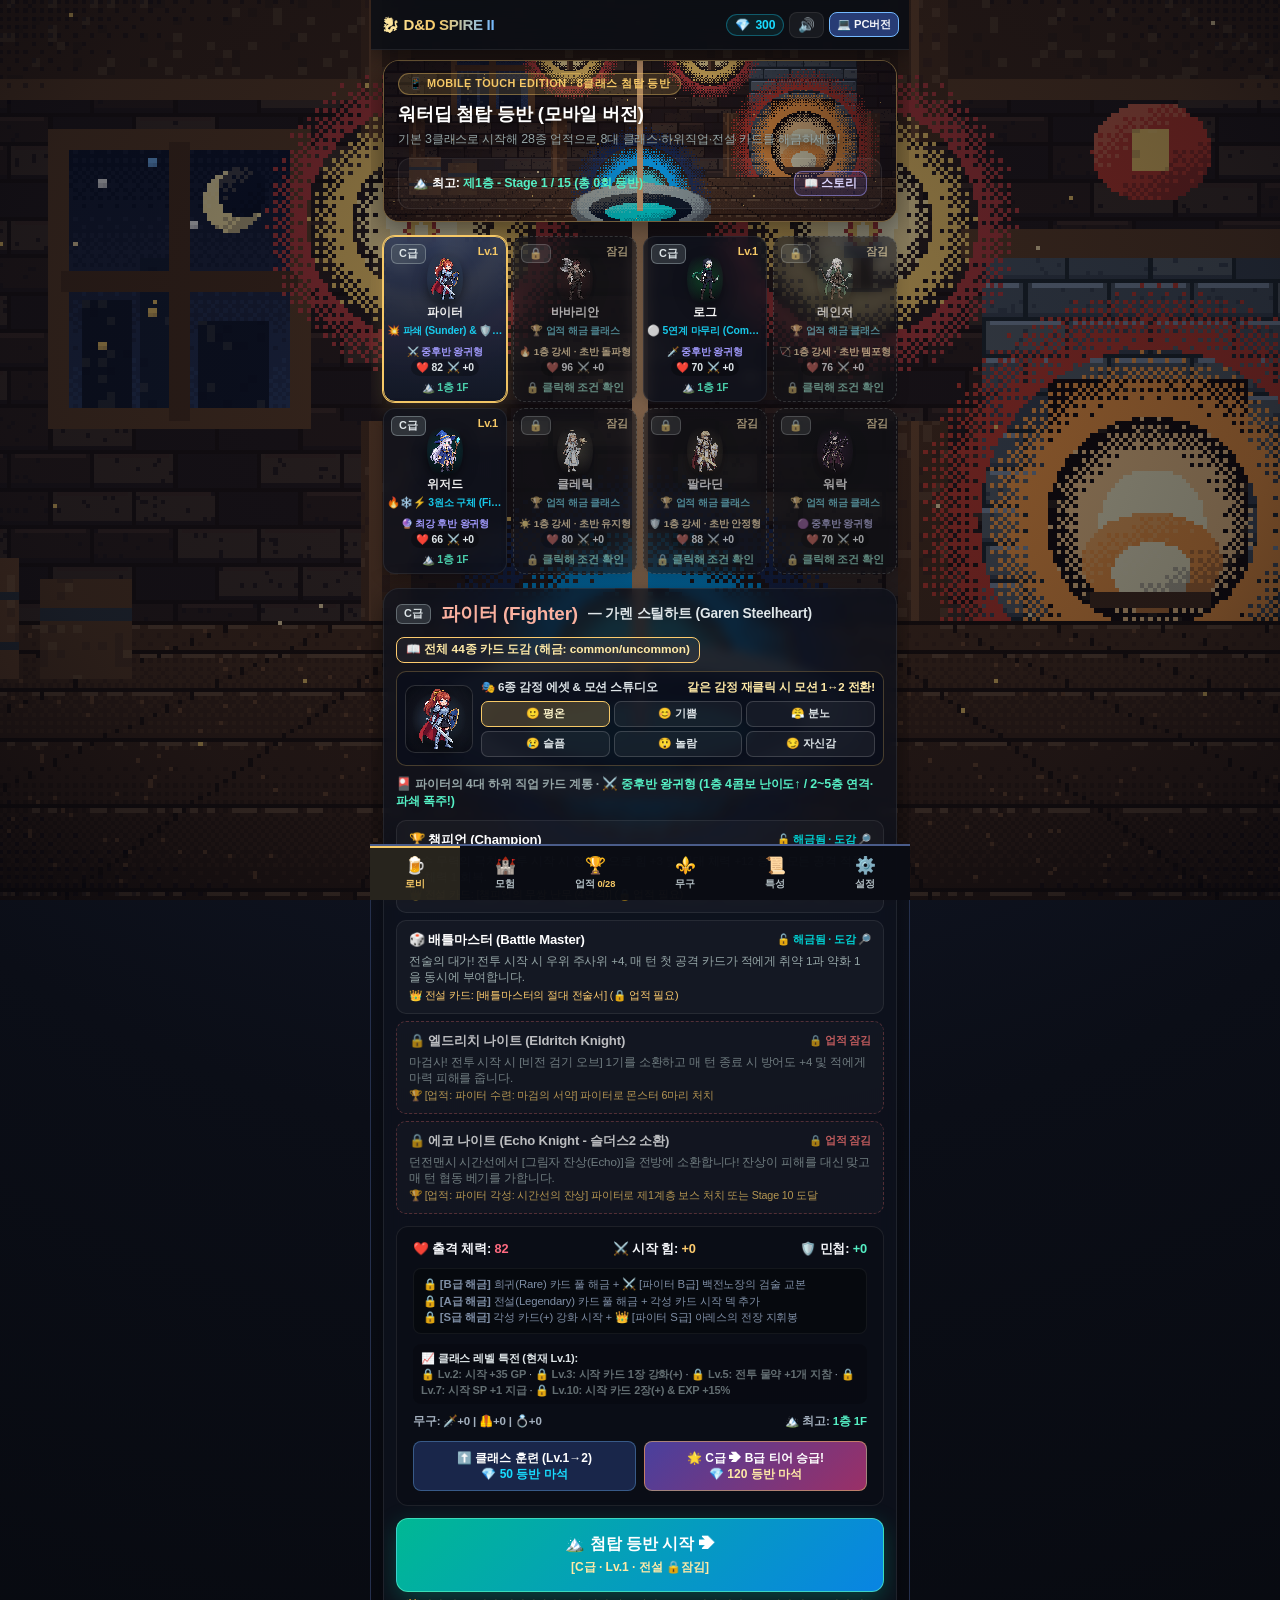
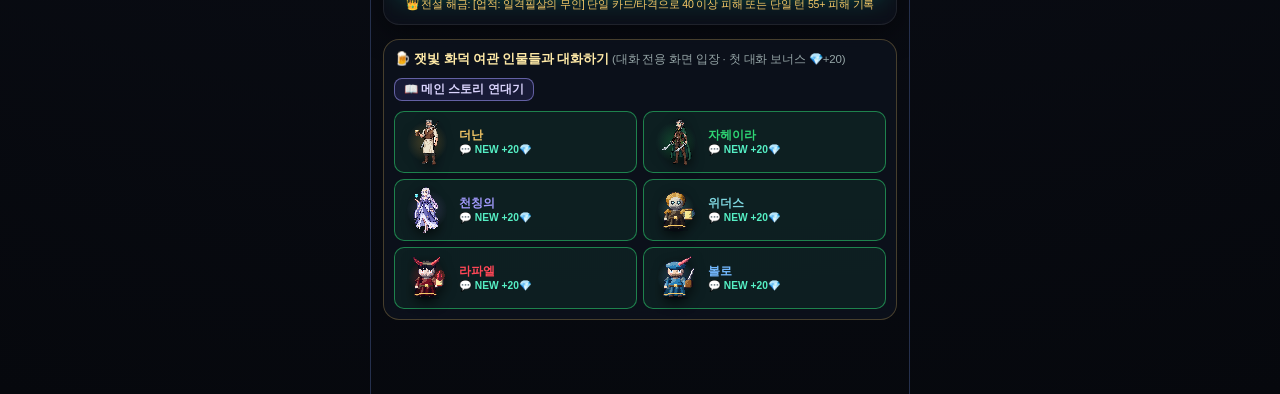
==== commit c92a2212: "Upgrade hero & core NPC sprites to 160x160 subculture anime pixel art (v18)" ====
--- a/mobile.html
+++ b/mobile.html
@@ -13,8 +13,8 @@
   <link rel="icon" type="image/png" sizes="192x192" href="icons/icon-192.png" />
   <link rel="apple-touch-icon" sizes="180x180" href="icons/apple-touch-icon.png" />
   <title>D&D 5E SPIRE II [MOBILE EDITION]</title>
-  <link rel="stylesheet" href="style.css?v=17" />
-  <link rel="stylesheet" href="mobile.css?v=17" />
+  <link rel="stylesheet" href="style.css?v=18" />
+  <link rel="stylesheet" href="mobile.css?v=18" />
 </head>
 
 <body class="mobile-edition">
@@ -436,14 +436,14 @@
   <!-- NON-BLOCKING IN-GAME TOAST STACK -->
   <div id="toast-container" class="toast-container"></div>
 
-  <script src="data.js?v=17"></script>
-  <script src="sprites.js?v=17"></script>
-  <script src="story.js?v=17"></script>
-  <script src="backgrounds.js?v=17"></script>
-  <script src="card_art.js?v=17"></script>
-  <script src="achievements.js?v=17"></script>
-  <script src="game.js?v=17"></script>
-  <script src="pwa.js?v=17"></script>
+  <script src="data.js?v=18"></script>
+  <script src="sprites.js?v=18"></script>
+  <script src="story.js?v=18"></script>
+  <script src="backgrounds.js?v=18"></script>
+  <script src="card_art.js?v=18"></script>
+  <script src="achievements.js?v=18"></script>
+  <script src="game.js?v=18"></script>
+  <script src="pwa.js?v=18"></script>
 </body>
 
 </html>
--- a/style.css
+++ b/style.css
@@ -394,9 +394,9 @@
 }
 
 .char-avatar-wrap {
-  width: 64px;
-  height: 64px;
-  margin: 16px 0 6px;
+  width: 82px;
+  height: 82px;
+  margin: 12px 0 6px;
   display: flex;
   align-items: center;
   justify-content: center;
@@ -2454,6 +2454,123 @@
   height: 64px;
 }
 
+.char-avatar-wrap .pixel-sprite.px-anime-art {
+  width: 82px;
+  height: 82px;
+}
+
+/* ==========================================================================
+   V2.2 SUBCULTURE ANIME PIXEL-ART SPRITES (160x160 CRISP PNG + 6 EMOTION FX)
+   ========================================================================== */
+.pixel-sprite.px-anime-art .px-anime-bob {
+  transform: translateY(-2px) scale(1.01, 0.992);
+  transform-origin: center bottom;
+}
+
+.unit-avatar .pixel-sprite.px-anime-art {
+  width: 124px;
+  height: 124px;
+}
+
+.story-actor-sprite .pixel-sprite.px-anime-art {
+  width: 142px;
+  height: 142px;
+}
+
+.hub-emo-preview .pixel-sprite.px-anime-art {
+  width: 78px;
+  height: 78px;
+}
+
+.npc-chip-sprite .pixel-sprite.px-anime-art {
+  width: 48px;
+  height: 48px;
+}
+
+.event-npc-sprite .pixel-sprite.px-anime-art {
+  width: 68px;
+  height: 68px;
+}
+
+/* 6-Emotion Reactive Rim Lighting & Filter Accents on Anime Pixel Art */
+.pixel-sprite.px-anime-art[data-emo="happy"] {
+  filter: drop-shadow(0 0 8px rgba(255, 211, 42, 0.52)) drop-shadow(0 4px 6px rgba(0, 0, 0, 0.72)) brightness(1.06) saturate(1.08);
+}
+
+.pixel-sprite.px-anime-art[data-emo="angry"] {
+  filter: drop-shadow(0 0 9px rgba(255, 71, 87, 0.65)) drop-shadow(0 4px 6px rgba(0, 0, 0, 0.75)) contrast(1.07) saturate(1.12);
+}
+
+.pixel-sprite.px-anime-art[data-emo="sad"] {
+  filter: drop-shadow(0 0 7px rgba(116, 185, 255, 0.45)) drop-shadow(0 4px 6px rgba(0, 0, 0, 0.72)) brightness(0.88) saturate(0.78);
+}
+
+.pixel-sprite.px-anime-art[data-emo="surprised"] {
+  filter: drop-shadow(0 0 10px rgba(0, 210, 211, 0.65)) drop-shadow(0 4px 6px rgba(0, 0, 0, 0.72)) brightness(1.12);
+}
+
+.pixel-sprite.px-anime-art[data-emo="smug"] {
+  filter: drop-shadow(0 0 9px rgba(224, 86, 253, 0.56)) drop-shadow(0 4px 6px rgba(0, 0, 0, 0.75)) contrast(1.05);
+}
+
+/* Crisp Pixel-Art Emotion Overlay Emblem (Top-Right of Head) */
+.px-emo-fx {
+  position: absolute;
+  top: 2%;
+  right: 4%;
+  width: 26%;
+  height: 26%;
+  min-width: 14px;
+  min-height: 14px;
+  z-index: 4;
+  pointer-events: none;
+  image-rendering: pixelated;
+  animation: pxEmoFloat 0.9s steps(2, end) infinite;
+}
+
+.px-emo-fx svg {
+  width: 100%;
+  height: 100%;
+  display: block;
+  filter: drop-shadow(0 1px 2px rgba(0, 0, 0, 0.85));
+}
+
+.px-emo-fx.px-emo-angry {
+  animation: pxEmoPulse 0.48s steps(2, end) infinite;
+}
+
+.px-emo-fx.px-emo-surprised {
+  animation: pxEmoPulse 0.55s steps(2, end) infinite;
+}
+
+@keyframes pxEmoFloat {
+  0% {
+    transform: translateY(0);
+  }
+
+  50% {
+    transform: translateY(-2px);
+  }
+
+  100% {
+    transform: translateY(0);
+  }
+}
+
+@keyframes pxEmoPulse {
+  0% {
+    transform: scale(1);
+  }
+
+  50% {
+    transform: scale(1.14) translateY(-1px);
+  }
+
+  100% {
+    transform: scale(1);
+  }
+}
+
 /* Authentic 2-Frame Retro Pixel-Art Stepping (Frame 1 <-> Frame 2) */
 .pixel-sprite .px-f1 {
   animation: pxFrame1 0.84s steps(1, end) infinite;
@@ -2824,14 +2941,23 @@
   box-shadow: 0 0 12px rgba(46, 213, 115, 0.24);
   animation: pwaPulse 2.4s ease-in-out infinite;
 }
+
 .btn-pwa-install:hover {
   background: linear-gradient(135deg, rgba(46, 213, 115, 0.36), rgba(24, 220, 255, 0.36));
   border-color: #ffeaa7;
   color: #ffffff;
 }
+
 @keyframes pwaPulse {
-  0%, 100% { box-shadow: 0 0 8px rgba(46, 213, 115, 0.2); }
-  50% { box-shadow: 0 0 16px rgba(24, 220, 255, 0.45); }
+
+  0%,
+  100% {
+    box-shadow: 0 0 8px rgba(46, 213, 115, 0.2);
+  }
+
+  50% {
+    box-shadow: 0 0 16px rgba(24, 220, 255, 0.45);
+  }
 }
 
 /* ==========================================================================
@@ -2842,6 +2968,7 @@
   color: #ffeaa7;
   background: rgba(246, 201, 103, 0.1);
 }
+
 .btn-ach-hud:hover {
   border-color: #f6c967;
   background: rgba(246, 201, 103, 0.22);
@@ -2853,17 +2980,20 @@
   border-style: dashed;
   border-color: rgba(149, 165, 166, 0.35);
 }
+
 .char-roster-card.char-locked.selected {
   opacity: 0.92;
   filter: grayscale(0.2);
   border-style: solid;
   border-color: #ff7675;
 }
+
 .subclass-card.subclass-locked {
   opacity: 0.72;
   border-style: dashed;
   border-color: rgba(255, 118, 117, 0.38);
 }
+
 .btn-start-run.btn-locked-run {
   background: linear-gradient(135deg, #4b3832 0%, #2c1e26 100%);
   border-color: rgba(246, 201, 103, 0.55);
@@ -2876,6 +3006,7 @@
 .ach-modal-box {
   max-width: 920px;
 }
+
 .ach-summary-box {
   background: rgba(10, 14, 24, 0.72);
   border: 1px solid rgba(246, 201, 103, 0.28);
@@ -2883,6 +3014,7 @@
   padding: 10px 14px;
   margin-bottom: 12px;
 }
+
 .ach-summary-row {
   display: flex;
   justify-content: space-between;
@@ -2890,12 +3022,14 @@
   font-size: 0.85rem;
   margin-bottom: 7px;
 }
+
 .ach-total-bar {
   height: 8px;
   border-radius: 99px;
   background: rgba(255, 255, 255, 0.08);
   overflow: hidden;
 }
+
 .ach-total-fill {
   height: 100%;
   background: linear-gradient(90deg, #f6c967, #2ed573);
@@ -2908,6 +3042,7 @@
   margin-bottom: 12px;
   flex-wrap: wrap;
 }
+
 .ach-tab-btn {
   background: rgba(255, 255, 255, 0.05);
   border: 1px solid rgba(255, 255, 255, 0.12);
@@ -2919,10 +3054,12 @@
   cursor: pointer;
   transition: all 0.15s ease;
 }
+
 .ach-tab-btn:hover {
   border-color: rgba(246, 201, 103, 0.6);
   color: #fff;
 }
+
 .ach-tab-btn.active {
   background: rgba(246, 201, 103, 0.18);
   border-color: #f6c967;
@@ -2937,6 +3074,7 @@
   overflow-y: auto;
   padding-right: 4px;
 }
+
 .ach-card {
   background: rgba(18, 23, 36, 0.88);
   border: 1px solid rgba(255, 255, 255, 0.09);
@@ -2946,15 +3084,18 @@
   flex-direction: column;
   gap: 7px;
 }
+
 .ach-card.earned {
   border-color: rgba(46, 213, 115, 0.6);
   background: linear-gradient(135deg, rgba(22, 42, 34, 0.82), rgba(16, 22, 34, 0.92));
 }
+
 .ach-card-top {
   display: flex;
   align-items: flex-start;
   gap: 10px;
 }
+
 .ach-icon {
   width: 38px;
   height: 38px;
@@ -2967,10 +3108,12 @@
   font-size: 1.3rem;
   flex-shrink: 0;
 }
+
 .ach-card.earned .ach-icon {
   border-color: #f6c967;
   background: rgba(246, 201, 103, 0.14);
 }
+
 .ach-meta h4 {
   font-size: 0.85rem;
   color: #fff;
@@ -2980,11 +3123,13 @@
   gap: 6px;
   flex-wrap: wrap;
 }
+
 .ach-meta p {
   font-size: 0.74rem;
   color: #a4b0be;
   line-height: 1.35;
 }
+
 .ach-done-pill {
   font-size: 0.64rem;
   padding: 1px 6px;
@@ -2993,6 +3138,7 @@
   color: #55efc4;
   border: 1px solid rgba(46, 213, 115, 0.5);
 }
+
 .ach-lock-pill {
   font-size: 0.64rem;
   padding: 1px 6px;
@@ -3000,6 +3146,7 @@
   background: rgba(255, 255, 255, 0.06);
   color: #95a5a6;
 }
+
 .ach-reward-line {
   font-size: 0.73rem;
   font-weight: 700;
@@ -3009,11 +3156,13 @@
   border-radius: 6px;
   padding: 4px 8px;
 }
+
 .ach-prog-wrap {
   display: flex;
   align-items: center;
   gap: 8px;
 }
+
 .ach-prog-bar {
   flex: 1;
   height: 6px;
@@ -3021,13 +3170,16 @@
   background: rgba(255, 255, 255, 0.08);
   overflow: hidden;
 }
+
 .ach-prog-fill {
   height: 100%;
   background: linear-gradient(90deg, #74b9ff, #55efc4);
 }
+
 .ach-card.earned .ach-prog-fill {
   background: linear-gradient(90deg, #2ed573, #f6c967);
 }
+
 .ach-prog-txt {
   font-size: 0.7rem;
   font-weight: 700;
@@ -3044,18 +3196,22 @@
 html.pixel-bg-off .battlefield-bg-img {
   opacity: 0 !important;
 }
+
 .btn-settings-hud {
   border-color: rgba(116, 185, 255, 0.45);
   color: #dfe6e9;
 }
+
 .settings-modal-box {
   max-width: 640px;
 }
+
 .settings-modal-body {
   display: flex;
   flex-direction: column;
   gap: 14px;
 }
+
 .settings-section {
   background: rgba(10, 14, 24, 0.68);
   border: 1px solid rgba(255, 255, 255, 0.08);
@@ -3065,11 +3221,13 @@
   flex-direction: column;
   gap: 10px;
 }
+
 .settings-section h3 {
   font-size: 0.88rem;
   color: #f6c967;
   margin-bottom: 2px;
 }
+
 .settings-toggle-row {
   display: flex;
   align-items: center;
@@ -3078,20 +3236,24 @@
   padding: 6px 0;
   border-bottom: 1px solid rgba(255, 255, 255, 0.05);
 }
+
 .settings-toggle-row:last-child {
   border-bottom: none;
   padding-bottom: 0;
 }
+
 .settings-toggle-row strong {
   font-size: 0.83rem;
   color: #fff;
   display: block;
 }
+
 .settings-toggle-row p {
   font-size: 0.72rem;
   color: #95a5a6;
   margin-top: 2px;
 }
+
 .settings-pill-btn {
   padding: 6px 12px;
   border-radius: 99px;
@@ -3102,16 +3264,19 @@
   flex-shrink: 0;
   transition: all 0.15s ease;
 }
+
 .settings-pill-btn.on {
   background: rgba(46, 213, 115, 0.18);
   border-color: #2ed573;
   color: #55efc4;
 }
+
 .settings-pill-btn.off {
   background: rgba(255, 255, 255, 0.06);
   border-color: rgba(255, 255, 255, 0.16);
   color: #95a5a6;
 }
+
 .settings-account-summary {
   display: flex;
   flex-wrap: wrap;
@@ -3122,31 +3287,38 @@
   padding: 8px 10px;
   border-radius: 8px;
 }
+
 .settings-account-summary strong {
   color: #ffeaa7;
 }
+
 .settings-action-grid {
   display: grid;
   grid-template-columns: repeat(auto-fit, minmax(170px, 1fr));
   gap: 8px;
 }
+
 .settings-danger-zone {
   border-color: rgba(255, 82, 99, 0.36);
   background: rgba(34, 12, 18, 0.65);
 }
+
 .settings-danger-zone h3 {
   color: #ff7675;
 }
+
 .settings-danger-note {
   font-size: 0.74rem;
   color: #dfe6e9;
   line-height: 1.4;
 }
+
 .settings-reset-col {
   display: flex;
   flex-direction: column;
   gap: 8px;
 }
+
 .settings-reset-btn {
   width: 100%;
   padding: 10px 12px;
@@ -3160,11 +3332,13 @@
   text-align: left;
   transition: all 0.16s ease;
 }
+
 .settings-reset-btn.danger-full {
   background: rgba(255, 71, 87, 0.15);
   border-color: rgba(255, 71, 87, 0.55);
   color: #ffcccc;
 }
+
 .settings-reset-btn.confirming {
   background: linear-gradient(135deg, #eb3b5a, #b33939) !important;
   border-color: #ffeaa7 !important;
@@ -3172,6 +3346,7 @@
   box-shadow: 0 0 18px rgba(235, 59, 90, 0.55);
   animation: pulseGlow 0.9s infinite alternate;
 }
+
 .settings-reset-btn:disabled {
   opacity: 0.4;
   cursor: not-allowed;
@@ -3185,6 +3360,7 @@
   color: #dcd6ff;
   background: rgba(108, 92, 231, 0.14);
 }
+
 .btn-story-hud:hover {
   border-color: #f6c967;
   color: #ffeaa7;
@@ -3206,9 +3382,11 @@
   -webkit-box-orient: vertical;
   overflow: hidden;
 }
+
 .game-card.rarity-legendary .card-flavor {
   color: #f6d58e;
 }
+
 .game-card.rarity-rare .card-flavor {
   color: #d7b2ff;
 }
@@ -3218,9 +3396,11 @@
   max-width: 680px;
   padding: 18px;
 }
+
 .story-chronicle-box {
   max-width: 820px;
 }
+
 .story-cutin-banner {
   position: relative;
   height: 126px;
@@ -3232,6 +3412,7 @@
   display: flex;
   align-items: flex-end;
 }
+
 .story-cutin-bg {
   position: absolute;
   inset: 0;
@@ -3242,6 +3423,7 @@
   image-rendering: crisp-edges;
   opacity: 0.85;
 }
+
 .story-cutin-banner-text {
   position: relative;
   z-index: 2;
@@ -3249,12 +3431,14 @@
   padding: 10px 14px;
   background: linear-gradient(180deg, rgba(7, 9, 16, 0.08) 0%, rgba(7, 9, 16, 0.88) 100%);
 }
+
 .story-cutin-banner-text h2 {
   font-size: 1.15rem;
   color: #fff;
   margin: 4px 0 2px;
   text-shadow: 0 2px 6px rgba(0, 0, 0, 0.95);
 }
+
 .story-chap-pill {
   display: inline-block;
   font-size: 0.66rem;
@@ -3266,17 +3450,20 @@
   border: 1px solid rgba(246, 201, 103, 0.55);
   color: #ffeaa7;
 }
+
 .story-loc-tag {
   font-size: 0.72rem;
   color: #74b9ff;
   font-weight: 700;
 }
+
 .story-speaker-line {
   font-size: 0.82rem;
   font-weight: 800;
   color: #f6c967;
   margin-bottom: 8px;
 }
+
 .story-paragraphs {
   display: flex;
   flex-direction: column;
@@ -3286,6 +3473,7 @@
   line-height: 1.58;
   margin-bottom: 12px;
 }
+
 .story-origin-box {
   display: flex;
   align-items: center;
@@ -3296,27 +3484,32 @@
   padding: 10px 12px;
   margin-bottom: 10px;
 }
+
 .story-origin-avatar {
   width: 54px;
   height: 54px;
   flex-shrink: 0;
 }
+
 .story-origin-avatar .pixel-sprite {
   width: 54px;
   height: 54px;
 }
+
 .story-origin-tag {
   font-size: 0.74rem;
   font-weight: 800;
   color: #ffeaa7;
   margin-bottom: 3px;
 }
+
 .story-origin-quote {
   font-size: 0.78rem;
   font-style: italic;
   color: #dfe6e9;
   line-height: 1.42;
 }
+
 .story-objective-box {
   font-size: 0.79rem;
   font-weight: 800;
@@ -3332,34 +3525,41 @@
   flex-direction: column;
   gap: 10px;
 }
+
 .chronicle-card {
   background: rgba(14, 18, 30, 0.85);
   border: 1px solid rgba(255, 255, 255, 0.1);
   border-radius: 10px;
   padding: 12px 14px;
 }
+
 .chronicle-card.unlocked {
   border-color: rgba(116, 185, 255, 0.38);
 }
+
 .chronicle-card.epilogue {
   border-color: #f6c967;
   background: linear-gradient(135deg, rgba(46, 36, 20, 0.82), rgba(16, 20, 34, 0.92));
 }
+
 .chronicle-card.locked {
   opacity: 0.62;
   border-style: dashed;
 }
+
 .chronicle-head {
   display: flex;
   justify-content: space-between;
   align-items: center;
   margin-bottom: 5px;
 }
+
 .chronicle-card h4 {
   font-size: 0.92rem;
   color: #fff;
   margin-bottom: 3px;
 }
+
 .chronicle-text {
   margin-top: 7px;
   display: flex;
@@ -3369,6 +3569,7 @@
   color: #ced6e0;
   line-height: 1.5;
 }
+
 .chronicle-locked-hint {
   margin-top: 6px;
   font-size: 0.74rem;
@@ -3388,6 +3589,7 @@
   border-radius: var(--radius-lg);
   padding: 12px 16px;
 }
+
 .hub-npc-bar-head {
   display: flex;
   justify-content: space-between;
@@ -3398,15 +3600,18 @@
   font-size: 0.84rem;
   color: #ffeaa7;
 }
+
 .hub-npc-bar-head small {
   color: #95a5a6;
   font-size: 0.72rem;
 }
+
 .hub-npc-chips {
   display: grid;
   grid-template-columns: repeat(6, minmax(0, 1fr));
   gap: 8px;
 }
+
 .npc-talk-chip {
   background: rgba(255, 255, 255, 0.04);
   border: 1px solid rgba(255, 255, 255, 0.1);
@@ -3420,40 +3625,51 @@
   transition: all 0.16s ease;
   min-width: 0;
 }
+
 .npc-talk-chip:hover {
   transform: translateY(-2px);
   border-color: #f6c967;
   background: rgba(246, 201, 103, 0.1);
 }
+
 .npc-talk-chip.npc-new {
   border-color: rgba(46, 213, 115, 0.55);
   background: rgba(46, 213, 115, 0.08);
 }
+
 .npc-chip-sprite {
-  width: 44px;
-  height: 44px;
+  width: 48px;
+  height: 48px;
   flex-shrink: 0;
-}
+  display: flex;
+  align-items: center;
+  justify-content: center;
+}
+
 .npc-chip-sprite .pixel-sprite {
   width: 44px;
   height: 44px;
 }
+
 .npc-chip-info {
   display: flex;
   flex-direction: column;
   min-width: 0;
 }
+
 .npc-chip-info strong {
   font-size: 0.78rem;
   white-space: nowrap;
   overflow: hidden;
   text-overflow: ellipsis;
 }
+
 .npc-chip-info span {
   font-size: 0.64rem;
   color: #b2bec3;
   white-space: nowrap;
 }
+
 .npc-talk-chip.npc-new .npc-chip-info span {
   color: #55efc4;
   font-weight: 800;
@@ -3468,6 +3684,7 @@
   flex-direction: column;
   gap: 14px;
 }
+
 .story-stage {
   position: relative;
   min-height: 290px;
@@ -3480,6 +3697,7 @@
   justify-content: space-between;
   box-shadow: 0 12px 32px rgba(0, 0, 0, 0.6);
 }
+
 .story-stage-bg {
   position: absolute;
   inset: 0;
@@ -3491,6 +3709,7 @@
   image-rendering: crisp-edges;
   z-index: 0;
 }
+
 .story-stage::after {
   content: '';
   position: absolute;
@@ -3499,6 +3718,7 @@
   background: linear-gradient(180deg, rgba(6, 8, 15, 0.72) 0%, rgba(6, 8, 15, 0.14) 45%, rgba(6, 8, 15, 0.78) 100%);
   pointer-events: none;
 }
+
 .story-stage-header {
   position: relative;
   z-index: 2;
@@ -3508,12 +3728,14 @@
   gap: 12px;
   padding: 14px 18px;
 }
+
 .story-stage-header h2 {
   font-size: 1.18rem;
   color: #fff;
   margin-top: 4px;
   text-shadow: 0 2px 8px rgba(0, 0, 0, 0.95);
 }
+
 .story-prog-pill {
   font-size: 0.72rem;
   font-weight: 800;
@@ -3523,6 +3745,7 @@
   border: 1px solid rgba(255, 255, 255, 0.18);
   color: #dfe6e9;
 }
+
 .story-actors-row {
   position: relative;
   z-index: 2;
@@ -3532,6 +3755,7 @@
   padding: 8px 46px 14px;
   gap: 20px;
 }
+
 .story-actor-slot {
   display: flex;
   flex-direction: column;
@@ -3539,30 +3763,36 @@
   gap: 6px;
   transition: transform 0.24s ease, opacity 0.24s ease, filter 0.24s ease;
 }
+
 .story-actor-slot.speaking {
   transform: translateY(-6px) scale(1.08);
   opacity: 1;
   filter: drop-shadow(0 0 14px rgba(246, 201, 103, 0.45));
 }
+
 .story-actor-slot.listening {
   transform: scale(0.92);
   opacity: 0.62;
   filter: brightness(0.75);
 }
+
 .story-actor-sprite {
-  width: 112px;
-  height: 112px;
+  width: 142px;
+  height: 142px;
   display: flex;
   align-items: center;
   justify-content: center;
 }
+
 .story-actor-sprite .pixel-sprite {
-  width: 112px;
-  height: 112px;
-}
-.story-actor-slot.actor-right .story-actor-sprite .pixel-sprite {
+  width: 120px;
+  height: 120px;
+}
+
+.story-actor-slot.actor-right .story-actor-sprite .pixel-sprite:not(.px-anime-art) {
   transform: scaleX(-1);
 }
+
 .story-actor-tag {
   font-size: 0.76rem;
   font-weight: 800;
@@ -3582,6 +3812,7 @@
   padding: 18px 22px;
   box-shadow: 0 10px 28px rgba(0, 0, 0, 0.55);
 }
+
 .story-dialogue-head {
   display: flex;
   align-items: baseline;
@@ -3591,13 +3822,16 @@
   padding-bottom: 8px;
   border-bottom: 1px solid rgba(255, 255, 255, 0.08);
 }
+
 .story-dialogue-head strong {
   font-size: 1.05rem;
 }
+
 .story-dialogue-head span {
   font-size: 0.76rem;
   color: #95a5a6;
 }
+
 .story-dialogue-text {
   font-size: 0.96rem;
   line-height: 1.65;
@@ -3605,12 +3839,14 @@
   min-height: 58px;
   margin-bottom: 14px;
 }
+
 .story-choices-row {
   display: flex;
   flex-direction: column;
   gap: 8px;
   margin-bottom: 8px;
 }
+
 .story-choice-btn {
   width: 100%;
   text-align: left;
@@ -3624,11 +3860,13 @@
   cursor: pointer;
   transition: all 0.15s ease;
 }
+
 .story-choice-btn:hover {
   border-color: #f6c967;
   background: rgba(246, 201, 103, 0.14);
   transform: translateX(3px);
 }
+
 .story-controls-row {
   display: flex;
   justify-content: flex-end;
@@ -3645,11 +3883,16 @@
   padding: 8px 12px;
   margin-bottom: 12px;
 }
+
 .event-npc-sprite {
-  width: 56px;
-  height: 56px;
+  width: 68px;
+  height: 68px;
   flex-shrink: 0;
-}
+  display: flex;
+  align-items: center;
+  justify-content: center;
+}
+
 .event-npc-sprite .pixel-sprite {
   width: 56px;
   height: 56px;
@@ -3685,8 +3928,8 @@
 }
 
 .hub-emo-preview {
-  width: 72px;
-  height: 72px;
+  width: 82px;
+  height: 82px;
   flex-shrink: 0;
   display: flex;
   align-items: center;
@@ -3749,213 +3992,638 @@
 }
 
 /* --- 1. EMOTION: NEUTRAL (2 distinct motions) --- */
-.mot-neutral-breathe { animation: motNeutralBreathe 0.65s ease-in-out; }
-.mot-neutral-nod     { animation: motNeutralNod 0.55s ease-out; }
+.mot-neutral-breathe {
+  animation: motNeutralBreathe 0.65s ease-in-out;
+}
+
+.mot-neutral-nod {
+  animation: motNeutralNod 0.55s ease-out;
+}
+
 @keyframes motNeutralBreathe {
-  0%, 100% { transform: translateY(0) scaleY(1); }
-  50%      { transform: translateY(-3px) scaleY(1.03); }
-}
+
+  0%,
+  100% {
+    transform: translateY(0) scaleY(1);
+  }
+
+  50% {
+    transform: translateY(-3px) scaleY(1.03);
+  }
+}
+
 @keyframes motNeutralNod {
-  0%, 100% { transform: translateY(0) rotate(0deg); }
-  35%      { transform: translateY(4px) rotate(3deg); }
-  70%      { transform: translateY(-2px) rotate(-1deg); }
+
+  0%,
+  100% {
+    transform: translateY(0) rotate(0deg);
+  }
+
+  35% {
+    transform: translateY(4px) rotate(3deg);
+  }
+
+  70% {
+    transform: translateY(-2px) rotate(-1deg);
+  }
 }
 
 /* --- 2. EMOTION: HAPPY (2 distinct motions) --- */
-.mot-happy-hop  { animation: motHappyHop 0.62s cubic-bezier(0.22, 1, 0.36, 1); }
-.mot-happy-sway { animation: motHappySway 0.72s ease-in-out; }
+.mot-happy-hop {
+  animation: motHappyHop 0.62s cubic-bezier(0.22, 1, 0.36, 1);
+}
+
+.mot-happy-sway {
+  animation: motHappySway 0.72s ease-in-out;
+}
+
 @keyframes motHappyHop {
-  0%, 100% { transform: translateY(0) scale(1); }
-  30%      { transform: translateY(-14px) scale(1.06, 0.96); }
-  55%      { transform: translateY(0) scale(1.05, 0.94); }
-  78%      { transform: translateY(-7px) scale(1.03); }
-}
+
+  0%,
+  100% {
+    transform: translateY(0) scale(1);
+  }
+
+  30% {
+    transform: translateY(-14px) scale(1.06, 0.96);
+  }
+
+  55% {
+    transform: translateY(0) scale(1.05, 0.94);
+  }
+
+  78% {
+    transform: translateY(-7px) scale(1.03);
+  }
+}
+
 @keyframes motHappySway {
-  0%, 100% { transform: rotate(0deg) translateY(0); }
-  25%      { transform: rotate(-7deg) translateY(-5px) scale(1.04); }
-  50%      { transform: rotate(7deg) translateY(-7px) scale(1.05); }
-  75%      { transform: rotate(-4deg) translateY(-3px); }
+
+  0%,
+  100% {
+    transform: rotate(0deg) translateY(0);
+  }
+
+  25% {
+    transform: rotate(-7deg) translateY(-5px) scale(1.04);
+  }
+
+  50% {
+    transform: rotate(7deg) translateY(-7px) scale(1.05);
+  }
+
+  75% {
+    transform: rotate(-4deg) translateY(-3px);
+  }
 }
 
 /* --- 3. EMOTION: ANGRY (2 distinct motions) --- */
-.mot-angry-stomp   { animation: motAngryStomp 0.52s cubic-bezier(0.36, 0.07, 0.19, 0.97); }
-.mot-angry-tremble { animation: motAngryTremble 0.55s linear; }
+.mot-angry-stomp {
+  animation: motAngryStomp 0.52s cubic-bezier(0.36, 0.07, 0.19, 0.97);
+}
+
+.mot-angry-tremble {
+  animation: motAngryTremble 0.55s linear;
+}
+
 @keyframes motAngryStomp {
-  0%, 100% { transform: translateY(0) scale(1); filter: none; }
-  25%      { transform: translateY(-10px) scale(1.08); filter: drop-shadow(0 0 12px rgba(255, 71, 87, 0.85)); }
-  50%      { transform: translateY(5px) scale(1.12, 0.88); filter: drop-shadow(0 0 16px rgba(255, 71, 87, 0.95)); }
-  75%      { transform: translateY(-3px) scale(1.04); }
-}
+
+  0%,
+  100% {
+    transform: translateY(0) scale(1);
+    filter: none;
+  }
+
+  25% {
+    transform: translateY(-10px) scale(1.08);
+    filter: drop-shadow(0 0 12px rgba(255, 71, 87, 0.85));
+  }
+
+  50% {
+    transform: translateY(5px) scale(1.12, 0.88);
+    filter: drop-shadow(0 0 16px rgba(255, 71, 87, 0.95));
+  }
+
+  75% {
+    transform: translateY(-3px) scale(1.04);
+  }
+}
+
 @keyframes motAngryTremble {
-  0%, 100% { transform: translateX(0) scale(1.04); }
-  15% { transform: translateX(-6px) rotate(-3deg) scale(1.07); }
-  30% { transform: translateX(6px) rotate(3deg) scale(1.08); }
-  45% { transform: translateX(-5px) rotate(-2deg) scale(1.08); }
-  60% { transform: translateX(5px) rotate(2deg) scale(1.06); }
-  80% { transform: translateX(-3px) scale(1.04); }
+
+  0%,
+  100% {
+    transform: translateX(0) scale(1.04);
+  }
+
+  15% {
+    transform: translateX(-6px) rotate(-3deg) scale(1.07);
+  }
+
+  30% {
+    transform: translateX(6px) rotate(3deg) scale(1.08);
+  }
+
+  45% {
+    transform: translateX(-5px) rotate(-2deg) scale(1.08);
+  }
+
+  60% {
+    transform: translateX(5px) rotate(2deg) scale(1.06);
+  }
+
+  80% {
+    transform: translateX(-3px) scale(1.04);
+  }
 }
 
 /* --- 4. EMOTION: SAD (2 distinct motions) --- */
-.mot-sad-droop { animation: motSadDroop 0.78s ease-in-out; }
-.mot-sad-sigh  { animation: motSadSigh 0.82s ease-in-out; }
+.mot-sad-droop {
+  animation: motSadDroop 0.78s ease-in-out;
+}
+
+.mot-sad-sigh {
+  animation: motSadSigh 0.82s ease-in-out;
+}
+
 @keyframes motSadDroop {
-  0%   { transform: translateY(0) scaleY(1); filter: saturate(1); }
-  45%  { transform: translateY(7px) scaleY(0.92) rotate(-3deg); filter: saturate(0.75) brightness(0.9); }
-  100% { transform: translateY(2px) scaleY(0.97); filter: saturate(0.9); }
-}
+  0% {
+    transform: translateY(0) scaleY(1);
+    filter: saturate(1);
+  }
+
+  45% {
+    transform: translateY(7px) scaleY(0.92) rotate(-3deg);
+    filter: saturate(0.75) brightness(0.9);
+  }
+
+  100% {
+    transform: translateY(2px) scaleY(0.97);
+    filter: saturate(0.9);
+  }
+}
+
 @keyframes motSadSigh {
-  0%, 100% { transform: translateY(0) scale(1); }
-  30%      { transform: translateY(-3px) scale(1.02, 1.04); }
-  75%      { transform: translateY(6px) scale(0.96, 0.91); }
+
+  0%,
+  100% {
+    transform: translateY(0) scale(1);
+  }
+
+  30% {
+    transform: translateY(-3px) scale(1.02, 1.04);
+  }
+
+  75% {
+    transform: translateY(6px) scale(0.96, 0.91);
+  }
 }
 
 /* --- 5. EMOTION: SURPRISED (2 distinct motions) --- */
-.mot-surprised-jump   { animation: motSurprisedJump 0.54s cubic-bezier(0.22, 1, 0.36, 1); }
-.mot-surprised-recoil { animation: motSurprisedRecoil 0.56s ease-out; }
+.mot-surprised-jump {
+  animation: motSurprisedJump 0.54s cubic-bezier(0.22, 1, 0.36, 1);
+}
+
+.mot-surprised-recoil {
+  animation: motSurprisedRecoil 0.56s ease-out;
+}
+
 @keyframes motSurprisedJump {
-  0%, 100% { transform: translateY(0) scale(1); }
-  22%      { transform: translateY(-18px) scale(0.92, 1.12); filter: brightness(1.25); }
-  58%      { transform: translateY(3px) scale(1.08, 0.92); }
-  80%      { transform: translateY(-4px) scale(1.02); }
-}
+
+  0%,
+  100% {
+    transform: translateY(0) scale(1);
+  }
+
+  22% {
+    transform: translateY(-18px) scale(0.92, 1.12);
+    filter: brightness(1.25);
+  }
+
+  58% {
+    transform: translateY(3px) scale(1.08, 0.92);
+  }
+
+  80% {
+    transform: translateY(-4px) scale(1.02);
+  }
+}
+
 @keyframes motSurprisedRecoil {
-  0%, 100% { transform: translateX(0) rotate(0deg); }
-  25%      { transform: translateX(-12px) translateY(-6px) rotate(-8deg) scale(1.06); }
-  65%      { transform: translateX(-4px) rotate(-2deg); }
+
+  0%,
+  100% {
+    transform: translateX(0) rotate(0deg);
+  }
+
+  25% {
+    transform: translateX(-12px) translateY(-6px) rotate(-8deg) scale(1.06);
+  }
+
+  65% {
+    transform: translateX(-4px) rotate(-2deg);
+  }
 }
 
 /* --- 6. EMOTION: SMUG (2 distinct motions) --- */
-.mot-smug-tilt     { animation: motSmugTilt 0.68s ease-in-out; }
-.mot-smug-flourish { animation: motSmugFlourish 0.72s cubic-bezier(0.22, 1, 0.36, 1); }
+.mot-smug-tilt {
+  animation: motSmugTilt 0.68s ease-in-out;
+}
+
+.mot-smug-flourish {
+  animation: motSmugFlourish 0.72s cubic-bezier(0.22, 1, 0.36, 1);
+}
+
 @keyframes motSmugTilt {
-  0%, 100% { transform: rotate(0deg) scale(1); }
-  40%      { transform: rotate(7deg) translateY(-5px) scale(1.07); filter: drop-shadow(0 0 12px rgba(224, 86, 253, 0.65)); }
-  75%      { transform: rotate(4deg) translateY(-2px) scale(1.04); }
-}
+
+  0%,
+  100% {
+    transform: rotate(0deg) scale(1);
+  }
+
+  40% {
+    transform: rotate(7deg) translateY(-5px) scale(1.07);
+    filter: drop-shadow(0 0 12px rgba(224, 86, 253, 0.65));
+  }
+
+  75% {
+    transform: rotate(4deg) translateY(-2px) scale(1.04);
+  }
+}
+
 @keyframes motSmugFlourish {
-  0%, 100% { transform: translateY(0) rotate(0deg) scale(1); }
-  30%      { transform: translateY(-10px) rotate(6deg) scale(1.09); filter: drop-shadow(0 0 14px rgba(246, 201, 103, 0.78)); }
-  65%      { transform: translateY(-4px) rotate(-4deg) scale(1.06); }
+
+  0%,
+  100% {
+    transform: translateY(0) rotate(0deg) scale(1);
+  }
+
+  30% {
+    transform: translateY(-10px) rotate(6deg) scale(1.09);
+    filter: drop-shadow(0 0 14px rgba(246, 201, 103, 0.78));
+  }
+
+  65% {
+    transform: translateY(-4px) rotate(-4deg) scale(1.06);
+  }
 }
 
 /* --- 7. COMBAT: PLAYER ATTACK (3 distinct motions) --- */
-.mot-atk-slash  { animation: motAtkSlash 0.34s cubic-bezier(0.2, 0.9, 0.3, 1); }
-.mot-atk-leap   { animation: motAtkLeap 0.38s cubic-bezier(0.22, 1, 0.36, 1); }
-.mot-atk-thrust { animation: motAtkThrust 0.3s ease-out; }
+.mot-atk-slash {
+  animation: motAtkSlash 0.34s cubic-bezier(0.2, 0.9, 0.3, 1);
+}
+
+.mot-atk-leap {
+  animation: motAtkLeap 0.38s cubic-bezier(0.22, 1, 0.36, 1);
+}
+
+.mot-atk-thrust {
+  animation: motAtkThrust 0.3s ease-out;
+}
+
 @keyframes motAtkSlash {
-  0%   { transform: translateX(0) rotate(0deg); }
-  35%  { transform: translateX(34px) rotate(12deg) scale(1.08); }
-  100% { transform: translateX(0) rotate(0deg); }
-}
+  0% {
+    transform: translateX(0) rotate(0deg);
+  }
+
+  35% {
+    transform: translateX(34px) rotate(12deg) scale(1.08);
+  }
+
+  100% {
+    transform: translateX(0) rotate(0deg);
+  }
+}
+
 @keyframes motAtkLeap {
-  0%   { transform: translate(0, 0) scale(1); }
-  38%  { transform: translate(28px, -22px) rotate(10deg) scale(1.1); }
-  68%  { transform: translate(36px, 4px) rotate(14deg) scale(1.06, 0.94); }
-  100% { transform: translate(0, 0) scale(1); }
-}
+  0% {
+    transform: translate(0, 0) scale(1);
+  }
+
+  38% {
+    transform: translate(28px, -22px) rotate(10deg) scale(1.1);
+  }
+
+  68% {
+    transform: translate(36px, 4px) rotate(14deg) scale(1.06, 0.94);
+  }
+
+  100% {
+    transform: translate(0, 0) scale(1);
+  }
+}
+
 @keyframes motAtkThrust {
-  0%   { transform: translateX(0) scaleX(1); }
-  25%  { transform: translateX(-10px) scaleX(0.92); }
-  55%  { transform: translateX(42px) scaleX(1.14) scaleY(0.94); }
-  100% { transform: translateX(0) scaleX(1); }
+  0% {
+    transform: translateX(0) scaleX(1);
+  }
+
+  25% {
+    transform: translateX(-10px) scaleX(0.92);
+  }
+
+  55% {
+    transform: translateX(42px) scaleX(1.14) scaleY(0.94);
+  }
+
+  100% {
+    transform: translateX(0) scaleX(1);
+  }
 }
 
 /* --- 8. COMBAT: PLAYER SKILL / BLOCK (2 distinct motions) --- */
-.mot-skill-guard { animation: motSkillGuard 0.36s ease-out; }
-.mot-skill-chant { animation: motSkillChant 0.44s ease-in-out; }
+.mot-skill-guard {
+  animation: motSkillGuard 0.36s ease-out;
+}
+
+.mot-skill-chant {
+  animation: motSkillChant 0.44s ease-in-out;
+}
+
 @keyframes motSkillGuard {
-  0%, 100% { transform: scale(1); box-shadow: none; }
-  40%      { transform: translateY(3px) scale(1.09, 0.93); box-shadow: 0 0 22px rgba(84, 160, 255, 0.7); }
-}
+
+  0%,
+  100% {
+    transform: scale(1);
+    box-shadow: none;
+  }
+
+  40% {
+    transform: translateY(3px) scale(1.09, 0.93);
+    box-shadow: 0 0 22px rgba(84, 160, 255, 0.7);
+  }
+}
+
 @keyframes motSkillChant {
-  0%, 100% { transform: translateY(0) scale(1); }
-  45%      { transform: translateY(-12px) scale(1.06); filter: drop-shadow(0 0 14px rgba(0, 210, 211, 0.85)); }
+
+  0%,
+  100% {
+    transform: translateY(0) scale(1);
+  }
+
+  45% {
+    transform: translateY(-12px) scale(1.06);
+    filter: drop-shadow(0 0 14px rgba(0, 210, 211, 0.85));
+  }
 }
 
 /* --- 9. COMBAT: PLAYER POWER / AWAKENING (2 distinct motions) --- */
-.mot-power-ascend { animation: motPowerAscend 0.56s cubic-bezier(0.22, 1, 0.36, 1); }
-.mot-power-burst  { animation: motPowerBurst 0.52s ease-out; }
+.mot-power-ascend {
+  animation: motPowerAscend 0.56s cubic-bezier(0.22, 1, 0.36, 1);
+}
+
+.mot-power-burst {
+  animation: motPowerBurst 0.52s ease-out;
+}
+
 @keyframes motPowerAscend {
-  0%, 100% { transform: translateY(0) scale(1); }
-  45%      { transform: translateY(-18px) scale(1.12); filter: drop-shadow(0 0 20px rgba(246, 201, 103, 0.95)); }
-}
+
+  0%,
+  100% {
+    transform: translateY(0) scale(1);
+  }
+
+  45% {
+    transform: translateY(-18px) scale(1.12);
+    filter: drop-shadow(0 0 20px rgba(246, 201, 103, 0.95));
+  }
+}
+
 @keyframes motPowerBurst {
-  0%, 100% { transform: scale(1); }
-  25%      { transform: scale(0.9); }
-  55%      { transform: scale(1.16); filter: brightness(1.35) drop-shadow(0 0 22px rgba(224, 86, 253, 0.95)); }
+
+  0%,
+  100% {
+    transform: scale(1);
+  }
+
+  25% {
+    transform: scale(0.9);
+  }
+
+  55% {
+    transform: scale(1.16);
+    filter: brightness(1.35) drop-shadow(0 0 22px rgba(224, 86, 253, 0.95));
+  }
 }
 
 /* --- 10. COMBAT: PLAYER HIT (2 distinct motions) --- */
-.mot-hit-knockback { animation: motHitKnockback 0.34s ease-out; }
-.mot-hit-stagger   { animation: motHitStagger 0.38s linear; }
+.mot-hit-knockback {
+  animation: motHitKnockback 0.34s ease-out;
+}
+
+.mot-hit-stagger {
+  animation: motHitStagger 0.38s linear;
+}
+
 @keyframes motHitKnockback {
-  0%, 100% { transform: translateX(0) rotate(0deg); }
-  30%      { transform: translateX(-22px) rotate(-10deg); filter: brightness(1.35) saturate(1.5); }
-}
+
+  0%,
+  100% {
+    transform: translateX(0) rotate(0deg);
+  }
+
+  30% {
+    transform: translateX(-22px) rotate(-10deg);
+    filter: brightness(1.35) saturate(1.5);
+  }
+}
+
 @keyframes motHitStagger {
-  0%, 100% { transform: translateX(0); }
-  20% { transform: translateX(-12px) translateY(3px) rotate(-6deg); filter: hue-rotate(-25deg); }
-  45% { transform: translateX(8px) rotate(4deg); }
-  70% { transform: translateX(-7px) rotate(-3deg); }
+
+  0%,
+  100% {
+    transform: translateX(0);
+  }
+
+  20% {
+    transform: translateX(-12px) translateY(3px) rotate(-6deg);
+    filter: hue-rotate(-25deg);
+  }
+
+  45% {
+    transform: translateX(8px) rotate(4deg);
+  }
+
+  70% {
+    transform: translateX(-7px) rotate(-3deg);
+  }
 }
 
 /* --- 11. COMBAT: ENEMY ATTACK (3 distinct motions) --- */
-.mot-enemy-lunge  { animation: motEnemyLunge 0.34s cubic-bezier(0.2, 0.9, 0.3, 1); }
-.mot-enemy-slam   { animation: motEnemySlam 0.4s cubic-bezier(0.22, 1, 0.36, 1); }
-.mot-enemy-pounce { animation: motEnemyPounce 0.38s ease-out; }
+.mot-enemy-lunge {
+  animation: motEnemyLunge 0.34s cubic-bezier(0.2, 0.9, 0.3, 1);
+}
+
+.mot-enemy-slam {
+  animation: motEnemySlam 0.4s cubic-bezier(0.22, 1, 0.36, 1);
+}
+
+.mot-enemy-pounce {
+  animation: motEnemyPounce 0.38s ease-out;
+}
+
 @keyframes motEnemyLunge {
-  0%, 100% { transform: translateX(0) rotate(0deg); }
-  35%      { transform: translateX(-34px) rotate(-10deg) scale(1.08); }
-}
+
+  0%,
+  100% {
+    transform: translateX(0) rotate(0deg);
+  }
+
+  35% {
+    transform: translateX(-34px) rotate(-10deg) scale(1.08);
+  }
+}
+
 @keyframes motEnemySlam {
-  0%, 100% { transform: translate(0, 0) scale(1); }
-  35%      { transform: translate(-18px, -22px) scale(1.12); }
-  65%      { transform: translate(-30px, 6px) scale(1.12, 0.88); }
-}
+
+  0%,
+  100% {
+    transform: translate(0, 0) scale(1);
+  }
+
+  35% {
+    transform: translate(-18px, -22px) scale(1.12);
+  }
+
+  65% {
+    transform: translate(-30px, 6px) scale(1.12, 0.88);
+  }
+}
+
 @keyframes motEnemyPounce {
-  0%, 100% { transform: translateX(0) scaleX(1); }
-  25%      { transform: translateX(10px) scaleX(0.92); }
-  55%      { transform: translateX(-38px) translateY(-8px) scaleX(1.14); }
+
+  0%,
+  100% {
+    transform: translateX(0) scaleX(1);
+  }
+
+  25% {
+    transform: translateX(10px) scaleX(0.92);
+  }
+
+  55% {
+    transform: translateX(-38px) translateY(-8px) scaleX(1.14);
+  }
 }
 
 /* --- 12. COMBAT: ENEMY HIT (2 distinct motions) --- */
-.mot-ehit-shake  { animation: motEhitShake 0.3s linear; }
-.mot-ehit-recoil { animation: motEhitRecoil 0.32s ease-out; }
+.mot-ehit-shake {
+  animation: motEhitShake 0.3s linear;
+}
+
+.mot-ehit-recoil {
+  animation: motEhitRecoil 0.32s ease-out;
+}
+
 @keyframes motEhitShake {
-  0%, 100% { transform: translateX(0); }
-  25% { transform: translateX(11px) rotate(5deg); filter: brightness(1.45); }
-  55% { transform: translateX(-8px) rotate(-4deg); }
-  80% { transform: translateX(6px); }
-}
+
+  0%,
+  100% {
+    transform: translateX(0);
+  }
+
+  25% {
+    transform: translateX(11px) rotate(5deg);
+    filter: brightness(1.45);
+  }
+
+  55% {
+    transform: translateX(-8px) rotate(-4deg);
+  }
+
+  80% {
+    transform: translateX(6px);
+  }
+}
+
 @keyframes motEhitRecoil {
-  0%, 100% { transform: translate(0, 0) scale(1); }
-  30%      { transform: translate(18px, -8px) rotate(10deg) scale(0.94, 1.08); filter: brightness(1.6); }
+
+  0%,
+  100% {
+    transform: translate(0, 0) scale(1);
+  }
+
+  30% {
+    transform: translate(18px, -8px) rotate(10deg) scale(0.94, 1.08);
+    filter: brightness(1.6);
+  }
 }
 
 /* --- 13. COMBAT: ENEMY BUFF / SUMMON (2 distinct motions) --- */
-.mot-ebuff-roar     { animation: motEbuffRoar 0.44s ease-out; }
-.mot-ebuff-levitate { animation: motEbuffLevitate 0.48s ease-in-out; }
+.mot-ebuff-roar {
+  animation: motEbuffRoar 0.44s ease-out;
+}
+
+.mot-ebuff-levitate {
+  animation: motEbuffLevitate 0.48s ease-in-out;
+}
+
 @keyframes motEbuffRoar {
-  0%, 100% { transform: scale(1); }
-  45%      { transform: scale(1.16) translateY(-6px); filter: drop-shadow(0 0 16px rgba(255, 159, 67, 0.9)); }
-}
+
+  0%,
+  100% {
+    transform: scale(1);
+  }
+
+  45% {
+    transform: scale(1.16) translateY(-6px);
+    filter: drop-shadow(0 0 16px rgba(255, 159, 67, 0.9));
+  }
+}
+
 @keyframes motEbuffLevitate {
-  0%, 100% { transform: translateY(0); }
-  50%      { transform: translateY(-16px) scale(1.06); filter: drop-shadow(0 0 18px rgba(162, 155, 254, 0.9)); }
+
+  0%,
+  100% {
+    transform: translateY(0);
+  }
+
+  50% {
+    transform: translateY(-16px) scale(1.06);
+    filter: drop-shadow(0 0 18px rgba(162, 155, 254, 0.9));
+  }
 }
 
 /* --- 14. VICTORY / CELEBRATION (2 distinct motions) --- */
-.mot-win-cheer  { animation: motWinCheer 0.7s cubic-bezier(0.22, 1, 0.36, 1); }
-.mot-win-salute { animation: motWinSalute 0.68s ease-in-out; }
+.mot-win-cheer {
+  animation: motWinCheer 0.7s cubic-bezier(0.22, 1, 0.36, 1);
+}
+
+.mot-win-salute {
+  animation: motWinSalute 0.68s ease-in-out;
+}
+
 @keyframes motWinCheer {
-  0%, 100% { transform: translateY(0) scale(1); }
-  30%      { transform: translateY(-18px) scale(1.08); }
-  58%      { transform: translateY(0) scale(1.04, 0.95); }
-  80%      { transform: translateY(-10px) scale(1.05); }
-}
+
+  0%,
+  100% {
+    transform: translateY(0) scale(1);
+  }
+
+  30% {
+    transform: translateY(-18px) scale(1.08);
+  }
+
+  58% {
+    transform: translateY(0) scale(1.04, 0.95);
+  }
+
+  80% {
+    transform: translateY(-10px) scale(1.05);
+  }
+}
+
 @keyframes motWinSalute {
-  0%, 100% { transform: rotate(0deg) scale(1); }
-  40%      { transform: rotate(-6deg) translateY(-8px) scale(1.1); filter: drop-shadow(0 0 16px rgba(246, 201, 103, 0.95)); }
+
+  0%,
+  100% {
+    transform: rotate(0deg) scale(1);
+  }
+
+  40% {
+    transform: rotate(-6deg) translateY(-8px) scale(1.1);
+    filter: drop-shadow(0 0 16px rgba(246, 201, 103, 0.95));
+  }
 }
 
 /* ==========================================================================
@@ -4008,8 +4676,9 @@
   .chronicle-ep-row {
     grid-template-columns: 1fr;
   }
+
   .story-actor-slot.is-boss-actor .story-actor-sprite {
     width: 102px;
     height: 102px;
   }
-}
+}
--- a/mobile.css
+++ b/mobile.css
@@ -597,6 +597,11 @@
   height: 64px;
 }
 
+.mobile-edition .unit-avatar .pixel-sprite.px-anime-art {
+  width: 86px;
+  height: 86px;
+}
+
 .mobile-edition .unit-avatar .pixel-sprite.px-boss {
   width: 80px;
   height: 80px;
@@ -605,6 +610,11 @@
 .mobile-edition .char-avatar-wrap .pixel-sprite {
   width: 56px;
   height: 56px;
+}
+
+.mobile-edition .char-avatar-wrap .pixel-sprite.px-anime-art {
+  width: 70px;
+  height: 70px;
 }
 
 .mobile-edition .enemy-lunge {
@@ -671,8 +681,12 @@
 }
 .mobile-edition .story-actor-sprite,
 .mobile-edition .story-actor-sprite .pixel-sprite {
-  width: 80px;
-  height: 80px;
+  width: 96px;
+  height: 96px;
+}
+.mobile-edition .story-actor-sprite .pixel-sprite.px-anime-art {
+  width: 104px;
+  height: 104px;
 }
 .mobile-edition .story-dialogue-box {
   padding: 12px 13px;
@@ -693,13 +707,18 @@
 }
 
 body.mobile-edition .hub-emo-preview {
-  width: 58px;
-  height: 58px;
+  width: 68px;
+  height: 68px;
 }
 
 body.mobile-edition .hub-emo-preview .pixel-sprite {
-  width: 52px;
-  height: 52px;
+  width: 56px;
+  height: 56px;
+}
+
+body.mobile-edition .hub-emo-preview .pixel-sprite.px-anime-art {
+  width: 64px;
+  height: 64px;
 }
 
 body.mobile-edition .hub-emo-controls {
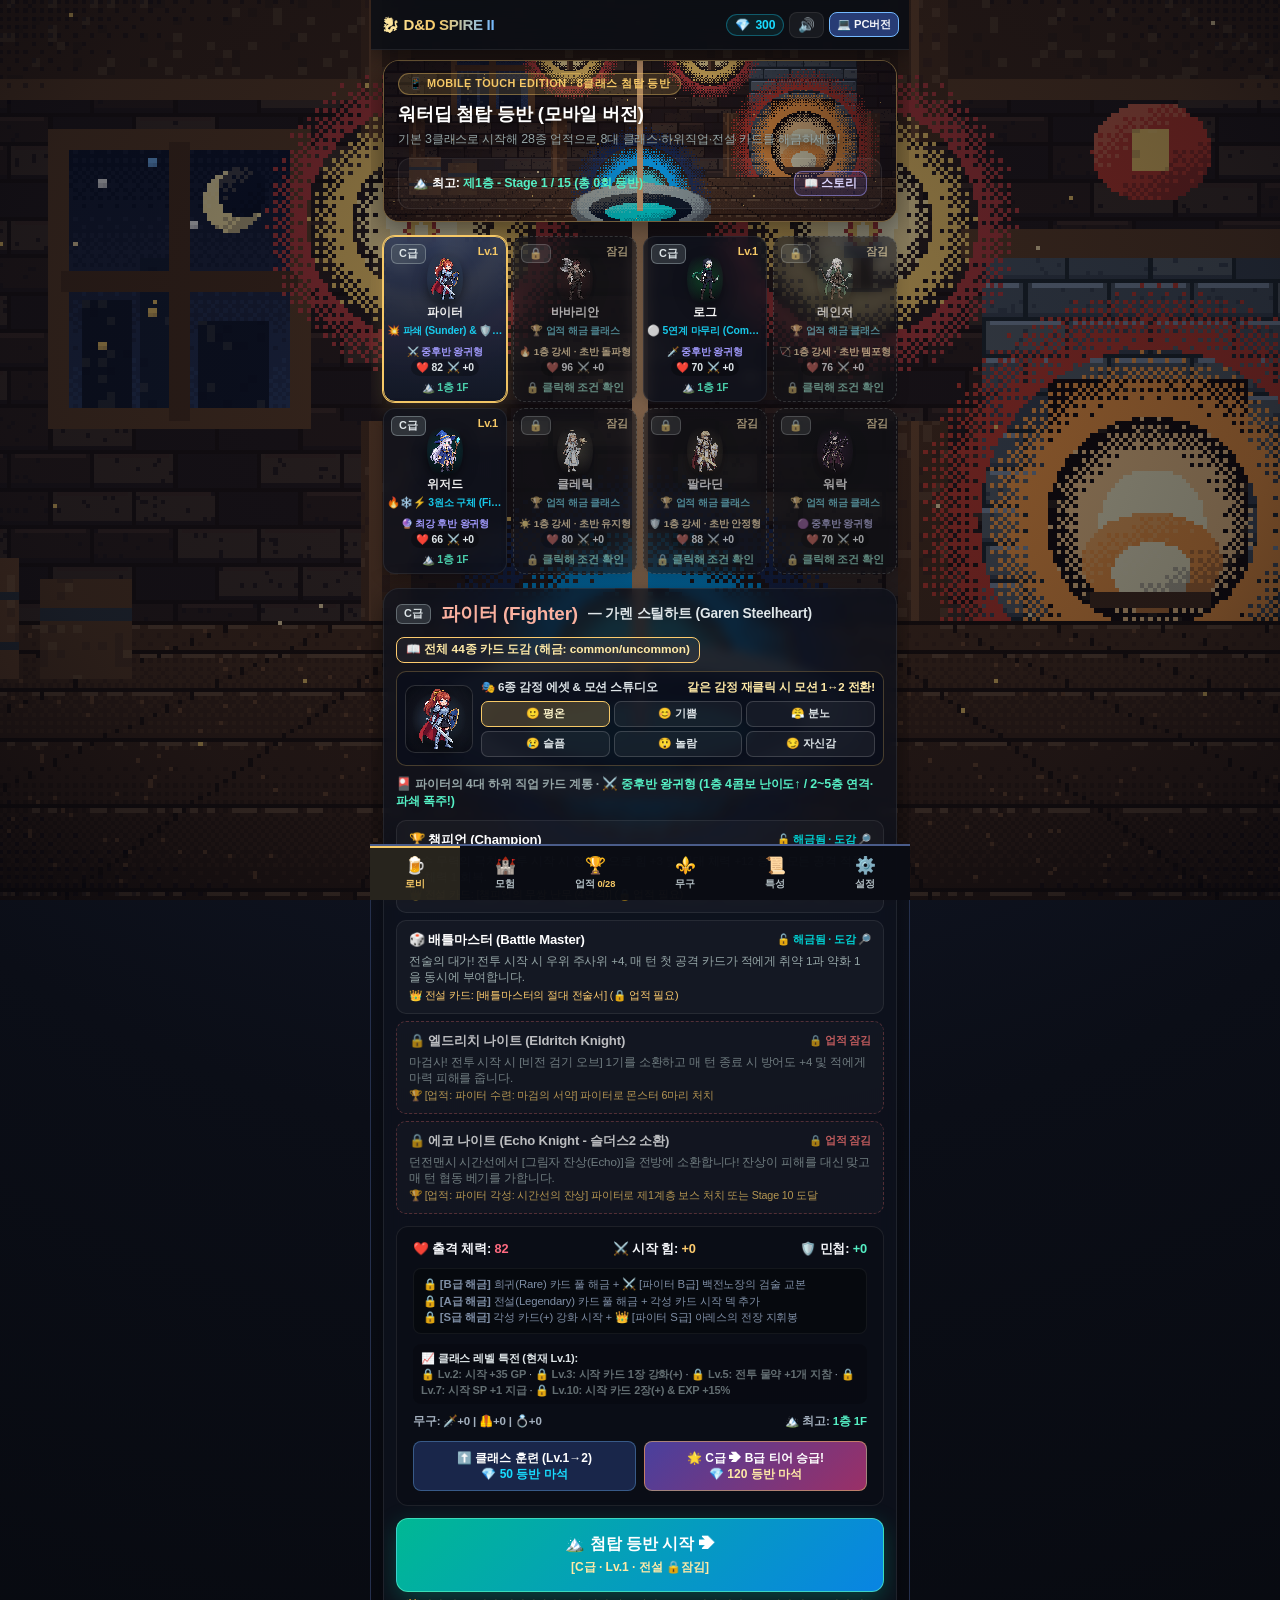
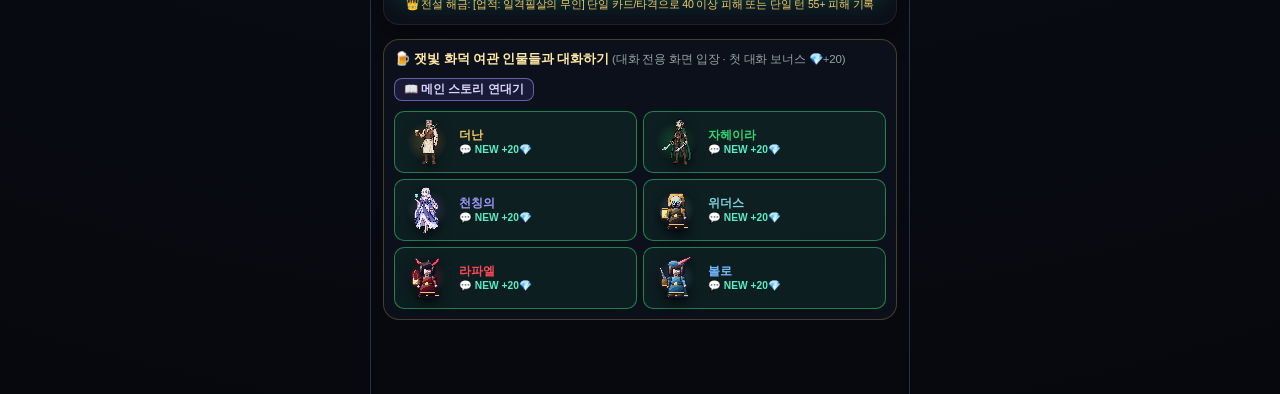
==== commit a593e7f7: "Upgrade all 82 monsters, 20 bosses & fallback NPCs to crisp cel-shaded anime pixel-art style (v19)" ====
--- a/mobile.html
+++ b/mobile.html
@@ -13,8 +13,8 @@
   <link rel="icon" type="image/png" sizes="192x192" href="icons/icon-192.png" />
   <link rel="apple-touch-icon" sizes="180x180" href="icons/apple-touch-icon.png" />
   <title>D&D 5E SPIRE II [MOBILE EDITION]</title>
-  <link rel="stylesheet" href="style.css?v=18" />
-  <link rel="stylesheet" href="mobile.css?v=18" />
+  <link rel="stylesheet" href="style.css?v=19" />
+  <link rel="stylesheet" href="mobile.css?v=19" />
 </head>
 
 <body class="mobile-edition">
@@ -436,14 +436,14 @@
   <!-- NON-BLOCKING IN-GAME TOAST STACK -->
   <div id="toast-container" class="toast-container"></div>
 
-  <script src="data.js?v=18"></script>
-  <script src="sprites.js?v=18"></script>
-  <script src="story.js?v=18"></script>
-  <script src="backgrounds.js?v=18"></script>
-  <script src="card_art.js?v=18"></script>
-  <script src="achievements.js?v=18"></script>
-  <script src="game.js?v=18"></script>
-  <script src="pwa.js?v=18"></script>
+  <script src="data.js?v=19"></script>
+  <script src="sprites.js?v=19"></script>
+  <script src="story.js?v=19"></script>
+  <script src="backgrounds.js?v=19"></script>
+  <script src="card_art.js?v=19"></script>
+  <script src="achievements.js?v=19"></script>
+  <script src="game.js?v=19"></script>
+  <script src="pwa.js?v=19"></script>
 </body>
 
 </html>
--- a/style.css
+++ b/style.css
@@ -2439,13 +2439,13 @@
 }
 
 .unit-avatar .pixel-sprite {
-  width: 96px;
-  height: 96px;
+  width: 108px;
+  height: 108px;
 }
 
 .unit-avatar .pixel-sprite.px-boss {
-  width: 120px;
-  height: 120px;
+  width: 134px;
+  height: 134px;
   filter: drop-shadow(0 0 12px rgba(246, 201, 103, 0.55)) drop-shadow(0 6px 8px rgba(0, 0, 0, 0.85));
 }
 
--- a/mobile.css
+++ b/mobile.css
@@ -593,8 +593,8 @@
 }
 
 .mobile-edition .unit-avatar .pixel-sprite {
-  width: 64px;
-  height: 64px;
+  width: 72px;
+  height: 72px;
 }
 
 .mobile-edition .unit-avatar .pixel-sprite.px-anime-art {
@@ -603,8 +603,8 @@
 }
 
 .mobile-edition .unit-avatar .pixel-sprite.px-boss {
-  width: 80px;
-  height: 80px;
+  width: 92px;
+  height: 92px;
 }
 
 .mobile-edition .char-avatar-wrap .pixel-sprite {
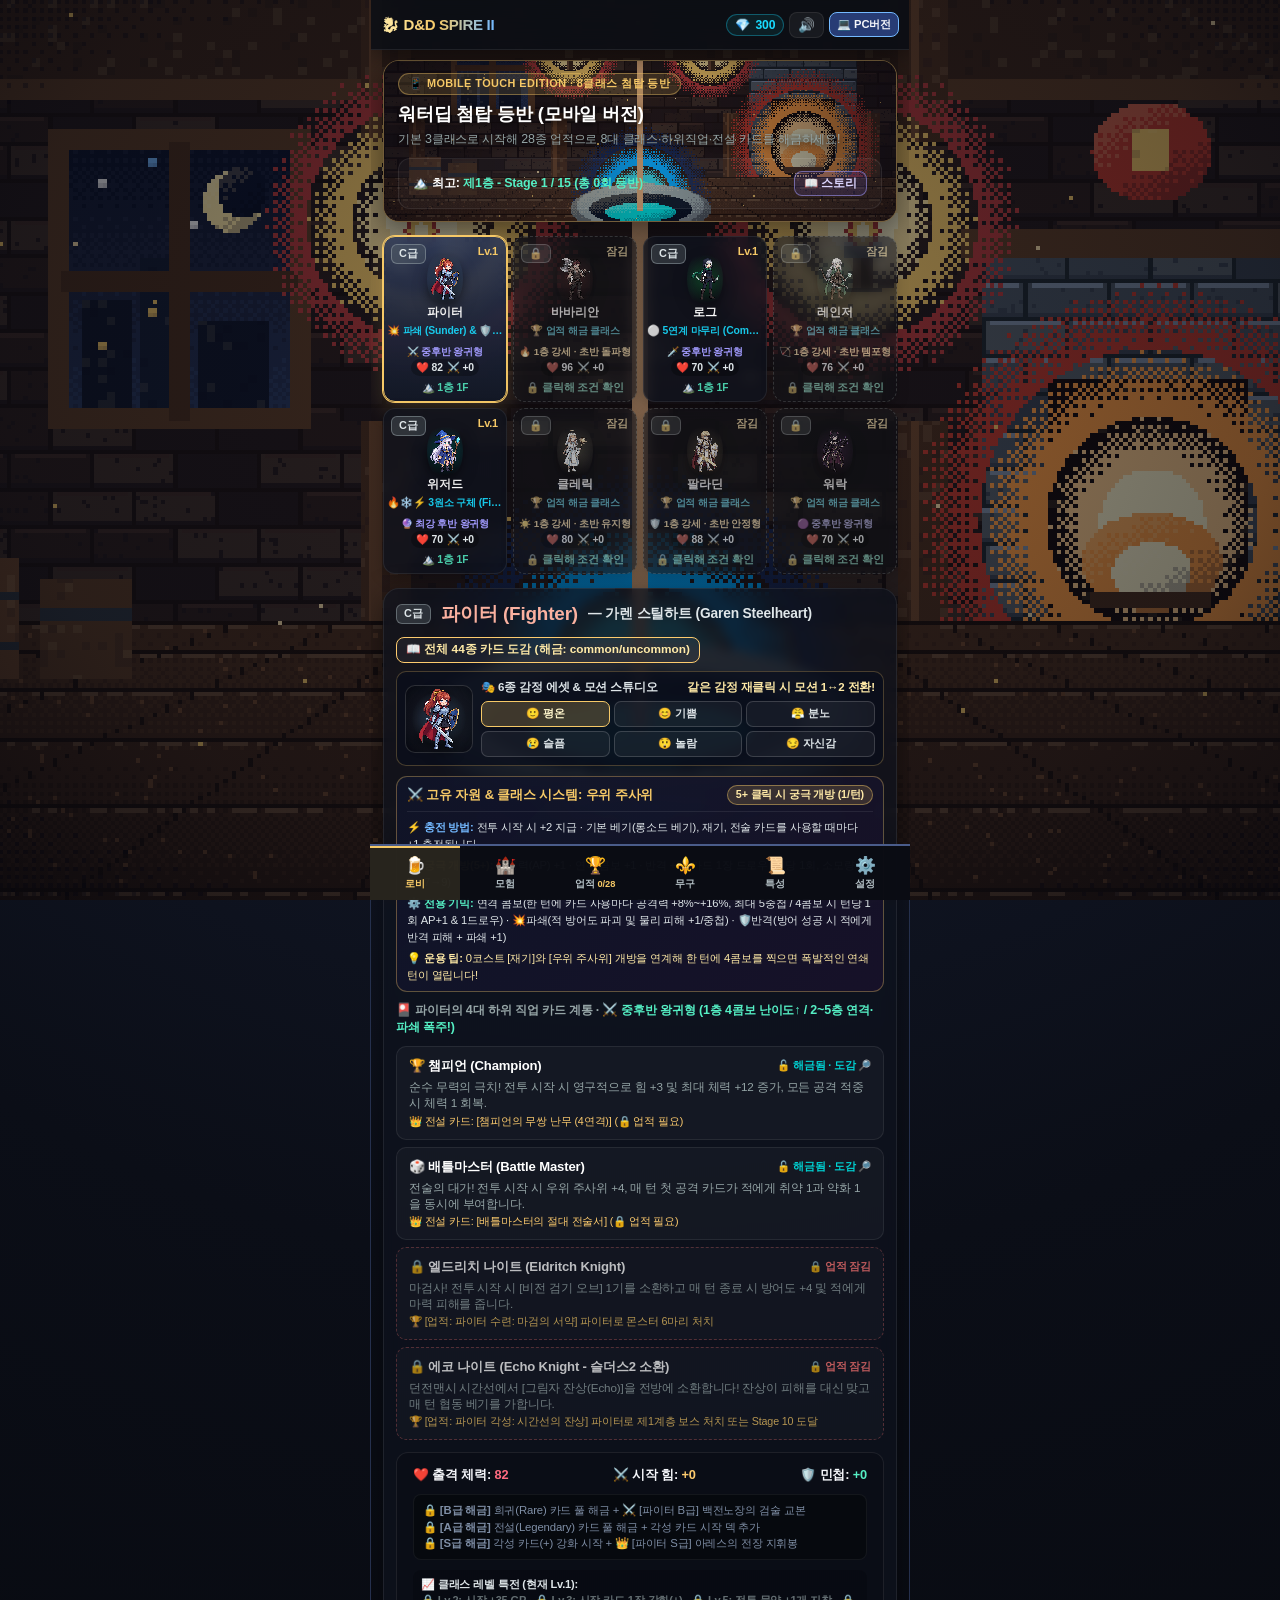
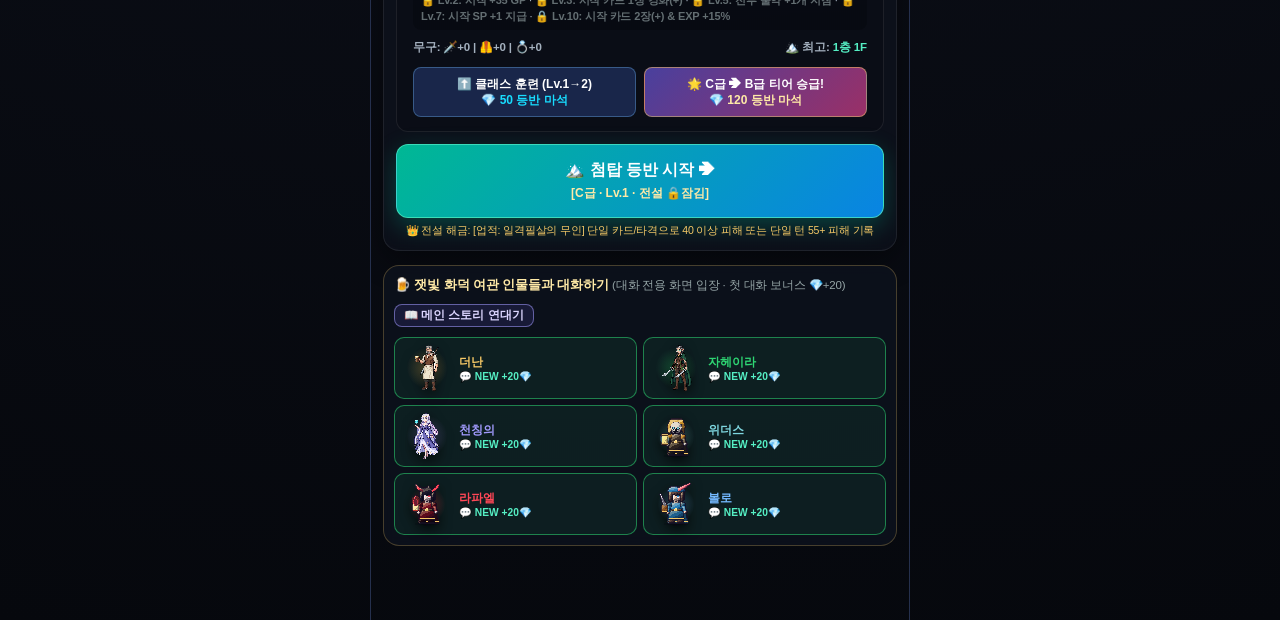
==== commit 53591e00: "Rebalance 5-Act difficulty, fix class system & card desc mismatches, add detailed unique resource gu" ====
--- a/mobile.html
+++ b/mobile.html
@@ -13,8 +13,8 @@
   <link rel="icon" type="image/png" sizes="192x192" href="icons/icon-192.png" />
   <link rel="apple-touch-icon" sizes="180x180" href="icons/apple-touch-icon.png" />
   <title>D&D 5E SPIRE II [MOBILE EDITION]</title>
-  <link rel="stylesheet" href="style.css?v=19" />
-  <link rel="stylesheet" href="mobile.css?v=19" />
+  <link rel="stylesheet" href="style.css?v=21" />
+  <link rel="stylesheet" href="mobile.css?v=21" />
 </head>
 
 <body class="mobile-edition">
@@ -170,6 +170,9 @@
               </div>
               <div id="sec-burst-hint" class="sec-burst-hint">5+ 터치!</div>
             </div>
+            <button class="sec-guide-btn mobile-sec-guide-btn" onclick="Game.openClassGuideModal()" title="고유 자원 상세 설명">
+              ❓
+            </button>
 
             <button class="pile-btn draw-pile-btn" onclick="Game.openDeckModal('draw')">
               📘<span id="draw-pile-count">5</span>
@@ -429,6 +432,16 @@
     </div>
   </div>
 
+  <div id="modal-class-guide" class="modal-backdrop hidden">
+    <div class="modal-box class-guide-modal-box">
+      <div class="modal-header">
+        <h2>📘 고유 자원 & 클래스 가이드</h2>
+        <button class="btn-close" onclick="Game.closeClassGuideModal()">✕</button>
+      </div>
+      <div id="class-guide-modal-body" class="class-guide-modal-body"></div>
+    </div>
+  </div>
+
   <!-- PERSISTENT GPU CANVAS PARTICLES & FLOATING VFX OVERLAY -->
   <canvas id="vfx-canvas" class="vfx-canvas"></canvas>
   <div id="vfx-layer" class="vfx-layer"></div>
@@ -436,14 +449,14 @@
   <!-- NON-BLOCKING IN-GAME TOAST STACK -->
   <div id="toast-container" class="toast-container"></div>
 
-  <script src="data.js?v=19"></script>
-  <script src="sprites.js?v=19"></script>
-  <script src="story.js?v=19"></script>
-  <script src="backgrounds.js?v=19"></script>
-  <script src="card_art.js?v=19"></script>
-  <script src="achievements.js?v=19"></script>
-  <script src="game.js?v=19"></script>
-  <script src="pwa.js?v=19"></script>
+  <script src="data.js?v=21"></script>
+  <script src="sprites.js?v=21"></script>
+  <script src="story.js?v=21"></script>
+  <script src="backgrounds.js?v=21"></script>
+  <script src="card_art.js?v=21"></script>
+  <script src="achievements.js?v=21"></script>
+  <script src="game.js?v=21"></script>
+  <script src="pwa.js?v=21"></script>
 </body>
 
 </html>
--- a/style.css
+++ b/style.css
@@ -4681,4 +4681,383 @@
     width: 102px;
     height: 102px;
   }
+}
+
+/* ==========================================================================
+   V2.4 CARD-SPECIFIC & RARITY-SCALED SKILL MOTIONS (Common -> Legendary!)
+   ========================================================================== */
+
+/* --- TIER 1: COMMON (Simple, crisp, snappy 0.22~0.25s!) --- */
+.mot-common-jab {
+  animation: motCommonJab 0.23s ease-out;
+}
+.mot-common-tap {
+  animation: motCommonTap 0.22s ease-out;
+}
+.mot-common-guard {
+  animation: motCommonGuard 0.24s ease-out;
+}
+.mot-common-focus {
+  animation: motCommonFocus 0.25s ease-out;
+}
+@keyframes motCommonJab {
+  0%, 100% { transform: translateX(0); }
+  45% { transform: translateX(15px) rotate(3deg); }
+}
+@keyframes motCommonTap {
+  0%, 100% { transform: translateX(0); }
+  40% { transform: translateX(11px) translateY(-2px) rotate(4deg); }
+}
+@keyframes motCommonGuard {
+  0%, 100% { transform: scale(1); }
+  45% { transform: translateY(2px) scale(1.04, 0.96); }
+}
+@keyframes motCommonFocus {
+  0%, 100% { transform: translateY(0); }
+  50% { transform: translateY(-4px) scale(1.02); }
+}
+
+/* --- TIER 2: UNCOMMON (Card-archetype tailored 0.34~0.38s!) --- */
+.mot-atk-flurry {
+  animation: motAtkFlurry 0.36s ease-out;
+}
+.mot-atk-bow {
+  animation: motAtkBow 0.34s cubic-bezier(0.22, 1, 0.36, 1);
+}
+.mot-atk-cast {
+  animation: motAtkCast 0.38s ease-out;
+}
+@keyframes motAtkFlurry {
+  0%, 100% { transform: translateX(0) rotate(0deg); }
+  22% { transform: translateX(28px) rotate(9deg) scale(1.05); }
+  46% { transform: translateX(10px) rotate(-4deg); }
+  70% { transform: translateX(36px) rotate(11deg) scale(1.07); }
+}
+@keyframes motAtkBow {
+  0%, 100% { transform: translateX(0) rotate(0deg); }
+  36% { transform: translateX(-14px) rotate(-7deg) scaleX(0.95); }
+  66% { transform: translateX(12px) rotate(3deg) scale(1.05); filter: drop-shadow(0 0 10px rgba(85, 239, 196, 0.7)); }
+}
+@keyframes motAtkCast {
+  0%, 100% { transform: translateY(0) scale(1); }
+  38% { transform: translateY(-10px) translateX(-4px) scale(1.06); filter: drop-shadow(0 0 12px rgba(0, 210, 211, 0.8)); }
+  70% { transform: translateY(-4px) translateX(14px) scale(1.04); }
+}
+
+/* --- TIER 3: RARE (Dynamic 2-stage power motions 0.44~0.48s!) --- */
+.mot-rare-cleave {
+  animation: motRareCleave 0.46s cubic-bezier(0.2, 0.9, 0.25, 1);
+}
+.mot-rare-barrage {
+  animation: motRareBarrage 0.46s ease-out;
+}
+.mot-rare-meteor {
+  animation: motRareMeteor 0.48s ease-in-out;
+}
+.mot-rare-aegis {
+  animation: motRareAegis 0.46s ease-out;
+}
+.mot-rare-awakening {
+  animation: motRareAwakening 0.48s ease-out;
+}
+@keyframes motRareCleave {
+  0%, 100% { transform: translate(0, 0) rotate(0deg) scale(1); }
+  30% { transform: translate(-10px, -26px) rotate(-12deg) scale(1.12); filter: drop-shadow(0 0 16px rgba(246, 201, 103, 0.85)); }
+  62% { transform: translate(48px, 5px) rotate(16deg) scale(1.12, 0.92); filter: brightness(1.25) drop-shadow(0 0 20px rgba(255, 159, 67, 0.9)); }
+}
+@keyframes motRareBarrage {
+  0%, 100% { transform: translateX(0); }
+  18% { transform: translateX(34px) translateY(-6px) rotate(10deg) scale(1.08); opacity: 0.85; }
+  36% { transform: translateX(8px) translateY(2px) rotate(-5deg); }
+  54% { transform: translateX(46px) translateY(-8px) rotate(12deg) scale(1.1); filter: drop-shadow(0 0 16px rgba(46, 213, 115, 0.85)); }
+  74% { transform: translateX(22px) rotate(4deg); }
+}
+@keyframes motRareMeteor {
+  0%, 100% { transform: translate(0, 0) scale(1); }
+  38% { transform: translate(-6px, -22px) scale(1.12); filter: brightness(1.3) drop-shadow(0 0 20px rgba(255, 107, 107, 0.92)); }
+  68% { transform: translate(24px, -4px) rotate(8deg) scale(1.09); filter: drop-shadow(0 0 18px rgba(255, 159, 67, 0.85)); }
+}
+@keyframes motRareAegis {
+  0%, 100% { transform: scale(1); box-shadow: none; }
+  30% { transform: translateY(-8px) scale(1.1); filter: drop-shadow(0 0 20px rgba(116, 185, 255, 0.95)); }
+  62% { transform: translateY(3px) scale(1.13, 0.92); box-shadow: 0 0 32px rgba(0, 210, 211, 0.85); }
+}
+@keyframes motRareAwakening {
+  0%, 100% { transform: translateY(0) scale(1); }
+  35% { transform: translateY(-16px) scale(1.14); filter: brightness(1.35) drop-shadow(0 0 24px rgba(224, 86, 253, 0.92)); }
+  65% { transform: translateY(-6px) scale(1.08); }
+}
+
+/* --- TIER 4: LEGENDARY ULTIMATES (Epic 0.70~0.76s Signature Choreography!) --- */
+.mot-leg-omnislash {
+  animation: motLegOmnislash 0.72s cubic-bezier(0.2, 0.95, 0.3, 1);
+}
+.mot-leg-cataclysm {
+  animation: motLegCataclysm 0.74s cubic-bezier(0.22, 1, 0.36, 1);
+}
+.mot-leg-eclipse {
+  animation: motLegEclipse 0.74s ease-in-out;
+}
+.mot-leg-divine {
+  animation: motLegDivine 0.74s ease-out;
+}
+@keyframes motLegOmnislash {
+  0%, 100% { transform: translate(0, 0) scale(1); opacity: 1; }
+  14% { transform: translate(-18px, 2px) scale(0.92); filter: brightness(1.5) drop-shadow(0 0 26px rgba(246, 201, 103, 1)); }
+  28% { transform: translate(62px, -16px) rotate(14deg) scale(1.18); opacity: 0.78; filter: brightness(1.6) drop-shadow(0 0 30px rgba(255, 255, 255, 1)); }
+  44% { transform: translate(22px, 6px) rotate(-10deg) scale(1.06); opacity: 0.9; }
+  60% { transform: translate(68px, -6px) rotate(16deg) scale(1.22); filter: brightness(1.75) drop-shadow(0 0 34px rgba(246, 201, 103, 1)); }
+  78% { transform: translate(16px, -4px) rotate(4deg) scale(1.06); }
+}
+@keyframes motLegCataclysm {
+  0%, 100% { transform: translate(0, 0) scale(1); }
+  26% { transform: translate(-10px, -34px) rotate(-10deg) scale(1.22); filter: brightness(1.55) drop-shadow(0 0 34px rgba(255, 107, 107, 1)); }
+  52% { transform: translate(52px, 8px) rotate(18deg) scale(1.24, 0.88); filter: brightness(1.85) drop-shadow(0 0 38px rgba(255, 211, 42, 1)); }
+  74% { transform: translate(20px, -6px) rotate(6deg) scale(1.08); }
+}
+@keyframes motLegEclipse {
+  0%, 100% { transform: translate(0, 0) scale(1); }
+  25% { transform: translateY(-24px) scale(1.16); filter: brightness(1.4) hue-rotate(15deg) drop-shadow(0 0 34px rgba(224, 86, 253, 1)); }
+  52% { transform: translate(24px, -28px) scale(1.24) rotate(-6deg); filter: brightness(1.8) drop-shadow(0 0 40px rgba(0, 210, 211, 1)); }
+  76% { transform: translate(8px, -10px) scale(1.08); }
+}
+@keyframes motLegDivine {
+  0%, 100% { transform: translateY(0) scale(1); }
+  30% { transform: translateY(-30px) scale(1.2); filter: brightness(1.65) drop-shadow(0 0 38px rgba(255, 234, 167, 1)); }
+  58% { transform: translateY(-18px) scale(1.24); filter: brightness(1.85) drop-shadow(0 0 44px rgba(246, 201, 103, 1)); }
+  80% { transform: translateY(-4px) scale(1.06); }
+}
+
+/* --- SUBCULTURE ANIME LEGENDARY SKILL CUT-IN BANNER --- */
+.vfx-legendary-cutin {
+  position: fixed;
+  left: 0;
+  right: 0;
+  top: 26%;
+  height: 92px;
+  z-index: 950;
+  pointer-events: none;
+  display: flex;
+  align-items: center;
+  justify-content: center;
+  gap: 18px;
+  overflow: hidden;
+  background: linear-gradient(90deg, rgba(10, 12, 24, 0) 0%, rgba(16, 18, 36, 0.92) 18%, rgba(36, 24, 58, 0.95) 50%, rgba(16, 18, 36, 0.92) 82%, rgba(10, 12, 24, 0) 100%);
+  border-top: 2px solid #f6c967;
+  border-bottom: 2px solid #f6c967;
+  box-shadow: 0 0 34px rgba(246, 201, 103, 0.55);
+  animation: legCutinBar 0.92s cubic-bezier(0.16, 1, 0.3, 1) forwards;
+}
+.vfx-legendary-cutin.theme-fire,
+.vfx-legendary-cutin.theme-blood {
+  border-color: #ff6b6b;
+  box-shadow: 0 0 36px rgba(255, 71, 87, 0.65);
+  background: linear-gradient(90deg, rgba(20, 6, 10, 0) 0%, rgba(44, 10, 18, 0.92) 20%, rgba(90, 18, 28, 0.95) 50%, rgba(44, 10, 18, 0.92) 80%, rgba(20, 6, 10, 0) 100%);
+}
+.vfx-legendary-cutin.theme-doom {
+  border-color: #e056fd;
+  box-shadow: 0 0 36px rgba(224, 86, 253, 0.68);
+  background: linear-gradient(90deg, rgba(16, 6, 28, 0) 0%, rgba(32, 10, 56, 0.93) 20%, rgba(62, 16, 98, 0.96) 50%, rgba(32, 10, 56, 0.93) 80%, rgba(16, 6, 28, 0) 100%);
+}
+.vfx-legendary-cutin.theme-frost,
+.vfx-legendary-cutin.theme-lightning {
+  border-color: #00d2d3;
+  box-shadow: 0 0 36px rgba(0, 210, 211, 0.65);
+  background: linear-gradient(90deg, rgba(6, 18, 32, 0) 0%, rgba(10, 34, 58, 0.93) 20%, rgba(18, 56, 92, 0.96) 50%, rgba(10, 34, 58, 0.93) 80%, rgba(6, 18, 32, 0) 100%);
+}
+.vfx-legendary-cutin.theme-holy,
+.vfx-legendary-cutin.theme-heal {
+  border-color: #ffeaa7;
+  box-shadow: 0 0 40px rgba(255, 234, 167, 0.75);
+  background: linear-gradient(90deg, rgba(28, 22, 8, 0) 0%, rgba(62, 46, 14, 0.92) 20%, rgba(112, 82, 22, 0.95) 50%, rgba(62, 46, 14, 0.92) 80%, rgba(28, 22, 8, 0) 100%);
+}
+.leg-cutin-lines {
+  position: absolute;
+  inset: 0;
+  background: repeating-linear-gradient(-16deg, rgba(255, 255, 255, 0.08) 0 3px, transparent 3px 16px);
+  animation: legCutinSweep 0.9s linear forwards;
+}
+.leg-cutin-sprite {
+  position: relative;
+  z-index: 2;
+  width: 94px;
+  height: 94px;
+  flex-shrink: 0;
+  filter: drop-shadow(0 0 14px rgba(255, 255, 255, 0.8));
+  animation: legCutinHeroSlide 0.92s cubic-bezier(0.16, 1, 0.3, 1) forwards;
+}
+.leg-cutin-sprite .pixel-sprite {
+  width: 94px;
+  height: 94px;
+}
+.leg-cutin-copy {
+  position: relative;
+  z-index: 2;
+  display: flex;
+  flex-direction: column;
+  gap: 2px;
+  text-align: left;
+  animation: legCutinTextSlide 0.92s cubic-bezier(0.16, 1, 0.3, 1) forwards;
+}
+.leg-cutin-tag {
+  font-size: 0.72rem;
+  font-weight: 900;
+  letter-spacing: 0.16em;
+  color: #ffd32a;
+  text-shadow: 0 1px 6px rgba(0, 0, 0, 0.9);
+}
+.leg-cutin-name {
+  font-size: 1.32rem;
+  font-weight: 900;
+  color: #ffffff;
+  text-shadow: 0 2px 12px rgba(0, 0, 0, 0.95), 0 0 16px rgba(246, 201, 103, 0.65);
+}
+@keyframes legCutinBar {
+  0% { opacity: 0; transform: scaleY(0.15); }
+  14% { opacity: 1; transform: scaleY(1.06); }
+  22% { opacity: 1; transform: scaleY(1); }
+  80% { opacity: 1; transform: scaleY(1); }
+  100% { opacity: 0; transform: scaleY(0.2); }
+}
+@keyframes legCutinHeroSlide {
+  0% { transform: translateX(-80px) scale(1.18); opacity: 0; }
+  20% { transform: translateX(0) scale(1.08); opacity: 1; }
+  82% { transform: translateX(12px) scale(1.08); opacity: 1; }
+  100% { transform: translateX(48px) scale(1); opacity: 0; }
+}
+@keyframes legCutinTextSlide {
+  0% { transform: translateX(65px); opacity: 0; }
+  22% { transform: translateX(0); opacity: 1; }
+  82% { transform: translateX(-8px); opacity: 1; }
+  100% { transform: translateX(-40px); opacity: 0; }
+}
+@keyframes legCutinSweep {
+  0% { transform: translateX(-40px); }
+  100% { transform: translateX(40px); }
+}
+
+/* ==========================================================================
+   V2.5 DETAILED UNIQUE RESOURCE & CLASS SYSTEM GUIDE (LOBBY + COMBAT MODAL)
+   ========================================================================== */
+.hub-resource-guide {
+  background: linear-gradient(135deg, rgba(16, 22, 42, 0.86), rgba(26, 18, 44, 0.82));
+  border: 1px solid rgba(246, 201, 103, 0.35);
+  border-radius: 11px;
+  padding: 10px 12px;
+  margin-bottom: 10px;
+}
+.hub-res-guide-head {
+  display: flex;
+  justify-content: space-between;
+  align-items: center;
+  gap: 8px;
+  flex-wrap: wrap;
+  font-size: 0.82rem;
+  color: #f6c967;
+  margin-bottom: 7px;
+  padding-bottom: 6px;
+  border-bottom: 1px solid rgba(255, 255, 255, 0.08);
+}
+.hub-res-pill {
+  font-size: 0.67rem;
+  font-weight: 800;
+  padding: 2px 8px;
+  border-radius: 99px;
+  background: rgba(246, 201, 103, 0.16);
+  border: 1px solid rgba(246, 201, 103, 0.45);
+  color: #ffeaa7;
+}
+.hub-res-rows {
+  display: flex;
+  flex-direction: column;
+  gap: 5px;
+  font-size: 0.74rem;
+  line-height: 1.48;
+  color: #dfe6e9;
+}
+.sec-res-wrap {
+  display: flex;
+  flex-direction: column;
+  gap: 4px;
+  width: 100%;
+}
+.sec-guide-btn {
+  width: 100%;
+  padding: 4px 8px;
+  border-radius: 7px;
+  border: 1px solid rgba(116, 185, 255, 0.45);
+  background: rgba(20, 30, 56, 0.85);
+  color: #74b9ff;
+  font-size: 0.69rem;
+  font-weight: 800;
+  cursor: pointer;
+  transition: all 0.15s ease;
+}
+.sec-guide-btn:hover {
+  background: rgba(116, 185, 255, 0.2);
+  border-color: #f6c967;
+  color: #ffeaa7;
+}
+.class-guide-modal-box {
+  max-width: 560px;
+  width: 94%;
+}
+.class-guide-modal-body {
+  display: flex;
+  flex-direction: column;
+  gap: 10px;
+  padding: 14px 16px 18px;
+}
+.class-guide-hero-head {
+  display: flex;
+  align-items: center;
+  gap: 12px;
+  padding: 10px 12px;
+  border-radius: 10px;
+  background: rgba(12, 16, 30, 0.75);
+  border: 1px solid rgba(255, 255, 255, 0.1);
+  flex-wrap: wrap;
+}
+.class-guide-icon {
+  font-size: 1.85rem;
+}
+.class-guide-live-pill {
+  margin-left: auto;
+  font-size: 0.75rem;
+  font-weight: 800;
+  padding: 4px 10px;
+  border-radius: 99px;
+  background: rgba(116, 185, 255, 0.14);
+  border: 1px solid rgba(116, 185, 255, 0.45);
+  color: #74b9ff;
+}
+.class-guide-live-pill.ready {
+  background: rgba(246, 201, 103, 0.22);
+  border-color: #f6c967;
+  color: #ffeaa7;
+}
+.class-guide-section {
+  background: rgba(10, 14, 26, 0.65);
+  border: 1px solid rgba(255, 255, 255, 0.08);
+  border-radius: 9px;
+  padding: 10px 12px;
+}
+.class-guide-section.highlight-gold {
+  border-color: rgba(246, 201, 103, 0.42);
+  background: rgba(48, 36, 12, 0.35);
+}
+.class-guide-section.highlight-teal {
+  border-color: rgba(85, 239, 196, 0.35);
+  background: rgba(10, 40, 36, 0.32);
+}
+.class-guide-section h4 {
+  margin: 0 0 5px;
+  font-size: 0.82rem;
+  color: #f6c967;
+}
+.class-guide-section p {
+  margin: 0;
+  font-size: 0.8rem;
+  line-height: 1.55;
+  color: #eef2f7;
 }
--- a/mobile.css
+++ b/mobile.css
@@ -742,3 +742,44 @@
   font-size: 0.64rem;
   padding: 1px 6px;
 }
+
+body.mobile-edition .vfx-legendary-cutin {
+  top: 22%;
+  height: 74px;
+  gap: 10px;
+  padding: 0 12px;
+}
+
+body.mobile-edition .leg-cutin-sprite,
+body.mobile-edition .leg-cutin-sprite .pixel-sprite {
+  width: 72px;
+  height: 72px;
+}
+
+body.mobile-edition .leg-cutin-tag {
+  font-size: 0.6rem;
+}
+
+body.mobile-edition .leg-cutin-name {
+  font-size: 0.96rem;
+}
+
+body.mobile-edition .mobile-sec-guide-btn {
+  width: 30px;
+  min-width: 30px;
+  height: 36px;
+  padding: 0;
+  display: flex;
+  align-items: center;
+  justify-content: center;
+  font-size: 0.82rem;
+  flex-shrink: 0;
+}
+
+body.mobile-edition .hub-resource-guide {
+  padding: 8px 10px;
+}
+
+body.mobile-edition .hub-res-rows {
+  font-size: 0.7rem;
+}
